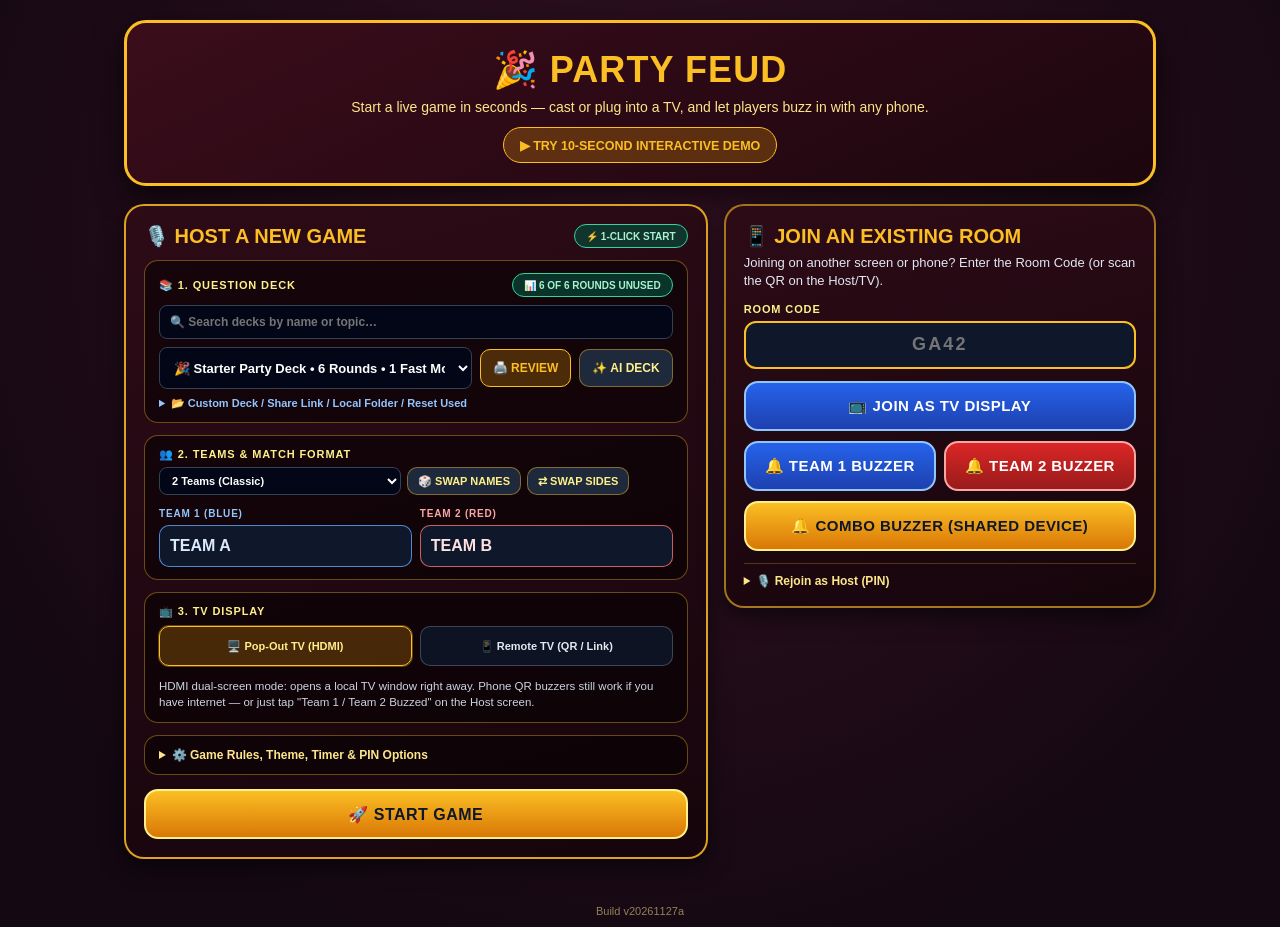
==== index.html @ fb9cff90 "feat(tv): add 16:9 TV Welcome Screen with split team/combo QRs and live status - Add #tvWelcomeWrap " ====
<!DOCTYPE html>
<html lang="en">
<head>
  <meta charset="UTF-8" />
  <meta name="viewport" content="width=device-width, initial-scale=1.0, maximum-scale=5.0, viewport-fit=cover" />
  <meta name="apple-mobile-web-app-capable" content="yes" />
  <meta name="mobile-web-app-capable" content="yes" />
  <meta name="apple-mobile-web-app-status-bar-style" content="black-translucent" />
  <title>Party Feud — Free Online Family Feud Party Game with Phone Buzzers</title>
  <meta name="description" content="Host a live Family Feud-style game show on your TV with phones as QR buzzers. Free, open-source, zero accounts or installs, 300+ built-in rounds, custom JSON decks, and offline HDMI support." />
  <meta name="keywords" content="Family Feud, party game, online buzzer, QR phone buzzers, game show, trivia, multiplayer, classroom review game, FRC rules game, free browser game" />
  <meta name="theme-color" content="#0f172a" />
  <link rel="canonical" href="https://browngenius.github.io/feud/" />

  <!-- Open Graph / Social Link Previews (WhatsApp, iMessage, Discord, Slack, Reddit, Facebook) -->
  <meta property="og:type" content="website" />
  <meta property="og:site_name" content="Party Feud" />
  <meta property="og:url" content="https://browngenius.github.io/feud/" />
  <meta property="og:title" content="Party Feud — Host Your Own Live Game Show" />
  <meta property="og:description" content="Turn your TV, laptop, and phones into a live Family Feud party game show in seconds. No app installs, no accounts, 300+ ready-to-play survey rounds, and QR phone buzzers." />
  <meta property="og:image" content="https://browngenius.github.io/feud/docs/screenshots/social-preview.png" />
  <meta property="og:image:width" content="1280" />
  <meta property="og:image:height" content="640" />
  <meta property="og:image:alt" content="Party Feud 16:9 TV Display Board showing revealed survey answers and scores" />

  <!-- Twitter / X Card -->
  <meta name="twitter:card" content="summary_large_image" />
  <meta name="twitter:title" content="Party Feud — Host Your Own Live Game Show" />
  <meta name="twitter:description" content="Free, zero-login Family Feud game show for your TV with live QR phone buzzers, sound effects, teleprompter, and 300+ built-in rounds." />
  <meta name="twitter:image" content="https://browngenius.github.io/feud/docs/screenshots/social-preview.png" />
  <meta name="twitter:image:alt" content="Party Feud 16:9 TV Display Board showing revealed survey answers and scores" />
  <link rel="manifest" href="./manifest.webmanifest" />
  <link rel="icon" type="image/svg+xml" href="./icons/icon.svg" />
  <link rel="stylesheet" href="./css/styles.css?v=20261127a" />
</head>
<body>

  <!-- TOAST MESSAGE -->
  <div id="toastBanner" class="toast-banner hidden" role="status"></div>

  <!-- NEW GAME / SWITCH DECK MODAL (RE-USES #gameSetupForm WHEN OPENED FROM HOST VIEW) -->
  <div id="newGameModal" class="modal-backdrop hidden" role="dialog" aria-modal="true" onclick="if(event.target===this)closeNewGameModal()">
    <div class="modal-card">
      <div style="display:flex; justify-content:space-between; align-items:center; flex-wrap:wrap; gap:8px;">
        <h3 class="brand-title display-font">🆕 New Game / Switch Deck</h3>
        <button class="top-btn" onclick="closeNewGameModal()">✕ Close</button>
      </div>
      <div id="newGameModalSlot"></div>
    </div>
  </div>

  <!-- END OF MATCH / START NEXT GAME (SAME DECK, WINNER STAYS ON) MODAL -->
  <div id="nextMatchModal" class="modal-backdrop hidden" role="dialog" aria-modal="true">
    <div class="modal-card">
      <div style="display:flex; justify-content:space-between; align-items:center; flex-wrap:wrap; gap:8px;">
        <h3 class="brand-title display-font">🏁 Next Match Setup (Same Deck)</h3>
        <button class="top-btn" onclick="closeNextMatchModal()">✕ Close</button>
      </div>

      <div class="setup-step-box" style="text-align:center;">
        <div id="nextMatchWinnerBanner" class="brand-title display-font" style="font-size:20px;">🏆 Match Complete!</div>
        <div id="nextMatchScoreSub" style="font-size:13px; color:#fde68a;"></div>
        <div style="display:flex; justify-content:center; gap:8px; flex-wrap:wrap; margin-top:4px;">
          <span id="nextMatchRemainingBadge" class="pill-badge awake-ok">📊 Unplayed Rounds Ready</span>
        </div>
      </div>

      <div id="nextMatchTournamentBox" class="setup-step-box hidden"></div>

      <div id="nextMatchContenderBox" class="setup-step-box">
        <span class="field-label">👑 1. Choose Contender Mode</span>
        <div style="display:grid; grid-template-columns:repeat(auto-fit, minmax(150px, 1fr)); gap:8px;">
          <button id="btnModeWinnerStays" type="button" class="top-btn gold" onclick="setNextMatchContenderMode('winner-stays')">
            👑 1. Winner Stays On
          </button>
          <button id="btnModeRematch" type="button" class="top-btn" onclick="setNextMatchContenderMode('rematch')">
            🔥 2. Rematch (Same Teams)
          </button>
          <button id="btnModeTwoNewTeams" type="button" class="top-btn" onclick="setNextMatchContenderMode('new-teams')">
            👥 3. Two New Teams
          </button>
        </div>
      </div>

      <div class="setup-step-box">
        <div style="display:flex; justify-content:space-between; align-items:center; flex-wrap:wrap; gap:6px;">
          <span class="field-label">👥 2. Next Match Teams</span>
          <button id="btnSuggestChallengerPreset" type="button" class="top-btn" style="min-height:28px; font-size:11px;" onclick="cycleNextMatchChallengerPreset()">🎲 Suggest Challenger Name</button>
        </div>
        <div class="buzzer-split-btns">
          <div>
            <label id="nextMatchT1Label" class="field-label" for="nextMatchTeam1Input" style="font-size:10px;">👑 Defending Champion (Team 1)</label>
            <input id="nextMatchTeam1Input" class="host-team-input" style="margin-top:4px;" type="text" />
          </div>
          <div>
            <label id="nextMatchT2Label" class="field-label" for="nextMatchTeam2Input" style="font-size:10px;">⚔️ New Challenger (Team 2)</label>
            <input id="nextMatchTeam2Input" class="host-team-input" style="margin-top:4px;" type="text" placeholder="Enter Challenger Name" />
          </div>
        </div>
      </div>

      <div style="display:flex; flex-wrap:wrap; gap:10px; justify-content:flex-end; margin-top:4px;">
        <button type="button" class="top-btn" onclick="returnToBoardFromWinnerModal()">👁️ Return to Board (Reveal Answers)</button>
        <button type="button" class="top-btn" onclick="closeNextMatchModal()">Keep Viewing Winner Screen</button>
        <button id="nextMatchStartBtn" type="button" class="action-btn btn-gold display-font" style="width:auto; min-height:46px; font-size:13px;" onclick="confirmStartNextMatch()">
          🚀 Deal Next Unplayed Rounds &amp; Start Match!
        </button>
      </div>
    </div>
  </div>

  <!-- UNIFIED CONNECT TV & BUZZERS MODAL -->
  <div id="qrModal" class="modal-backdrop hidden" role="dialog" aria-modal="true" onclick="if(event.target===this)closeQrModal()">
    <div class="modal-card qr-modal-wide">
      <div style="display:flex; justify-content:space-between; align-items:center; width:100%; gap:8px; flex-wrap:wrap;">
        <h3 class="brand-title display-font">📱 Connect TV &amp; Buzzers — Room <span id="qrRoomCodeText" style="color:#fff;">----</span></h3>
        <div style="display:flex; gap:6px; align-items:center;">
          <button id="qrHideFromTvBtn" type="button" class="top-btn hidden" onclick="selectQrForTv(null)">📺 Hide QR from TV</button>
          <button type="button" class="top-btn" onclick="closeQrModal()">✕ Close</button>
        </div>
      </div>

      <!-- TV Display Strip -->
      <div class="qr-tv-strip">
        <div class="qr-tv-strip-info">
          <div style="display:flex; align-items:center; gap:8px; flex-wrap:wrap;">
            <span class="qr-grid-title display-font" style="font-size:16px;">📺 TV Display</span>
            <span id="qrTvStatusBadge" class="pill-badge">Waiting for TV…</span>
          </div>
          <p style="font-size:12px; color:#cbd5e1; margin:0; line-height:1.4;">
            Plug into a TV via HDMI and pop out a local window, or open the link below on any iPad / smart TV browser.
          </p>
          <div id="qrTvManualBox" class="qr-tv-manual-box">
            <div class="qr-tv-url-row">
              <code id="qrUrl_tv" class="qr-tv-direct-url"></code>
              <button type="button" class="top-btn" style="min-height:32px; padding:4px 10px; font-size:11px; flex-shrink:0;" onclick="copyQrJoinUrl('tv')">📋 Copy Link</button>
            </div>
            <div id="qrTvShortHint" class="qr-tv-short-hint"></div>
          </div>
          <div style="display:flex; gap:8px; flex-wrap:wrap; align-items:center;">
            <button type="button" class="action-btn btn-blue display-font" style="width:auto; min-height:40px; padding:8px 16px; font-size:13px;" onclick="reopenTvWindow()">
              🖥️ Open Local TV Window
            </button>
          </div>
        </div>
        <div id="qrRemoteTvBox" class="qr-tv-strip-qr">
          <img id="qrImg_tv" alt="TV Display QR Code" class="qr-grid-img" style="width:124px; height:124px;" />
          <span class="qr-grid-status">Scan on iPad / Phone</span>
        </div>
      </div>

      <!-- Phone Buzzers Section -->
      <div id="qrBuzzersSection" style="width:100%; display:flex; flex-direction:column; gap:8px;">
        <p style="font-size:12px; color:#fde68a; line-height:1.4; margin:0; text-align:left;">
          🔔 <strong>Phone Buzzers (Optional):</strong> Click either option below to project large QR codes onto the TV screen (auto-hides once players connect).
        </p>
        <div class="qr-grid-2">
          <button id="qrCard_individual" type="button" class="qr-grid-card qr-grid-card-dual" onclick="selectQrForTv('individual')">
            <span class="qr-grid-title display-font">🔔 Individual Buzzers (2 Phones)</span>
            <div class="qr-dual-pair">
              <div class="qr-dual-half">
                <span id="qrLabel_buzzer1" class="qr-dual-label t1">Team 1</span>
                <img id="qrImg_buzzer1" alt="Team 1 Buzzer QR Code" class="qr-grid-img qr-grid-img-sm" />
                <div id="qrConnected_buzzer1" class="qr-connected-panel qr-connected-sm hidden" aria-live="polite">
                  <span class="qr-connected-icon">✅</span>
                  <span class="qr-connected-text display-font">Connected!</span>
                </div>
              </div>
              <div class="qr-dual-half">
                <span id="qrLabel_buzzer2" class="qr-dual-label t2">Team 2</span>
                <img id="qrImg_buzzer2" alt="Team 2 Buzzer QR Code" class="qr-grid-img qr-grid-img-sm" />
                <div id="qrConnected_buzzer2" class="qr-connected-panel qr-connected-sm hidden" aria-live="polite">
                  <span class="qr-connected-icon">✅</span>
                  <span class="qr-connected-text display-font">Connected!</span>
                </div>
              </div>
            </div>
            <span id="qrManualHint_individual" class="qr-manual-hint"></span>
            <span id="qrBadge_individual" class="qr-grid-status">Click to show both on TV</span>
          </button>
          <button id="qrCard_buzzer_combo" type="button" class="qr-grid-card" onclick="selectQrForTv('buzzer_combo')">
            <span class="qr-grid-title display-font">🔔 Combo Buzzer (1 Shared Phone)</span>
            <img id="qrImg_buzzer_combo" alt="Combo Buzzer QR Code" class="qr-grid-img" style="width:124px; height:124px;" />
            <div id="qrConnected_buzzer_combo" class="qr-connected-panel hidden" style="width:124px; height:124px;" aria-live="polite">
              <span class="qr-connected-icon">✅</span>
              <span class="qr-connected-text display-font">Connected!</span>
            </div>
            <span id="qrUrl_buzzer_combo" class="qr-grid-url"></span>
            <span id="qrBadge_buzzer_combo" class="qr-grid-status">Click to show on TV</span>
          </button>
        </div>
        <div id="qrTestBuzzBar" class="qr-test-buzz-bar">
          <button type="button" class="top-btn gold" style="min-height:32px; font-size:11px;" onclick="hostSendTestBuzz()">🔔 Ping Connected Buzzers</button>
          <span id="qrTestBuzzStatus" style="font-size:11px; color:#cbd5e1;">Tap to test sound &amp; vibration on phones</span>
        </div>
      </div>

      <div id="qrRelayWarnBanner" class="hidden" style="font-size:12px; color:#fef08a; line-height:1.45; text-align:left; background:rgba(120,53,15,0.65); border:1.5px solid #fbbf24; border-radius:12px; padding:10px 12px; width:100%;">
        <div style="display:flex; align-items:center; justify-content:space-between; gap:8px; flex-wrap:wrap;">
          <span>⚠️ <strong>Cloud relay unreachable from this network</strong> (likely blocked by a work/lab firewall). Phones on cellular/5G won't see this room until relay access succeeds or phones join the same Wi-Fi/hotspot.</span>
          <button type="button" class="top-btn gold" style="min-height:32px; font-size:11px; flex-shrink:0;" onclick="retryHostRelayConnection()">🔄 Retry Relay</button>
        </div>
      </div>

      <div id="qrFileModeHint" class="hidden" style="font-size:12px; color:#fde68a; line-height:1.45; text-align:left; background:rgba(15,23,42,0.7); border:1px solid rgba(251,191,36,0.3); border-radius:12px; padding:10px 12px; width:100%;">
        ⚠️ Phone QR buzzers require HTTP/HTTPS and an internet connection. When playing offline (or via <code>file://</code>), use <strong>🖥️ Open Local TV Window</strong> for HDMI dual-screen play, have players buzz in verbally/on the table, and tap <strong>🔔 Team 1 / Team 2 Buzzed</strong> on the Host screen!
      </div>

      <div id="qrLanHostWrap" class="hidden" style="width:100%; display:flex; flex-direction:column; gap:6px; margin-top:4px;">
        <div style="display:flex; gap:6px; align-items:center;">
          <input id="qrLanHostInput" class="lobby-input" type="text" placeholder="LAN IP (e.g. 192.168.1.50)" style="flex:1; min-width:0; padding:6px 10px; font-size:12px;" onkeydown="if(event.key==='Enter')applyQrLanHost()" />
          <button type="button" class="top-btn gold" onclick="applyQrLanHost()">Apply IP</button>
        </div>
        <div id="qrLanHostHint" style="font-size:11px; color:#fde68a; line-height:1.3;"></div>
      </div>
    </div>
  </div>

  <!-- HOST CONTEXTUAL OVERRIDE POPOVER -->
  <div id="hostContextPopover" class="modal-backdrop hidden" role="dialog" aria-modal="true" onclick="if(event.target===this)closeHostPopover()">
    <div class="modal-card host-popover-card">
      <div style="display:flex; justify-content:space-between; align-items:center; gap:8px;">
        <h3 id="hostPopoverTitle" class="brand-title display-font">⚙️ Edit</h3>
        <button type="button" class="top-btn" onclick="closeHostPopover()">✕</button>
      </div>
      <div id="hostPopoverBody" class="host-popover-body"></div>
    </div>
  </div>

  <!-- EDIT ROUND / ENTER SURVEY VOTES MODAL -->
  <div id="editRoundModal" class="modal-backdrop hidden" role="dialog" aria-modal="true">
    <div class="modal-card">
      <div style="display:flex; justify-content:space-between; align-items:center; flex-wrap:wrap; gap:8px;">
        <h3 class="brand-title display-font">✏️ Edit Round / Survey Votes</h3>
        <button class="top-btn" onclick="closeEditRoundModal()">✕ Close</button>
      </div>
      <p style="font-size:12px; color:#fde68a; line-height:1.4;">
        Enter your custom survey answers and point totals here. Edits are automatically saved in your browser and synced to the TV screen in real time!
      </p>

      <div style="display:flex; flex-wrap:wrap; gap:8px;">
        <button class="top-btn gold" onclick="closeEditRoundModal(); openNewGameModal('host');">📚 Switch / Load Deck</button>
        <button class="top-btn" onclick="resetCurrentRoundToDefault()">↺ Restore Default for This Round</button>
      </div>

      <div class="field-row">
        <label class="field-label" for="editPromptInput">Question Prompt</label>
        <input id="editPromptInput" class="fm-txt" style="font-size:14px; text-transform:none;" type="text" />
      </div>

      <div class="field-row">
        <label class="field-label" for="editMultSelect">Point Multiplier</label>
        <select id="editMultSelect" class="fm-txt" style="font-size:14px;">
          <option value="1">1x Single Points</option>
          <option value="2">2x Double Points</option>
          <option value="3">3x Triple Points</option>
        </select>
      </div>

      <div class="field-label">Top Survey Answers &amp; Base Points (Up to 8 — leave extra rows blank)</div>
      <div id="editAnswersInputs" style="display:flex; flex-direction:column; gap:8px;"></div>

      <div style="display:flex; gap:10px; justify-content:flex-end; margin-top:6px;">
        <button class="top-btn" onclick="closeEditRoundModal()">Cancel</button>
        <button class="action-btn btn-gold display-font" style="width:auto; min-height:42px;" onclick="saveEditedRound()">
          💾 Save &amp; Sync to TV
        </button>
      </div>
    </div>
  </div>

  <!-- AI CUSTOM DECK BUILDER & SHAREABLE LINK MODAL (#3) -->
  <div id="aiDeckBuilderModal" class="modal-backdrop hidden" role="dialog" aria-modal="true" onclick="if(event.target===this)closeAiDeckBuilderModal()">
    <div class="modal-card" style="max-width:680px;">
      <div style="display:flex; justify-content:space-between; align-items:center; flex-wrap:wrap; gap:8px;">
        <h3 class="brand-title display-font">✨ AI Custom Deck Builder</h3>
        <button type="button" class="top-btn" onclick="closeAiDeckBuilderModal()">✕ Close</button>
      </div>
      <p style="font-size:12px; color:#fde68a; line-height:1.45;">
        Enter any topic, copy the ready-to-use AI prompt (works in Gemini, ChatGPT, or Claude), paste the JSON below, and launch or share your custom deck via URL!
      </p>

      <div class="setup-step-box">
        <span class="field-label">1. Describe Your Custom Deck</span>
        <div class="buzzer-split-btns">
          <div>
            <label class="field-label" for="aiBuilderTopicInput" style="font-size:10px;">Topic / Event Theme</label>
            <input id="aiBuilderTopicInput" class="fm-txt" style="width:100%; margin-top:4px; font-size:13px; text-transform:none;" type="text" placeholder="e.g., 90s Movies, AP Biology, Sarah's Bridal Shower" />
          </div>
          <div>
            <label class="field-label" for="aiBuilderRoundsSelect" style="font-size:10px;">Number of Rounds</label>
            <select id="aiBuilderRoundsSelect" class="fm-txt" style="width:100%; margin-top:4px; font-size:12px; text-transform:none;">
              <option value="8">8 Rounds (2 Games)</option>
              <option value="12" selected>12 Rounds (3 Games)</option>
              <option value="16">16 Rounds (4 Games)</option>
              <option value="20">20 Rounds (5 Games)</option>
            </select>
          </div>
        </div>
        <div class="buzzer-split-btns">
          <div>
            <label class="field-label" for="aiBuilderStyleSelect" style="font-size:10px;">Audience Style</label>
            <select id="aiBuilderStyleSelect" class="fm-txt" style="width:100%; margin-top:4px; font-size:12px; text-transform:none;">
              <option value="Family-Friendly" selected>👨‍👩‍👧‍👦 Family-Friendly (All Ages)</option>
              <option value="Party / Funny">🎉 Adults / Party Night</option>
              <option value="Classroom / Trivia">🏫 Classroom / Educational Review</option>
            </select>
          </div>
          <div style="display:flex; align-items:flex-end;">
            <label style="display:flex; align-items:center; gap:8px; font-size:12px; font-weight:800; color:#fef08a; cursor:pointer; padding-bottom:6px;">
              <input id="aiBuilderIncludeFmCheck" type="checkbox" checked style="width:17px; height:17px; accent-color:#fbbf24;" />
              Include Fast Money (5 Bonus Questions)
            </label>
          </div>
        </div>
        <div style="display:flex; gap:8px; flex-wrap:wrap;">
          <button type="button" class="action-btn btn-gold display-font" style="width:auto; min-height:40px; padding:8px 16px; font-size:12.5px;" onclick="copyAiDeckPrompt()">
            📋 Copy AI Prompt
          </button>
        </div>
      </div>

      <div class="setup-step-box">
        <label class="field-label" for="aiBuilderJsonInput">2. Paste Generated Deck JSON</label>
        <textarea id="aiBuilderJsonInput" class="ai-builder-textarea" placeholder='Paste JSON here: { "deckName": "...", "rounds": [ ... ] }' oninput="validateAiBuilderJson()"></textarea>
        <div id="aiBuilderValidationStatus" class="ai-builder-status">Paste generated JSON above to validate rounds, answers, and points.</div>
      </div>

      <div style="display:flex; flex-wrap:wrap; gap:8px; justify-content:flex-end;">
        <button type="button" class="top-btn" onclick="copyShareableDeckLink()">🔗 Copy Share Link (#deckData)</button>
        <button type="button" class="top-btn" onclick="downloadAiBuilderDeckJson()">💾 Download .json</button>
        <button type="button" class="top-btn gold" onclick="reviewAiBuilderDeck()">🖨️ Load &amp; Review</button>
        <button type="button" class="action-btn btn-gold display-font" style="width:auto; min-height:42px; padding:8px 18px; font-size:13px;" onclick="applyAiBuilderDeck()">
          🚀 Load &amp; Play Deck
        </button>
      </div>
    </div>
  </div>

  <!-- TOURNAMENT BRACKET MODAL (#8) -->
  <div id="tournamentBracketModal" class="modal-backdrop hidden" role="dialog" aria-modal="true" onclick="if(event.target===this)closeTournamentModal()">
    <div class="modal-card" style="max-width:660px;">
      <div style="display:flex; justify-content:space-between; align-items:center; flex-wrap:wrap; gap:8px;">
        <h3 class="brand-title display-font">🏆 Tournament Bracket</h3>
        <button type="button" class="top-btn" onclick="closeTournamentModal()">✕ Close</button>
      </div>
      <div id="tournamentBracketBody" style="width:100%;"></div>
    </div>
  </div>

  <!-- TOP NAVIGATION & STATUS BAR -->
  <header class="top-bar">
    <div class="brand-cluster">
      <span id="topBrandIcon" style="font-size:26px;" role="img" aria-label="Party Icon">🎉</span>
      <div>
        <div id="topBrandTitle" class="brand-title display-font">Party Feud</div>
        <div id="roleSubtitle" class="brand-sub">Live Party Multiplayer</div>
      </div>
    </div>

    <div class="status-cluster">
      <span id="roomCodeBadge" class="pill-badge room-live hidden">Room: ----</span>
      <span id="wakeLockBadge" class="pill-badge awake-warn hidden" onclick="requestWakeLock()" title="Tap to keep screen awake">
        ☀️ Screen Awake
      </span>
      <button id="btnMute" class="top-btn" onclick="toggleMute()">🔊 Sound</button>
      <button id="btnFullscreen" class="top-btn gold hidden" onclick="toggleFullScreen()">⛶ TV Fullscreen</button>
      <button id="btnLeaveRoom" class="top-btn hidden" onclick="leaveToLobby()">Lobby</button>
    </div>
  </header>

  <!-- =====================================================================
       VIEW 1: MULTIPLAYER LOBBY (1-CLICK GAME START + UNIFIED JOIN PANEL)
       ===================================================================== -->
  <main id="lobbyView" class="lobby-wrap">
    <section class="hero-banner">
      <h1 id="lobbyHeroTitle" class="hero-title display-font">🎉 Party Feud</h1>
      <p class="hero-desc">
        Start a live game in seconds — cast or plug into a TV, and let players buzz in with any phone.
      </p>
      <div class="demo-cta-row">
        <button id="btnTryInstantDemo" type="button" class="top-btn gold demo-cta-btn" onclick="startInstantDemoMode()">▶ Try 10-Second Interactive Demo</button>
      </div>
    </section>

    <div class="lobby-grid-2">
      <!-- LEFT PRIMARY CARD: HOST A NEW GAME (INLINE 1-CLICK SETUP) -->
      <article id="lobbyHostCard" class="role-card lobby-host-card">
        <div style="display:flex; justify-content:space-between; align-items:center; flex-wrap:wrap; gap:6px;">
          <h2>🎙️ Host a New Game</h2>
          <span class="pill-badge awake-ok" style="min-height:24px; font-size:10px;">⚡ 1-Click Start</span>
        </div>

        <div id="lobbySetupSlot">
          <div id="gameSetupForm" style="display:flex; flex-direction:column; gap:12px;">
            <!-- 1. Question Deck -->
            <div class="setup-step-box">
              <div style="display:flex; justify-content:space-between; align-items:center; flex-wrap:wrap; gap:6px;">
                <span class="field-label">📚 1. Question Deck</span>
                <span id="setupDeckUsageBadge" class="pill-badge awake-ok" style="min-height:24px; font-size:10px;">📊 All Rounds Unused</span>
              </div>
              <div class="deck-filter-bar">
                <input id="deckSearchInput" type="search" class="fm-txt deck-search-input" placeholder="🔍 Search decks by name or topic…" oninput="onDeckFilterInput(this.value)" />
              </div>
              <div style="display:flex; flex-wrap:wrap; gap:8px; align-items:center; min-width:0;">
                <select id="deckManagerSelect" class="fm-txt" style="flex:1 1 180px; min-width:0; max-width:100%; font-size:13px; text-transform:none;" onchange="onSelectCatalogDeck(this.value)"></select>
                <a href="./review.html?from=setup" target="_blank" rel="opener" class="top-btn gold review-deck-link" style="text-decoration:none; display:inline-flex; align-items:center;">🖨️ Review</a>
                <button type="button" class="top-btn" onclick="openAiDeckBuilderModal()" title="Create a custom deck with AI or share a deck link">✨ AI Deck</button>
              </div>
              <details id="setupDeckToolsDetails" class="setup-deck-tools">
                <summary>📂 Custom Deck / Share Link / Local Folder / Reset Used</summary>
                <div style="display:flex; flex-direction:column; gap:8px; margin-top:8px;">
                  <div style="display:flex; flex-wrap:wrap; gap:6px; align-items:center;">
                    <button id="btnScanDecksFolder" type="button" class="top-btn" style="min-height:32px; font-size:11px;" onclick="scanLocalDecksFolder()" title="Scan your local decks/ folder to discover .json decks offline">📂 Scan Folder</button>
                    <button id="btnRescanDecksFolder" type="button" class="top-btn hidden" style="min-height:32px; font-size:11px;" onclick="rescanSavedDecksFolder()" title="Re-read decks from your previously linked local folder">🔄 Re-scan</button>
                    <button id="btnLoadCustomDeckFile" type="button" class="top-btn" style="min-height:32px; font-size:11px;" onclick="openCustomDeckFilePicker()" title="Load one or more custom .json deck files">📄 Load Deck File</button>
                    <button type="button" class="top-btn" style="min-height:32px; font-size:11px;" onclick="copyActiveDeckShareLink()" title="Copy a direct #deckData shareable link for the current deck">🔗 Share Deck Link</button>
                    <button type="button" class="top-btn" style="min-height:32px; font-size:11px;" onclick="resetCurrentDeckHistory()" title="Mark all rounds in this deck as unplayed">↺ Reset Used</button>
                    <input id="localDecksFolderInput" type="file" webkitdirectory multiple accept=".json" class="hidden" onchange="onLocalDecksFolderInputChange(event)" />
                    <input id="customDeckFileInput" type="file" multiple accept=".json" class="hidden" onchange="onCustomDeckFileInputChange(event)" />
                  </div>
                  <div id="localDecksFolderStatus" style="font-size:11px; color:#cbd5e1; line-height:1.35;"></div>
                </div>
              </details>
            </div>

            <!-- 2. Team Names & Format -->
            <div class="setup-step-box">
              <div style="display:flex; justify-content:space-between; align-items:center; flex-wrap:wrap; gap:6px;">
                <span class="field-label">👥 2. Teams &amp; Match Format</span>
                <div style="display:flex; gap:6px; align-items:center; flex-wrap:wrap;">
                  <select id="setupMatchFormatSelect" class="fm-txt" style="width:auto; min-height:28px; padding:3px 8px; font-size:11px; text-transform:none;" onchange="onSetupMatchFormatChange(this.value)">
                    <option value="2" selected>2 Teams (Classic)</option>
                    <option value="3">🏆 3-Team Mini Bracket</option>
                    <option value="4">🏆 4-Team Tournament</option>
                  </select>
                  <button type="button" class="top-btn" style="min-height:28px; padding:4px 10px; font-size:11px;" onclick="cycleSetupTeamPresets()">🎲 Swap Names</button>
                  <button type="button" id="btnSwapSetupTeamSides" class="top-btn" style="min-height:28px; padding:4px 10px; font-size:11px;" onclick="swapSetupTeamSides()" title="Swap Team 1 (Left/Blue) and Team 2 (Right/Red)">⇄ Swap Sides</button>
                </div>
              </div>
              <div class="buzzer-split-btns">
                <div>
                  <label class="field-label" for="setupTeam1Input" style="font-size:10px; color:#93c5fd;">Team 1 (Blue)</label>
                  <input id="setupTeam1Input" class="host-team-input team-1-input" style="margin-top:4px;" type="text" placeholder="Team 1" value="Team Alpha" />
                </div>
                <div>
                  <label class="field-label" for="setupTeam2Input" style="font-size:10px; color:#fca5a5;">Team 2 (Red)</label>
                  <input id="setupTeam2Input" class="host-team-input team-2-input" style="margin-top:4px;" type="text" placeholder="Team 2" value="Team Omega" />
                </div>
              </div>
              <div id="setupTournamentTeamsWrap" class="buzzer-split-btns hidden" style="margin-top:4px;">
                <div>
                  <label class="field-label" for="setupTeam3Input" style="font-size:10px; color:#fde047;">Team 3 (Tournament)</label>
                  <input id="setupTeam3Input" class="host-team-input" style="margin-top:4px;" type="text" placeholder="Team 3" value="Team Gamma" />
                </div>
                <div id="setupTeam4Wrap">
                  <label class="field-label" for="setupTeam4Input" style="font-size:10px; color:#86efac;">Team 4 (Tournament)</label>
                  <input id="setupTeam4Input" class="host-team-input" style="margin-top:4px;" type="text" placeholder="Team 4" value="Team Nova" />
                </div>
              </div>
            </div>

            <!-- 3. TV Display Mode -->
            <div class="setup-step-box">
              <span class="field-label">📺 3. TV Display</span>
              <div id="tvModeChoiceGroup" class="tv-mode-group" role="radiogroup" aria-label="TV Display Mode">
                <button type="button" class="tv-mode-btn" data-tv-mode="local" onclick="selectTvSetupMode('local')">🖥️ Pop-Out TV (HDMI)</button>
                <button type="button" id="tvModeBtnQr" class="tv-mode-btn" data-tv-mode="qr" onclick="selectTvSetupMode('qr')">📱 Remote TV (QR / Link)</button>
              </div>
              <div id="tvModeSetupHint" style="font-size:11.5px; color:#cbd5e1; line-height:1.4; margin-top:4px;"></div>
            </div>

            <!-- Collapsible Game Rules, Theme, Timer & PIN -->
            <details class="setup-step-box">
              <summary style="cursor:pointer; font-size:12px; font-weight:800; color:#fde68a;">⚙️ Game Rules, Theme, Timer &amp; PIN Options</summary>
              <div style="display:flex; flex-direction:column; gap:12px; margin-top:10px;">
                <div>
                  <label class="field-label" for="setupBoardThemeSelect" style="font-size:10px;">🎨 Visual Board Theme</label>
                  <select id="setupBoardThemeSelect" class="fm-txt" style="width:100%; margin-top:4px; font-size:12px; text-transform:none;" onchange="onBoardThemeChange(this.value)">
                    <optgroup label="🎭 Classic &amp; Party Vibes">
                      <option value="classic" selected>🎭 Classic Blue &amp; Gold</option>
                      <option value="classroom">🏫 Classroom Clean</option>
                      <option value="frc">🤖 Cyber Neon (FRC)</option>
                      <option value="midnight">🥂 Black Tie &amp; Champagne (NYE / Formal)</option>
                      <option value="sunset">🌅 Retro Sunset (80s / Summer)</option>
                    </optgroup>
                    <optgroup label="🌍 Seasons &amp; Celebrations">
                      <option value="holiday">🎄 Evergreen &amp; Crimson (Christmas / Winter)</option>
                      <option value="winter">❄️ Winter Frost (Snow / Hanukkah)</option>
                      <option value="harvest">🍂 Autumn Harvest (Thanksgiving / Fall)</option>
                      <option value="spooky">🎃 Midnight &amp; Pumpkin (Halloween)</option>
                      <option value="patriotic">🎆 Red, White &amp; Royal (July 4th / USA)</option>
                      <option value="marigold">🪔 Saffron &amp; Royal Plum (Diwali / Bollywood)</option>
                      <option value="crimson-gold">🧧 Imperial Red &amp; Gold (Lunar New Year)</option>
                      <option value="emerald">🍀 Emerald &amp; Gold (St. Patrick's / Spring)</option>
                      <option value="rose">🌹 Velvet Rose (Valentine's / Bridal)</option>
                    </optgroup>
                  </select>
                </div>
                <div class="buzzer-split-btns">
                  <div>
                    <label class="field-label" for="setupRoundsPerMatchSelect" style="font-size:10px;">Rounds Per Game</label>
                    <select id="setupRoundsPerMatchSelect" class="fm-txt" style="width:100%; margin-top:4px; font-size:12px; text-transform:none;" onchange="syncTournamentFormatAvailability()">
                      <option value="3">3 Rounds (1x, 2x, 3x)</option>
                      <option value="4" selected>4 Rounds (Standard: 1x, 1x, 2x, 3x)</option>
                      <option value="5">5 Rounds (1x, 1x, 2x, 2x, 3x)</option>
                      <option value="6">6 Rounds (1x, 1x, 2x, 2x, 3x, 3x)</option>
                      <option value="0">All Rounds in Deck</option>
                    </select>
                  </div>
                  <div>
                    <label class="field-label" for="setupRoundOrderSelect" style="font-size:10px;">Unplayed Round Selection</label>
                    <select id="setupRoundOrderSelect" class="fm-txt" style="width:100%; margin-top:4px; font-size:12px; text-transform:none;">
                      <option value="sequential" selected>📋 In Order by Level (Keep 1x → 2x → 3x, No Repeats)</option>
                      <option value="shuffle-by-level">🎲 Randomize by Level (Keep 1x → 2x → 3x, No Repeats)</option>
                      <option value="shuffle">🔀 Random Shuffle (Any Level, Unplayed)</option>
                    </select>
                  </div>
                </div>
                <label id="setupFastMoneyLabel" style="display:flex; align-items:center; gap:8px; font-size:13px; font-weight:800; color:#fef08a; cursor:pointer;">
                  <input id="setupEnableFastMoneyCheckbox" type="checkbox" style="width:18px; height:18px; accent-color:#fbbf24;" />
                  <span>⚡ Include "Fast Money" Bonus Round in this game <span id="setupFastMoneyHint" style="font-size:11px; color:#94a3b8; font-weight:700;"></span></span>
                </label>
                <div class="buzzer-split-btns">
                  <div>
                    <label class="field-label" for="setupTurnTimerSelect">⏱️ Player Answer Timer</label>
                    <select id="setupTurnTimerSelect" class="fm-txt" style="width:100%; margin-top:4px; font-size:13px;">
                      <option value="5">5 Seconds (Fast Pace)</option>
                      <option value="7">7 Seconds (TV Standard)</option>
                      <option value="10" selected>10 Seconds (Party Standard)</option>
                      <option value="15">15 Seconds (Relaxed)</option>
                    </select>
                  </div>
                  <div id="setupPinBox">
                    <label class="field-label" for="setupHostPinInput">🔒 4-Digit Host PIN</label>
                    <input id="setupHostPinInput" class="fm-txt" style="width:100%; margin-top:4px; font-size:16px; text-align:center; letter-spacing:0.15em;" type="tel" maxlength="4" placeholder="1234" value="1234" />
                  </div>
                </div>
              </div>
            </details>

            <!-- Primary CTA -->
            <div style="display:flex; flex-wrap:wrap; gap:10px; justify-content:flex-end; margin-top:2px;">
              <button id="newGameModalCancelBtn" type="button" class="top-btn hidden" onclick="closeNewGameModal()">Cancel</button>
              <button type="button" class="action-btn btn-gold display-font" style="flex:1; min-height:50px; font-size:16px;" onclick="confirmStartNewGame('host')">
                🚀 Start Game
              </button>
            </div>
          </div>
        </div>
      </article>

      <!-- RIGHT SECONDARY CARD: JOIN AN EXISTING ROOM -->
      <article id="lobbyJoinCard" class="role-card lobby-join-card">
        <div>
          <h2>📱 Join an Existing Room</h2>
          <p style="margin-top:6px;">
            Joining on another screen or phone? Enter the Room Code (or scan the QR on the Host/TV).
          </p>
        </div>

        <div class="field-row">
          <label class="field-label" for="joinRoomCodeInput">Room Code</label>
          <input id="joinRoomCodeInput" class="lobby-input" type="text" maxlength="4" placeholder="GA42" />
        </div>

        <div class="field-row">
          <button class="action-btn btn-blue display-font" onclick="joinTvDisplay()">
            📺 Join as TV Display
          </button>
          <div class="buzzer-split-btns" style="margin-top:4px;">
            <button id="btnJoinBuzzer1" class="action-btn btn-blue display-font" onclick="joinTeamBuzzer(1)">🔔 Team 1 Buzzer</button>
            <button id="btnJoinBuzzer2" class="action-btn btn-red display-font" onclick="joinTeamBuzzer(2)">🔔 Team 2 Buzzer</button>
          </div>
          <button id="btnJoinBuzzerCombo" class="action-btn btn-gold display-font" style="margin-top:4px;" onclick="joinComboBuzzer()">🔔 Combo Buzzer (Shared Phone)</button>
        </div>

        <details class="lobby-rejoin-details" style="border-top:1px solid rgba(251,191,36,0.25); padding-top:10px;">
          <summary style="cursor:pointer; font-size:12px; font-weight:700; color:#fde68a;">🎙️ Rejoin as Host (PIN)</summary>
          <div class="field-row" style="margin-top:10px;">
            <input id="hostJoinPin" class="lobby-input" type="tel" maxlength="4" placeholder="4-Digit PIN" />
            <button class="action-btn btn-slate" onclick="joinHostRoom()">Unlock Host Mode</button>
          </div>
        </details>
      </article>
    </div>
  </main>

  <!-- =====================================================================
       VIEW 2: TV DISPLAY BOARD (CAST TO LIVING ROOM TV)
       ===================================================================== -->
  <div id="tvViewRootAnchor" class="hidden" aria-hidden="true"></div>
  <section id="tvView" class="stage-wrap hidden">
    <!-- BIG RED X OVERLAY (SCOPED TO TV SCREEN & EMBEDDED HOST TV MONITOR) -->
    <div id="strikeOverlay" class="strike-overlay hidden" aria-hidden="true"></div>

    <!-- COMPACT FLOATING TV CORNER CONTROLS (REPLACES FULL TOP BAR ON CAST TV) -->
    <div class="tv-floating-controls">
      <button id="tvAudioUnlockBadge" type="button" class="top-btn gold hidden" onclick="Feud.unlockAudio && Feud.unlockAudio()" title="Click anywhere on TV to enable sound effects">🔊 Click TV to Enable Audio</button>
      <button id="tvMuteBtn" type="button" class="top-btn" onclick="toggleMute()" title="Mute / Unmute Sound">🔊</button>
      <button type="button" class="top-btn gold" onclick="toggleFullScreen()" title="Toggle TV Fullscreen">⛶ Fullscreen</button>
    </div>

    <!-- TOP SCOREBOARD & CENTRAL TIMER HUD -->
    <div class="tv-top-hud">
      <!-- Left: Team 1 Score Pod -->
      <div id="tvTeam1Card" class="marquee-panel team-display-card tv-team-pod">
        <div class="tv-team-meta">
          <span id="tvTeam1ControlBadge" class="control-badge hidden">🎯 Playing Board</span>
          <div id="tvTeam1Name" class="team-display-name display-font">Team A</div>
        </div>
        <div id="tvTeam1Score" class="team-display-score display-font">0</div>
      </div>

      <!-- Center: Round Pot + Giant Shot-Clock Timer + Strikes -->
      <div class="tv-center-hud">
        <div class="tv-center-hud-main">
          <div class="pot-box">
            <div id="tvPotValue" class="pot-value display-font">0</div>
            <div id="tvMultBadge" class="mult-pill">Round 1 (1X)</div>
          </div>

          <div id="tvTurnTimerBadge" class="turn-timer-pill tv-hero-timer display-font">
            <span class="tv-timer-label">TIMER</span>
            <span id="tvTurnTimerValue" class="tv-timer-digits">10s</span>
          </div>
        </div>

        <div class="tv-center-hud-meta">
          <span class="pill-badge tv-category-pill" id="tvThemeBadge">Live Party Poll</span>
        </div>
      </div>

      <!-- Right: Team 2 Score Pod -->
      <div id="tvTeam2Card" class="marquee-panel team-display-card tv-team-pod tv-team-pod-right">
        <div id="tvTeam2Score" class="team-display-score display-font">0</div>
        <div class="tv-team-meta">
          <span id="tvTeam2ControlBadge" class="control-badge hidden">🎯 Playing Board</span>
          <div id="tvTeam2Name" class="team-display-name display-font">Team B</div>
        </div>
      </div>
    </div>

    <!-- TV WELCOME / GRAB YOUR PHONES SPLASH (AUTO-SHOWN BEFORE ROUND 1) -->
    <div id="tvWelcomeWrap" class="marquee-panel tv-welcome-wrap hidden">
      <div class="tv-welcome-header">
        <div class="tv-welcome-brand">
          <span id="tvWelcomeIcon" class="tv-welcome-icon">🎉</span>
          <h2 id="tvWelcomeTitle" class="hero-title display-font tv-welcome-title">PARTY FEUD</h2>
          <div class="tv-welcome-room-pill">
            ROOM: <strong id="tvWelcomeRoomCode" class="display-font">----</strong>
          </div>
          <span id="tvWelcomeDeckMeta" class="tv-welcome-deck-meta">Starter Party Deck • 6 Rounds (1x / 2x / 3x)</span>
        </div>
        <div class="tv-welcome-flow-summary">
          Face-Off → Play or Pass → 3 Strikes Steal → Fast Money
        </div>
      </div>

      <div id="tvWelcomeGrid" class="tv-welcome-split-grid">
        <!-- Left Half: Team A -->
        <div class="tv-welcome-team-col t1">
          <div id="tvWelcomeT1Name" class="tv-welcome-team t1 display-font">TEAM A</div>
          <div id="tvWelcomeQrCaptionT1" class="tv-welcome-qr-caption">📱 Scan for Mobile Buzzer</div>
          <div id="tvWelcomeQrImgWrapT1" class="tv-welcome-qr-img-wrap">
            <img id="tvWelcomeQrImgT1" src="" alt="Team 1 Buzzer QR" width="220" height="220" />
          </div>
          <div id="tvWelcomeQrConnectedT1" class="tv-welcome-connected-box hidden">
            <span>✅</span>
            <span class="display-font">Ready!</span>
          </div>
          <span id="tvWelcomePillT1" class="tv-welcome-status-pill is-waiting">⏳ Team A Waiting…</span>
        </div>

        <!-- Center Column: VS + Shared Combo QR -->
        <div class="tv-welcome-center-col">
          <div class="tv-welcome-vs-badge display-font">VS</div>
          <div id="tvWelcomeComboBox" class="tv-welcome-combo-card">
            <div class="tv-welcome-combo-title">⚡ 1-Phone Combo Buzzer</div>
            <div id="tvWelcomeQrImgWrapCombo" class="tv-welcome-qr-img-wrap combo-size">
              <img id="tvWelcomeQrImgCombo" src="" alt="Combo Buzzer QR" width="160" height="160" />
            </div>
            <div id="tvWelcomeQrConnectedCombo" class="tv-welcome-connected-box combo-size hidden">
              <span>✅</span>
              <span class="display-font">Combo Active</span>
            </div>
            <div id="tvWelcomeQrLockedCombo" class="tv-welcome-locked-box hidden">
              <span>🔒 Individual Mode</span>
            </div>
          </div>
        </div>

        <!-- Right Half: Team B -->
        <div class="tv-welcome-team-col t2">
          <div id="tvWelcomeT2Name" class="tv-welcome-team t2 display-font">TEAM B</div>
          <div id="tvWelcomeQrCaptionT2" class="tv-welcome-qr-caption">📱 Scan for Mobile Buzzer</div>
          <div id="tvWelcomeQrImgWrapT2" class="tv-welcome-qr-img-wrap">
            <img id="tvWelcomeQrImgT2" src="" alt="Team 2 Buzzer QR" width="220" height="220" />
          </div>
          <div id="tvWelcomeQrConnectedT2" class="tv-welcome-connected-box hidden">
            <span>✅</span>
            <span class="display-font">Ready!</span>
          </div>
          <span id="tvWelcomePillT2" class="tv-welcome-status-pill is-waiting">⏳ Team B Waiting…</span>
        </div>
      </div>

      <div class="tv-welcome-wait-msg">
        Scan your team's QR (or the center 1-Phone Combo QR) • Waiting for Host to start Round 1…
      </div>
    </div>

    <!-- MAIN ROUND BOARD ON TV (FULL WIDTH AT BOTTOM) -->
    <div id="tvMainBoardWrap" class="tv-board-fullwrap">
      <div class="marquee-panel tv-center-board">
        <div class="bulb-strip" aria-hidden="true">
          <span class="bulb-dot"></span><span class="bulb-dot"></span><span class="bulb-dot"></span>
          <span class="bulb-dot"></span><span class="bulb-dot"></span><span class="bulb-dot"></span>
          <span class="bulb-dot"></span><span class="bulb-dot"></span><span class="bulb-dot"></span>
          <span class="bulb-dot"></span><span class="bulb-dot"></span><span class="bulb-dot"></span>
          <span class="bulb-dot"></span><span class="bulb-dot"></span><span class="bulb-dot"></span>
          <span class="bulb-dot"></span><span class="bulb-dot"></span><span class="bulb-dot"></span>
        </div>

        <div id="tvPromptBanner" class="prompt-banner">
          <h2 id="tvPromptText" class="prompt-question">Loading prompt...</h2>
        </div>

        <div id="tvAnswerGrid" class="answers-columns"></div>

        <div id="tvBuzzerBanner" class="buzzer-banner-tv display-font">
          🔔 Podium Buzzers Ready!
        </div>

        <div class="bulb-strip" aria-hidden="true">
          <span class="bulb-dot"></span><span class="bulb-dot"></span><span class="bulb-dot"></span>
          <span class="bulb-dot"></span><span class="bulb-dot"></span><span class="bulb-dot"></span>
          <span class="bulb-dot"></span><span class="bulb-dot"></span><span class="bulb-dot"></span>
          <span class="bulb-dot"></span><span class="bulb-dot"></span><span class="bulb-dot"></span>
          <span class="bulb-dot"></span><span class="bulb-dot"></span><span class="bulb-dot"></span>
          <span class="bulb-dot"></span><span class="bulb-dot"></span><span class="bulb-dot"></span>
        </div>
      </div>
    </div>

    <!-- FAST MONEY DISPLAY ON TV -->
    <div id="tvFastMoneyWrap" class="marquee-panel hidden">
      <div style="display:flex; justify-content:space-between; align-items:center; flex-wrap:wrap; gap:12px; flex:0 0 auto;">
        <div>
          <span class="pill-badge room-live">Bonus Round</span>
          <h2 class="hero-title display-font" style="font-size:28px; text-align:left;">⚡ Fast Money</h2>
        </div>
        <div class="pot-box" style="min-width:140px;">
          <div class="pot-label">Clock</div>
          <div id="tvFmClock" class="pot-value display-font">20</div>
        </div>
        <div class="pot-box" style="min-width:160px;">
          <div class="pot-label">Total (Goal 200)</div>
          <div id="tvFmTotal" class="pot-value display-font">0</div>
          <div id="tvFmNeedPill" style="font-size:11px; font-weight:800; color:#fde68a; margin-top:2px;">Need 200 to win</div>
        </div>
      </div>
      <div id="tvFmRows"></div>
    </div>

    <!-- MATCH WINNER CELEBRATION SCREEN ON TV -->
    <div id="tvWinnerWrap" class="marquee-panel winner-stage-card hidden">
      <div class="winner-trophy">🏆</div>
      <span class="pill-badge room-live">Match Complete</span>
      <h2 id="tvWinnerTitle" class="hero-title display-font" style="font-size:clamp(28px, 5vw, 48px);">Team Wins!</h2>
      <p id="tvWinnerSubtitle" style="font-size:16px; color:#fde68a; font-weight:800;"></p>
      <div class="winner-score-grid">
        <div class="marquee-panel" style="padding:14px;">
          <div id="tvWinT1Name" class="team-display-name display-font" style="font-size:20px;">Team 1</div>
          <div id="tvWinT1Score" class="display-font" style="font-size:44px; color:#fff; margin-top:6px;">0</div>
        </div>
        <div class="marquee-panel" style="padding:14px;">
          <div id="tvWinT2Name" class="team-display-name display-font" style="font-size:20px;">Team 2</div>
          <div id="tvWinT2Score" class="display-font" style="font-size:44px; color:#fff; margin-top:6px;">0</div>
        </div>
      </div>
      <div id="tvWinnerBracketStrip" class="tv-winner-bracket-strip hidden"></div>
    </div>

    <!-- LIVE QR JOIN OVERLAY ON TV (CONTROLLED BY HOST) -->
    <div id="tvQrOverlay" class="tv-qr-overlay hidden" role="dialog" aria-modal="false">
      <div class="marquee-panel tv-qr-card">
        <div id="tvQrRoleLabel" class="tv-qr-role-label display-font">📺 TV DISPLAY</div>
        <div id="tvQrSingleWrap" class="tv-qr-single-wrap">
          <div class="tv-qr-code-wrap">
            <img id="tvQrCodeImg" src="" alt="Scan to join room" width="260" height="260" />
          </div>
          <div id="tvQrUrlText" class="tv-qr-url"></div>
        </div>
        <div id="tvQrDualWrap" class="tv-qr-dual-wrap hidden">
          <div id="tvQrSideT1" class="tv-qr-dual-side t1">
            <div id="tvQrT1Label" class="tv-qr-dual-title display-font">🔔 TEAM 1</div>
            <div id="tvQrCodeWrapT1" class="tv-qr-code-wrap">
              <img id="tvQrCodeImgT1" src="" alt="Team 1 Buzzer QR" width="220" height="220" />
            </div>
            <div id="tvQrConnectedT1" class="tv-qr-connected-panel hidden" aria-live="polite">
              <span class="tv-qr-connected-icon">✅</span>
              <span class="tv-qr-connected-text display-font">Connected!</span>
            </div>
          </div>
          <div id="tvQrSideT2" class="tv-qr-dual-side t2">
            <div id="tvQrT2Label" class="tv-qr-dual-title display-font">🔔 TEAM 2</div>
            <div id="tvQrCodeWrapT2" class="tv-qr-code-wrap">
              <img id="tvQrCodeImgT2" src="" alt="Team 2 Buzzer QR" width="220" height="220" />
            </div>
            <div id="tvQrConnectedT2" class="tv-qr-connected-panel hidden" aria-live="polite">
              <span class="tv-qr-connected-icon">✅</span>
              <span class="tv-qr-connected-text display-font">Connected!</span>
            </div>
          </div>
        </div>
        <div class="tv-qr-room-pill">
          <span id="tvQrShortUrlWrap" class="hidden"><strong id="tvQrShortUrl" class="display-font"></strong> &nbsp;•&nbsp; </span>ROOM: <strong id="tvQrRoomCode" class="display-font">----</strong>
        </div>
      </div>
    </div>
  </section>

  <!-- =====================================================================
       VIEW 3: HOST REMOTE CONTROL MODE (SEES ALL ANSWERS + CONTROLS TV)
       ===================================================================== -->
  <section id="hostView" class="stage-wrap hidden" data-mobile-tab="board">
    <div id="hostDemoBanner" class="marquee-panel host-demo-banner hidden">
      <div style="font-size:12.5px; font-weight:800; color:#fef08a;">
        🎬 <strong>Interactive Demo Mode</strong> — Click answers on the left or simulate buzzes to preview the live TV board!
      </div>
      <div class="host-demo-banner-actions">
        <button type="button" class="top-btn" style="min-height:30px; font-size:11px;" onclick="demoSimulateBuzz(1)">🔔 Simulate Team 1 Buzz</button>
        <button type="button" class="top-btn" style="min-height:30px; font-size:11px;" onclick="demoSimulateBuzz(2)">🔔 Simulate Team 2 Buzz</button>
        <button type="button" class="top-btn" style="min-height:30px; font-size:11px;" onclick="Feud.playIntroJingle && Feud.playIntroJingle()">🎵 Intro</button>
        <button type="button" class="top-btn gold" style="min-height:30px; font-size:11px;" onclick="exitDemoToSetup()">🚀 Start Real Game</button>
      </div>
    </div>
    <!-- 1. SLIM HEADER + GUIDED CONTROLS & TELEPROMPTER SCRIPT -->
    <div id="hostFlowCoachCard" class="marquee-panel flow-coach-card">
      <div class="flow-coach-top">
        <div class="host-header-left">
          <button type="button" id="hostCompactRoundLabel" class="top-btn host-round-pill-btn" onclick="openHostPopover('round')" title="Tap to switch or swap round (while question is hidden)">Round 1 (1x)</button>
          <div class="flow-stepper host-clickable-stepper" id="hostFlowStepper" onclick="openHostPopover('phase')" title="Tap to override phase, active team, or strikes"></div>
          <button type="button" id="hostTournamentPill" class="top-btn gold hidden" onclick="openTournamentModal()" title="View live tournament bracket">🏆 Bracket</button>
          <button type="button" id="hostBuzzerStatusPill" class="top-btn host-devices-btn" onclick="openQrModal()" title="Connect TV display or phone buzzers">📺 TV: 0/1 • 📱 Buzzers: 0/2</button>
        </div>
        <div class="host-quick-timer-group">
          <button type="button" id="hostTurnTimerPill" class="turn-timer-pill display-font host-timer-pill-btn" onclick="openHostPopover('timer')" title="Tap to change timer duration or reset">
            ⏱️ <span id="hostTurnTimerDisplay">10s</span>
          </button>
          <button id="hostBtnTurnTimerToggle" class="top-btn host-quick-pause-btn hidden" onclick="hostToggleTurnTimer()" title="Pause or resume active timer (T)">
            ⏸️ Pause
          </button>
          <button type="button" id="hostScriptToggleBtn" class="top-btn host-script-toggle-btn" onclick="toggleHostScript()" title="Show or hide the SAY/DO teleprompter script">
            🎙️ Hide Script
          </button>
          <button type="button" id="hostUndoBtn" class="top-btn" onclick="hostUndo()" disabled title="Undo last host action">↩️ Undo</button>
          <button type="button" id="hostShortcutsBtn" class="top-btn" onclick="openHostPopover('shortcuts')" title="Keyboard Shortcuts (?)">❓</button>
          <details id="hostMoreMenu" class="host-more-menu">
            <summary class="top-btn host-more-summary" title="Menu & Extra Controls">⋯</summary>
            <div class="host-more-dropdown">
              <button type="button" id="hostTabMain" class="top-btn gold hidden" onclick="hostSwitchStage('main'); closeHostMoreMenu()">🎯 Main Board</button>
              <button type="button" id="hostTabFm" class="top-btn" onclick="hostSwitchStage('fast'); closeHostMoreMenu()">⚡ Fast Money</button>
              <button type="button" id="hostBtnToggleWelcome" class="top-btn" onclick="hostToggleTvWelcome(); closeHostMoreMenu()" title="Show or hide the TV Welcome Screen">👋 Welcome Screen</button>
              <button type="button" class="top-btn gold" onclick="reopenTvWindow(); closeHostMoreMenu()" title="Open or focus the separate TV Display window">📺 Pop Out TV</button>
              <button type="button" class="top-btn gold" onclick="hostRandomizeCurrentRound(); closeHostMoreMenu()" title="Pick a random unplayed question of the same multiplier level (1x / 2x / 3x) from the deck">🎲 Randomize Round</button>
              <button type="button" class="top-btn" onclick="hostResetRound(); closeHostMoreMenu()">↺ Reset Round</button>
              <button type="button" class="top-btn" onclick="openEditRoundModal(); closeHostMoreMenu()">✏️ Edit Round</button>
              <button type="button" class="top-btn" onclick="openNewGameModal('host'); closeHostMoreMenu()">🆕 New Game / Switch Deck</button>
              <button type="button" class="top-btn" onclick="cycleBoardTheme(); closeHostMoreMenu()" title="Cycle Classic / Holiday / FRC / Classroom board theme">🎨 Switch Theme</button>
              <button type="button" class="top-btn" onclick="Feud.playIntroJingle && Feud.playIntroJingle(); closeHostMoreMenu()" title="Play upbeat game show intro stinger">🎵 Intro Jingle</button>
              <button type="button" id="hostTabWinner" class="top-btn gold" onclick="openNextMatchModal(); closeHostMoreMenu()">🏁 End Match</button>
              <button id="hostMenuMuteBtn" type="button" class="top-btn host-more-mobile-only" onclick="toggleMute(); closeHostMoreMenu()">🔊 Sound</button>
              <button type="button" class="top-btn host-more-mobile-only" onclick="leaveToLobby(); closeHostMoreMenu()">🏠 Lobby</button>
            </div>
          </details>
        </div>
      </div>
      <div class="flow-coach-body">
        <div class="flow-coach-info">
          <div id="hostFlowHeadline" class="flow-coach-headline display-font">Step 1: Face-Off Ready</div>
          <div id="hostScriptCollapseWrap" class="host-script-collapse-wrap">
            <div id="hostFlowScriptBox" class="host-script-box"></div>
            <div id="hostFlowSubtext" class="flow-coach-sub">Reveal the question to start the Face-Off!</div>
          </div>
        </div>
      </div>
      <!-- Mode-specific action buttons right inside the Host Script / instructions card -->
      <div id="hostFaceOffDecisionBar" class="faceoff-decision-bar hidden"></div>
    </div>

    <!-- 3. TWO-COLUMN HOST WORKSPACE: ANSWERS ON LEFT + LIVE EMBEDDED TV ON RIGHT -->
    <div class="host-workspace-grid">
      <!-- LEFT COLUMN: MOST-USED CONTROLS & CLICKABLE ANSWER BOARD -->
      <div class="host-primary-col">
        <div id="hostMainControls" class="marquee-panel host-main-card">
          <!-- Slim Interactive Team Score Strip (Tap a team to edit name, score, or active team) -->
          <div id="hostScoreStrip" class="host-score-strip">
            <button type="button" id="hostStripTeam1" class="host-strip-team team-1" onclick="openHostPopover('team1')" title="Tap to edit Team 1 name, score, or make active">
              <span id="hostStripT1Name" class="host-strip-name">Team 1</span>
              <span id="hostStripT1Score" class="host-strip-score display-font">0</span>
            </button>
            <div class="host-strip-pot" onclick="openHostPopover('phase')" title="Tap to override phase or strikes">
              <span class="host-strip-pot-label">POT</span>
              <span id="hostStripPotVal" class="host-strip-pot-val display-font">0</span>
            </div>
            <button type="button" id="hostStripTeam2" class="host-strip-team team-2" onclick="openHostPopover('team2')" title="Tap to edit Team 2 name, score, or make active">
              <span id="hostStripT2Name" class="host-strip-name">Team 2</span>
              <span id="hostStripT2Score" class="host-strip-score display-font">0</span>
            </button>
          </div>

          <!-- Phase-aware Wrong / X Button at the top of the board -->
          <div id="hostAnswersWrongBar" class="host-answers-wrong-bar hidden"></div>

          <!-- Question Prompt (tappable to swap round while hidden on TV) -->
          <div id="hostQuestionBox" class="host-question-box" onclick="if(this.classList.contains('is-swappable'))openHostPopover('round')">
            <p id="hostPromptText" class="host-prompt-text"></p>
            <div id="hostQuestionSwapHint" class="host-question-swap-hint hidden">📋 Tap question to swap round from deck</div>
          </div>

          <!-- Clickable Survey Answers (1–8) -->
          <div id="hostAnswersList"></div>
        </div>

        <!-- HOST FAST MONEY CONTROLS (REPLACES MAIN BOARD WHEN IN FAST MONEY) -->
        <div id="hostFmControls" class="marquee-panel hidden">
          <div style="display:flex; flex-wrap:wrap; justify-content:space-between; align-items:center; gap:10px; margin-bottom:14px;">
            <div>
              <h2 class="brand-title display-font">⚡ Fast Money Host Panel</h2>
              <p class="brand-sub">Combined Total: <strong id="hostFmTotal" style="color:#fff;">0</strong> / 200 <span id="hostFmNeedBadge" style="color:#fde68a; font-weight:700; margin-left:6px;">(Need 200 more)</span></p>
            </div>
            <div style="display:flex; flex-wrap:wrap; gap:6px; align-items:center;">
              <span id="hostFmClock" class="display-font" style="font-size:32px; color:var(--gold); margin-right:6px;">20s</span>
              <button class="top-btn" onclick="hostSetFmClock(20)">20s</button>
              <button class="top-btn" onclick="hostSetFmClock(25)">25s</button>
              <button id="hostBtnFmTimer" class="top-btn gold" onclick="hostToggleFmClock()">Start</button>
              <button class="top-btn" style="background:#991b1b;" onclick="hostFmDuplicateBuzz()">Dup ❌</button>
              <button class="top-btn" onclick="hostToggleFmHideP1()">🙈 Hide/Show P1</button>
              <button class="top-btn" onclick="hostResetFm()">Reset</button>
            </div>
          </div>
          <div id="hostFmScriptBox" class="host-script-box" style="margin-bottom:14px;"></div>
          <div id="hostFmRows"></div>
        </div>
      </div>

      <!-- RIGHT COLUMN: LIVE EMBEDDED TV VIEW -->
      <div class="host-tv-col">
        <!-- LIVE EMBEDDED TV MONITOR -->
        <div class="marquee-panel host-tv-monitor-card">
          <div id="hostTvMonitorDock" class="host-tv-monitor-dock"></div>
        </div>
      </div>
    </div>
  </section>

  <!-- =====================================================================
       VIEW 4: GIANT TEAM BUZZER MODE (PHONES 3 & 4)
       ===================================================================== -->
  <section id="buzzerView" class="combo-buzzer-stage hidden">
    <div class="marquee-panel combo-middle-panel">
      <div class="combo-middle-controls">
        <span id="buzzerConnStatusPill" class="pill-badge awake-ok" style="font-size:10px;">🟢 Connected</span>
        <span id="buzzerTimerPill" class="turn-timer-pill display-font hidden" style="font-size:12px; padding:2px 9px;">⏱️ 10s</span>
        <button type="button" class="top-btn" style="min-height:28px; padding:3px 9px; font-size:11px;" onclick="sendBuzzerTestPing()" title="Send a test ping to Host">🔔 Test</button>
        <button type="button" class="top-btn" style="min-height:28px; padding:3px 9px; font-size:11px;" onclick="toggleFullScreen()" title="Fullscreen">⛶</button>
        <button
          id="buzzerExitHoldBtn"
          type="button"
          class="buzzer-exit-hold-btn"
          style="min-height:28px; padding:3px 10px; font-size:11px; width:auto;"
          onpointerdown="buzzerExitHoldStart(event, 'buzzerExitHoldBtn')"
          onpointerup="buzzerExitHoldCancel('buzzerExitHoldBtn')"
          onpointerleave="buzzerExitHoldCancel('buzzerExitHoldBtn')"
          onpointercancel="buzzerExitHoldCancel('buzzerExitHoldBtn')"
          oncontextmenu="return false;"
        >🔒 Hold 3s to Exit</button>
      </div>
      <div class="combo-middle-upright">
        <div id="buzzerStatusBanner" class="combo-status-banner display-font">🔔 BUZZERS READY!</div>
        <div class="combo-scores-row">
          <span><strong id="buzzFootT1Name">Team 1</strong>: <strong id="buzzFootT1Score" class="display-font" style="color:var(--gold);">0</strong></span>
          <span><strong id="buzzFootT2Name">Team 2</strong>: <strong id="buzzFootT2Score" class="display-font" style="color:var(--gold);">0</strong></span>
        </div>
      </div>
    </div>

    <button id="giantBuzzerBtn" class="giant-buzzer-btn team-1-theme combo-buzzer-btn" onpointerdown="pressTeamBuzzer(event)" onkeydown="if(event.key===' '||event.key==='Enter')pressTeamBuzzer(event)">
      <span id="giantBuzzIcon" class="giant-buzz-icon">🔔</span>
      <span id="giantBuzzText" class="giant-buzz-title display-font">TEAM 1</span>
      <span id="giantBuzzSub" class="giant-buzz-sub">Tap to buzz in!</span>
    </button>
  </section>

  <!-- =====================================================================
       VIEW 5: COMBO 1v1 TEAM BUZZER MODE (SHARED PHONE / IPAD)
       ===================================================================== -->
  <section id="comboBuzzerView" class="combo-buzzer-stage hidden">
    <!-- Top 1/3: Team 1 (rotated 180 deg for face-to-face podium play) -->
    <button id="comboBtnTeam1" class="giant-buzzer-btn team-1-theme combo-buzzer-btn combo-buzzer-top" onpointerdown="pressComboBuzzer(1, event)" onkeydown="if(event.key===' '||event.key==='Enter')pressComboBuzzer(1, event)">
      <span id="comboIconT1" class="giant-buzz-icon">🔔</span>
      <span id="comboTitleT1" class="giant-buzz-title display-font">TEAM 1</span>
      <span id="comboSubT1" class="giant-buzz-sub">Tap to buzz in!</span>
    </button>

    <!-- Middle Status Bar (mirrored top/bottom so both players read right-side up) -->
    <div class="marquee-panel combo-middle-panel">
      <!-- Top player (Team 1) upright view (rotated 180 deg) -->
      <div class="combo-middle-mirrored">
        <div id="comboStatusBannerTop" class="combo-status-banner display-font">🔔 BUZZERS READY!</div>
        <div class="combo-scores-row">
          <span><strong id="comboFootT1NameTop">Team 1</strong>: <strong id="comboFootT1ScoreTop" class="display-font" style="color:var(--gold);">0</strong></span>
          <span><strong id="comboFootT2NameTop">Team 2</strong>: <strong id="comboFootT2ScoreTop" class="display-font" style="color:var(--gold);">0</strong></span>
        </div>
      </div>

      <!-- Shared center controls -->
      <div class="combo-middle-controls">
        <span id="comboConnStatusPill" class="pill-badge awake-ok" style="font-size:12px;" title="Connected">🟢</span>
        <span id="comboTimerPill" class="turn-timer-pill display-font hidden" style="font-size:12px; padding:2px 9px;">⏱️ 10s</span>
        <button type="button" class="top-btn" style="min-height:28px; padding:3px 9px; font-size:11px;" onclick="sendBuzzerTestPing()" title="Send a test ping to Host">🔔 Test</button>
        <button type="button" class="top-btn" style="min-height:28px; padding:3px 9px; font-size:12px;" onclick="toggleFullScreen()" title="Fullscreen">⛶</button>
        <button
          id="comboExitHoldBtn"
          type="button"
          class="buzzer-exit-hold-btn"
          style="min-height:28px; padding:3px 10px; font-size:12px; width:auto;"
          title="Hold 3s to Exit"
          onpointerdown="buzzerExitHoldStart(event, 'comboExitHoldBtn')"
          onpointerup="buzzerExitHoldCancel('comboExitHoldBtn')"
          onpointerleave="buzzerExitHoldCancel('comboExitHoldBtn')"
          onpointercancel="buzzerExitHoldCancel('comboExitHoldBtn')"
          oncontextmenu="return false;"
        >🔒</button>
      </div>

      <!-- Bottom player (Team 2) upright view -->
      <div class="combo-middle-upright">
        <div id="comboStatusBanner" class="combo-status-banner display-font">🔔 BUZZERS READY!</div>
        <div class="combo-scores-row">
          <span><strong id="comboFootT1Name">Team 1</strong>: <strong id="comboFootT1Score" class="display-font" style="color:var(--gold);">0</strong></span>
          <span><strong id="comboFootT2Name">Team 2</strong>: <strong id="comboFootT2Score" class="display-font" style="color:var(--gold);">0</strong></span>
        </div>
      </div>
    </div>

    <!-- Bottom 1/3: Team 2 (upright) -->
    <button id="comboBtnTeam2" class="giant-buzzer-btn team-2-theme combo-buzzer-btn" onpointerdown="pressComboBuzzer(2, event)" onkeydown="if(event.key===' '||event.key==='Enter')pressComboBuzzer(2, event)">
      <span id="comboIconT2" class="giant-buzz-icon">🔔</span>
      <span id="comboTitleT2" class="giant-buzz-title display-font">TEAM 2</span>
      <span id="comboSubT2" class="giant-buzz-sub">Tap to buzz in!</span>
    </button>
  </section>

  <footer id="appBuildBadge" class="app-build-badge">Build v20261127a</footer>

  <!-- Classic script tags work both on GitHub Pages (https://) and locally via file:// -->
  <script src="https://unpkg.com/mqtt/dist/mqtt.min.js" async></script>
  <script src="./js/audio.js?v=20261127a"></script>
  <script src="./js/state.js?v=20261127a"></script>
  <script src="./js/formats.js?v=20261127a"></script>
  <script src="./js/decks.js?v=20261127a"></script>
  <script src="./js/sync.js?v=20261127a"></script>
  <script src="./js/views.js?v=20261127a"></script>
  <script src="./js/ai-builder.js?v=20261127a"></script>
  <script src="./js/app.js?v=20261127a"></script>
</body>
</html>
---- css/styles.css ----
/* =====================================================================
   1. ZERO-DEPENDENCY RESET & SYSTEM DESIGN TOKENS
   ===================================================================== */
*, *::before, *::after {
  box-sizing: border-box;
  margin: 0;
  padding: 0;
}

:root {
  --bg-dark: #140812;
  --bg-radial: #331122;
  --panel-bg: #260a14;
  --gold: #fbbf24;
  --gold-deep: #b45309;
  --gold-pale: #fef08a;
  --blue-tile-top: #2563eb;
  --blue-tile-bot: #172554;
  --blue-border: #93c5fd;
  --red-strike: #dc2626;
  --green-win: #059669;
  --slate-dark: #0f172a;
  --text-white: #ffffff;
}

html, body {
  width: 100%;
  min-height: 100vh;
  background-color: var(--bg-dark);
  background-image: radial-gradient(circle at 50% 25%, var(--bg-radial) 0%, var(--bg-dark) 80%);
  color: var(--text-white);
  font-family: -apple-system, BlinkMacSystemFont, "Segoe UI", Roboto, Helvetica, Arial, sans-serif;
  -webkit-tap-highlight-color: transparent;
  overflow-x: hidden;
}

.display-font {
  font-family: "Arial Black", "Impact", -apple-system, BlinkMacSystemFont, "Segoe UI", sans-serif;
  letter-spacing: 0.03em;
}

button, select, input, textarea {
  font-family: inherit;
  touch-action: manipulation;
}

button {
  cursor: pointer;
  border: none;
  transition: transform 0.1s ease, filter 0.15s ease;
}

button:active:not(:disabled) {
  transform: scale(0.97);
}

button:disabled {
  opacity: 0.6;
  cursor: not-allowed;
}

.hidden {
  display: none !important;
}

/* =====================================================================
   2. TOP BAR & STATUS INDICATORS
   ===================================================================== */
.top-bar {
  width: 100%;
  background: rgba(10, 4, 9, 0.94);
  border-bottom: 2px solid rgba(251, 191, 36, 0.45);
  padding: 10px 14px;
  display: flex;
  flex-wrap: wrap;
  align-items: center;
  justify-content: space-between;
  gap: 8px;
  position: sticky;
  top: 0;
  z-index: 50;
}

.brand-cluster {
  display: flex;
  align-items: center;
  gap: 10px;
}

.brand-title {
  font-size: clamp(15px, 2.2vw, 21px);
  font-weight: 900;
  color: var(--gold);
  text-transform: uppercase;
  line-height: 1.1;
}

.brand-sub {
  font-size: 11px;
  font-weight: 800;
  color: var(--gold-pale);
  opacity: 0.85;
  text-transform: uppercase;
  letter-spacing: 0.06em;
}

.status-cluster {
  display: flex;
  flex-wrap: wrap;
  align-items: center;
  gap: 6px;
}

.pill-badge {
  min-height: 36px;
  padding: 5px 11px;
  border-radius: 999px;
  font-size: 11px;
  font-weight: 900;
  text-transform: uppercase;
  display: inline-flex;
  align-items: center;
  gap: 5px;
  background: #1e293b;
  border: 1.5px solid rgba(251, 191, 36, 0.4);
  color: var(--gold-pale);
}

.pill-badge.awake-ok {
  border-color: #34d399;
  color: #a7f3d0;
  background: rgba(6, 78, 59, 0.65);
}

.pill-badge.awake-warn {
  border-color: #fbbf24;
  color: #fde68a;
  background: rgba(120, 53, 15, 0.65);
}

.pill-badge.room-live {
  background: var(--gold);
  color: #0f172a;
  border-color: #ffffff;
}

.top-btn {
  min-height: 38px;
  padding: 6px 12px;
  border-radius: 10px;
  background: #1e293b;
  border: 1.5px solid rgba(251, 191, 36, 0.45);
  color: var(--gold-pale);
  font-size: 12px;
  font-weight: 800;
  text-transform: uppercase;
}

.top-btn.gold {
  background: rgba(245, 158, 11, 0.25);
  border-color: var(--gold);
  color: var(--gold);
}

/* =====================================================================
   3. LOBBY / ROLE SELECTION VIEW
   ===================================================================== */
.lobby-wrap {
  max-width: 1060px;
  margin: 0 auto;
  padding: 20px 14px 40px 14px;
  display: flex;
  flex-direction: column;
  gap: 18px;
}

.hero-banner {
  background: linear-gradient(155deg, #3b0d1b 0%, #1c060e 100%);
  border: 3px solid var(--gold);
  border-radius: 22px;
  padding: 20px;
  text-align: center;
  box-shadow: 0 10px 30px rgba(0, 0, 0, 0.65);
}

.hero-title {
  font-size: clamp(22px, 4vw, 36px);
  color: var(--gold);
  text-transform: uppercase;
  margin: 6px 0;
}

.hero-desc {
  font-size: 14px;
  color: #fde68a;
  max-width: 680px;
  margin: 0 auto;
  line-height: 1.45;
}

.role-grid {
  display: grid;
  grid-template-columns: 1fr;
  gap: 14px;
}

@media (min-width: 860px) {
  .role-grid {
    grid-template-columns: repeat(3, 1fr);
  }
}

.role-card {
  background: linear-gradient(165deg, #2d0b17 0%, #16050c 100%);
  border: 2.5px solid rgba(251, 191, 36, 0.6);
  border-radius: 20px;
  padding: 18px;
  display: flex;
  flex-direction: column;
  justify-content: space-between;
  gap: 12px;
  min-width: 0;
  max-width: 100%;
  box-shadow: 0 8px 22px rgba(0, 0, 0, 0.55);
}

.role-card h2 {
  font-size: 20px;
  color: var(--gold);
  text-transform: uppercase;
}

.role-card p {
  font-size: 13px;
  color: #e2e8f0;
  line-height: 1.4;
}

.lobby-grid-2 {
  display: grid;
  grid-template-columns: minmax(0, 1fr);
  gap: 16px;
  align-items: start;
}

.lobby-grid-2 > * {
  min-width: 0;
  max-width: 100%;
}

@media (min-width: 860px) {
  .lobby-grid-2 {
    grid-template-columns: minmax(0, 1.35fr) minmax(0, 1fr);
  }
}

.lobby-host-card {
  justify-content: flex-start;
  border-color: rgba(251, 191, 36, 0.85);
}

.lobby-join-card {
  justify-content: flex-start;
}

.setup-deck-tools summary {
  cursor: pointer;
  font-size: 11px;
  font-weight: 800;
  color: #93c5fd;
  user-select: none;
}

.tv-mode-group {
  display: grid;
  grid-template-columns: repeat(2, minmax(0, 1fr));
  gap: 8px;
}

@media (max-width: 340px) {
  .tv-mode-group {
    grid-template-columns: 1fr;
  }
}

.tv-mode-btn {
  min-height: 40px;
  padding: 6px 8px;
  border-radius: 10px;
  background: rgba(15, 23, 42, 0.85);
  border: 1.5px solid rgba(148, 163, 184, 0.35);
  color: #e2e8f0;
  font-size: 11px;
  font-weight: 800;
  cursor: pointer;
  transition: border-color 0.15s ease, background 0.15s ease, color 0.15s ease;
}

.tv-mode-btn:hover:not(:disabled) {
  border-color: rgba(251, 191, 36, 0.75);
}

.tv-mode-btn.is-selected {
  background: rgba(245, 158, 11, 0.24);
  border-color: var(--gold);
  color: #fef08a;
  box-shadow: 0 0 0 1px rgba(251, 191, 36, 0.35);
}

.tv-mode-btn:disabled {
  opacity: 0.45;
  cursor: not-allowed;
}

.field-row {
  display: flex;
  flex-direction: column;
  gap: 6px;
}

.field-label {
  font-size: 11px;
  font-weight: 900;
  text-transform: uppercase;
  letter-spacing: 0.08em;
  color: var(--gold-pale);
}

.input-pair {
  display: flex;
  gap: 8px;
}

.lobby-input {
  width: 100%;
  min-height: 48px;
  background: #0f172a;
  border: 2px solid var(--gold);
  border-radius: 12px;
  padding: 8px 12px;
  color: #ffffff;
  font-size: 18px;
  font-weight: 900;
  text-transform: uppercase;
  letter-spacing: 0.12em;
  text-align: center;
}

.action-btn {
  width: 100%;
  min-height: 50px;
  border-radius: 14px;
  font-size: 15px;
  font-weight: 900;
  text-transform: uppercase;
  padding: 10px 16px;
}

.btn-gold {
  background: linear-gradient(180deg, #fbbf24 0%, #d97706 100%);
  color: #0f172a;
  border: 2px solid #fef08a;
}

.btn-blue {
  background: linear-gradient(180deg, #2563eb 0%, #1e40af 100%);
  color: #ffffff;
  border: 2px solid #93c5fd;
}

.btn-red {
  background: linear-gradient(180deg, #dc2626 0%, #991b1b 100%);
  color: #ffffff;
  border: 2px solid #fca5a5;
}

.btn-slate {
  background: #1e293b;
  color: var(--gold-pale);
  border: 2px solid rgba(251, 191, 36, 0.5);
}

.buzzer-split-btns {
  display: grid;
  grid-template-columns: minmax(0, 1fr) minmax(0, 1fr);
  gap: 8px;
  min-width: 0;
  max-width: 100%;
}

.buzzer-split-btns > * {
  min-width: 0;
  max-width: 100%;
}

@media (max-width: 460px) {
  .buzzer-split-btns .action-btn {
    font-size: 13px;
    padding: 8px 10px;
  }
}

/* =====================================================================
   4. SHARED STAGE & MARQUEE PANEL STYLES
   ===================================================================== */
.stage-wrap {
  max-width: 1520px;
  margin: 0 auto;
  padding: 12px 14px 32px 14px;
  display: flex;
  flex-direction: column;
  gap: 14px;
}

.marquee-panel {
  background: linear-gradient(155deg, #3b0d1b 0%, #1c060e 100%);
  border: 3.5px solid var(--gold);
  border-radius: 22px;
  box-shadow: 0 8px 28px rgba(0, 0, 0, 0.65), inset 0 0 18px rgba(0, 0, 0, 0.8);
  padding: 16px;
}

.bulb-strip {
  display: flex;
  justify-content: space-between;
  align-items: center;
  padding: 0 4px;
}

.bulb-dot {
  width: 9px;
  height: 9px;
  border-radius: 50%;
  background: #fef08a;
  box-shadow: 0 0 8px #f59e0b;
}

/* =====================================================================
   5. TV DISPLAY MODE (WIDESCREEN 16:9 CAST VIEW & SOLO BOARD)
   ===================================================================== */
.tv-top-strip {
  display: flex;
  flex-wrap: wrap;
  justify-content: space-between;
  align-items: center;
  gap: 12px;
}

.pot-box {
  background: linear-gradient(180deg, #0f172a 0%, #020617 100%);
  border: 3.5px solid var(--gold);
  border-radius: 18px;
  padding: 8px 28px;
  text-align: center;
  box-shadow: 0 0 24px rgba(251, 191, 36, 0.35);
  min-width: 210px;
}

.pot-label {
  font-size: 10px;
  font-weight: 900;
  letter-spacing: 0.18em;
  text-transform: uppercase;
  color: var(--gold);
}

.pot-value {
  font-size: clamp(36px, 5vw, 54px);
  font-weight: 900;
  color: #ffffff;
  line-height: 1.05;
}

.mult-pill {
  display: inline-block;
  background: rgba(251, 191, 36, 0.22);
  border: 1px solid var(--gold);
  color: var(--gold-pale);
  font-size: 11px;
  font-weight: 900;
  padding: 2px 10px;
  border-radius: 999px;
  text-transform: uppercase;
}

.arena-grid {
  display: grid;
  grid-template-columns: 1fr;
  gap: 14px;
  align-items: stretch;
}

@media (min-width: 920px) {
  .arena-grid {
    grid-template-columns: 260px 1fr 260px;
  }
}

@media (min-width: 1280px) {
  .arena-grid {
    grid-template-columns: 300px 1fr 300px;
  }
}

.team-display-card {
  display: flex;
  flex-direction: column;
  justify-content: center;
  align-items: center;
  text-align: center;
  gap: 14px;
}

.team-display-card.winner-glow {
  border-color: #ffffff;
  background: linear-gradient(165deg, #78350f 0%, #451a03 100%);
  box-shadow: 0 0 36px rgba(251, 191, 36, 0.95);
}

.team-display-name {
  font-size: clamp(20px, 2.4vw, 28px);
  font-weight: 900;
  color: var(--gold);
  text-transform: uppercase;
}

.team-display-score {
  width: 100%;
  background: rgba(0, 0, 0, 0.75);
  border: 2.5px solid rgba(251, 191, 36, 0.7);
  border-radius: 18px;
  padding: 18px 10px;
  font-size: clamp(48px, 6vw, 76px);
  font-weight: 900;
  color: #ffffff;
  line-height: 1;
}

.prompt-banner {
  background: linear-gradient(90deg, #090d16 0%, #172554 50%, #090d16 100%);
  border: 2.5px solid var(--gold);
  border-radius: 16px;
  padding: 14px 18px;
  text-align: center;
}

.prompt-question {
  font-size: clamp(18px, 2.4vw, 26px);
  font-weight: 900;
  color: #ffffff;
  line-height: 1.3;
  margin-top: 6px;
}

.answers-columns {
  display: grid;
  grid-template-columns: 1fr;
  gap: 12px;
}

@media (min-width: 640px) {
  .answers-columns {
    grid-template-columns: 1fr 1fr;
    gap: 14px;
  }
}

.answer-col {
  display: flex;
  flex-direction: column;
  gap: 12px;
}

.feud-tile {
  width: 100%;
  min-height: 70px;
  border-radius: 14px;
  display: flex;
  align-items: center;
  overflow: hidden;
  text-align: left;
  position: relative;
}

.feud-tile.interactive-tile {
  cursor: pointer;
}

.feud-tile.interactive-tile:hover {
  filter: brightness(1.12);
}

.feud-tile.just-revealed {
  animation: tileFlipIn 0.35s ease;
}

@keyframes tileFlipIn {
  0% { transform: rotateX(80deg); opacity: 0.35; }
  100% { transform: rotateX(0deg); opacity: 1; }
}

.feud-tile.hidden-state {
  background: linear-gradient(180deg, #2563eb 0%, #1d4ed8 50%, #172554 100%);
  border: 2.5px solid #93c5fd;
  justify-content: center;
}

.tile-num-badge {
  width: 54px;
  height: 44px;
  border-radius: 999px;
  background: radial-gradient(circle, #3b82f6 0%, #1e3a8a 100%);
  border: 2px solid #dbeafe;
  display: flex;
  align-items: center;
  justify-content: center;
  font-size: 26px;
  font-weight: 900;
  color: #ffffff;
}

.feud-tile.revealed-state {
  background: linear-gradient(180deg, #0f172a 0%, #1e293b 100%);
  border: 2.5px solid var(--gold);
  justify-content: space-between;
  padding-left: 14px;
}

.tile-ans-text {
  font-size: clamp(14px, 1.6vw, 19px);
  font-weight: 900;
  text-transform: uppercase;
  color: #ffffff;
  padding-right: 10px;
  line-height: 1.2;
}

.tile-pts-box {
  align-self: stretch;
  min-width: 66px;
  background: linear-gradient(180deg, #f59e0b 0%, #b45309 100%);
  border-left: 2.5px solid #fef08a;
  display: flex;
  align-items: center;
  justify-content: center;
  font-size: 26px;
  font-weight: 900;
  color: #ffffff;
  padding: 0 10px;
}

.feud-tile-empty {
  min-height: 70px;
  border-radius: 14px;
  background: rgba(15, 23, 42, 0.45);
  border: 2px dashed rgba(148, 163, 184, 0.25);
}

.buzzer-banner-tv {
  background: #0f172a;
  border: 2px solid rgba(251, 191, 36, 0.45);
  border-radius: 14px;
  padding: 12px 16px;
  text-align: center;
  font-size: clamp(16px, 2vw, 22px);
  font-weight: 900;
  text-transform: uppercase;
  color: var(--gold-pale);
}

.buzzer-banner-tv.active {
  background: var(--gold);
  color: #0f172a;
  border-color: #ffffff;
}

/* Single-Screen ("Solo") Bottom Toolbar */
.solo-controls-bar {
  display: flex;
  flex-wrap: wrap;
  align-items: center;
  justify-content: space-between;
  gap: 10px;
}

.solo-shortcut-hint {
  font-size: 11px;
  color: #cbd5e1;
  font-weight: 700;
}

/* =====================================================================
   6. HOST REMOTE CONTROL MODE (MOBILE-FIRST ANSWER KEY + CONTROLS)
   ===================================================================== */
.host-grid {
  display: grid;
  grid-template-columns: 1fr;
  gap: 14px;
}

@media (min-width: 900px) {
  .host-grid {
    grid-template-columns: 1.3fr 1fr;
  }
}

.host-answer-btn {
  width: 100%;
  min-height: 60px;
  border-radius: 14px;
  padding: 10px 14px;
  display: flex;
  align-items: center;
  justify-content: space-between;
  gap: 10px;
  text-align: left;
  margin-bottom: 10px;
  border: 2px solid rgba(251, 191, 36, 0.5);
  background: #0f172a;
  color: #ffffff;
}

.host-answer-btn.is-revealed {
  background: linear-gradient(90deg, #065f46 0%, #047857 100%);
  border-color: #6ee7b7;
}

.host-answer-btn:disabled {
  opacity: 0.45;
  cursor: not-allowed;
}

.host-answer-btn.is-revealed:disabled {
  opacity: 0.92;
  cursor: default;
}

.top-btn:disabled,
.action-btn:disabled {
  opacity: 0.42;
  cursor: not-allowed;
}

.host-ans-left {
  display: flex;
  align-items: center;
  gap: 10px;
  font-size: 15px;
  font-weight: 800;
}

.host-rank-circle {
  width: 32px;
  height: 32px;
  border-radius: 50%;
  background: var(--gold);
  color: #0f172a;
  font-weight: 900;
  display: inline-flex;
  align-items: center;
  justify-content: center;
  flex-shrink: 0;
}

.host-pts-pill {
  background: rgba(0, 0, 0, 0.55);
  border: 1.5px solid var(--gold);
  color: var(--gold);
  padding: 4px 10px;
  border-radius: 10px;
  font-size: 16px;
  font-weight: 900;
  flex-shrink: 0;
}

.host-team-box {
  background: rgba(0, 0, 0, 0.55);
  border: 2px solid rgba(251, 191, 36, 0.45);
  border-radius: 14px;
  padding: 12px;
  display: flex;
  flex-direction: column;
  gap: 8px;
}

.host-team-input {
  width: 100%;
  min-width: 0;
  max-width: 100%;
  min-height: 42px;
  background: #0f172a;
  border: 1.5px solid var(--gold);
  border-radius: 10px;
  padding: 6px 10px;
  color: var(--gold);
  font-weight: 900;
  font-size: 16px;
  text-transform: uppercase;
}

.host-team-input.team-1-input {
  border-color: rgba(96, 165, 250, 0.8);
  color: #dbeafe;
}

.host-team-input.team-2-input {
  border-color: rgba(248, 113, 113, 0.8);
  color: #fee2e2;
}

/* =====================================================================
   7. GIANT FULL-SCREEN TEAM BUZZER MODE (PHONES 3 & 4)
   ===================================================================== */
.buzzer-stage {
  min-height: calc(100vh - 64px);
  padding: 16px;
  display: flex;
  flex-direction: column;
  justify-content: space-between;
  gap: 16px;
  max-width: 720px;
  margin: 0 auto;
}

.giant-buzzer-btn {
  flex: 1;
  min-height: 320px;
  width: 100%;
  border-radius: 32px;
  border: 8px solid #ffffff;
  display: flex;
  flex-direction: column;
  align-items: center;
  justify-content: center;
  gap: 12px;
  padding: 24px;
  text-align: center;
  box-shadow: 0 16px 40px rgba(0, 0, 0, 0.75);
}

.giant-buzzer-btn.team-1-theme {
  background: radial-gradient(circle, #3b82f6 0%, #1e3a8a 100%);
}

.giant-buzzer-btn.team-2-theme {
  background: radial-gradient(circle, #ef4444 0%, #991b1b 100%);
}

.giant-buzzer-btn.won-state {
  background: radial-gradient(circle, #10b981 0%, #065f46 100%);
  border-color: #fef08a;
}

.giant-buzzer-btn.locked-out-state {
  background: #1e293b;
  border-color: #475569;
  opacity: 0.65;
  cursor: not-allowed;
}

.giant-buzz-icon {
  font-size: 76px;
  line-height: 1;
}

.giant-buzz-title {
  font-size: clamp(28px, 7vw, 48px);
  font-weight: 900;
  text-transform: uppercase;
  color: #ffffff;
}

.giant-buzz-sub {
  font-size: 16px;
  font-weight: 800;
  color: #fef08a;
  text-transform: uppercase;
}

/* =====================================================================
   8. FAST MONEY, EDIT ROUND MODAL & OVERLAYS
   ===================================================================== */
.fm-row {
  background: rgba(15, 23, 42, 0.85);
  border: 1.5px solid rgba(251, 191, 36, 0.35);
  border-radius: 14px;
  padding: 10px 12px;
  display: grid;
  grid-template-columns: 1fr;
  gap: 8px;
  margin-bottom: 10px;
}

@media (min-width: 820px) {
  .fm-row {
    grid-template-columns: 1.2fr 1fr 1fr;
    align-items: center;
  }
}

.fm-in-pair {
  display: flex;
  gap: 6px;
}

.fm-txt {
  flex: 1;
  min-width: 0;
  max-width: 100%;
  min-height: 42px;
  background: #020617;
  border: 1.5px solid #334155;
  border-radius: 8px;
  padding: 6px 10px;
  color: #ffffff;
  font-weight: 800;
  text-transform: uppercase;
  font-size: 13px;
}

.fm-num {
  width: 68px;
  min-height: 42px;
  background: rgba(251, 191, 36, 0.2);
  border: 1.5px solid var(--gold);
  border-radius: 8px;
  text-align: center;
  color: var(--gold);
  font-size: 18px;
  font-weight: 900;
}

.modal-backdrop {
  position: fixed;
  inset: 0;
  z-index: 900;
  background: rgba(0, 0, 0, 0.82);
  display: flex;
  align-items: center;
  justify-content: center;
  padding: 14px;
  overflow-y: auto;
}

.modal-card {
  width: 100%;
  max-width: 680px;
  max-height: 92vh;
  overflow-y: auto;
  background: linear-gradient(165deg, #2d0b17 0%, #14050b 100%);
  border: 3px solid var(--gold);
  border-radius: 20px;
  padding: 18px;
  box-shadow: 0 18px 50px rgba(0, 0, 0, 0.9);
  display: flex;
  flex-direction: column;
  gap: 12px;
}

.strike-overlay {
  position: absolute;
  inset: 0;
  z-index: 90;
  background: rgba(0, 0, 0, 0.68);
  display: flex;
  align-items: center;
  justify-content: center;
  gap: 18px;
  padding: 16px;
  pointer-events: none;
}

#tvView.embedded-in-host .big-red-x {
  width: 190px;
  height: 190px;
  font-size: 136px;
}

.big-red-x {
  width: clamp(95px, 24vw, 210px);
  height: clamp(95px, 24vw, 210px);
  background: var(--red-strike);
  border: 8px solid #ffffff;
  border-radius: 26px;
  box-shadow: 0 0 45px rgba(220, 38, 38, 0.95);
  display: flex;
  align-items: center;
  justify-content: center;
  font-size: clamp(64px, 16vw, 150px);
  font-weight: 900;
  color: #ffffff;
  line-height: 1;
}

.be-specific-banner {
  padding: clamp(18px, 3.5vw, 34px) clamp(26px, 5vw, 54px);
  background: linear-gradient(155deg, #1e293b 0%, #0f172a 100%);
  border: 6px solid var(--gold);
  border-radius: 24px;
  box-shadow: 0 0 42px rgba(251, 191, 36, 0.85);
  color: #fef08a;
  font-size: clamp(26px, 5.2vw, 58px);
  font-weight: 900;
  letter-spacing: 0.04em;
  text-align: center;
  line-height: 1.15;
}

#tvView.embedded-in-host .be-specific-banner {
  font-size: 48px;
  padding: 24px 44px;
}

.toast-banner {
  position: fixed;
  bottom: 20px;
  left: 50%;
  transform: translateX(-50%);
  z-index: 1000;
  background: #0f172a;
  border: 2px solid var(--gold);
  color: #fef08a;
  padding: 10px 20px;
  border-radius: 999px;
  font-size: 13px;
  font-weight: 800;
  box-shadow: 0 8px 24px rgba(0, 0, 0, 0.85);
  text-align: center;
  max-width: 92vw;
}

/* =====================================================================
   9. TURN SHOT-CLOCK TIMER, QUESTION REVEAL & BOARD CONTROL
   ===================================================================== */
.turn-timer-pill {
  min-height: 40px;
  padding: 6px 14px;
  border-radius: 999px;
  font-size: 14px;
  font-weight: 900;
  text-transform: uppercase;
  display: inline-flex;
  align-items: center;
  gap: 8px;
  background: #0f172a;
  border: 2px solid var(--gold);
  color: var(--gold);
  transition: background 0.15s ease, border-color 0.15s ease;
}

.turn-timer-pill.running {
  background: rgba(6, 95, 70, 0.85);
  border-color: #34d399;
  color: #a7f3d0;
}

.turn-timer-pill.urgent {
  background: rgba(185, 28, 28, 0.9);
  border-color: #fca5a5;
  color: #ffffff;
  animation: pulseUrgent 0.55s infinite alternate;
}

.turn-timer-pill.expired {
  background: #dc2626;
  border-color: #ffffff;
  color: #ffffff;
}

@keyframes pulseUrgent {
  0% { transform: scale(1); }
  100% { transform: scale(1.06); }
}

.prompt-banner.question-hidden {
  background: linear-gradient(90deg, #0f172a 0%, #1e1b4b 50%, #0f172a 100%);
  border-style: dashed;
  border-color: rgba(251, 191, 36, 0.65);
}

.prompt-banner.question-hidden .prompt-question {
  color: #fde68a;
  font-style: italic;
  opacity: 0.92;
}

.team-display-card.playing-glow {
  border-color: #34d399;
  box-shadow: 0 0 28px rgba(16, 185, 129, 0.65);
}

.control-badge {
  font-size: 11px;
  font-weight: 900;
  text-transform: uppercase;
  letter-spacing: 0.08em;
  padding: 4px 12px;
  border-radius: 999px;
  background: rgba(15, 23, 42, 0.85);
  border: 1.5px solid rgba(251, 191, 36, 0.45);
  color: #cbd5e1;
}

.control-badge.active-control {
  background: #059669;
  border-color: #a7f3d0;
  color: #ffffff;
}

.setup-step-box {
  background: rgba(0, 0, 0, 0.48);
  padding: 12px 14px;
  border-radius: 14px;
  border: 1.5px solid rgba(251, 191, 36, 0.38);
  display: flex;
  flex-direction: column;
  gap: 8px;
  min-width: 0;
  max-width: 100%;
}

.buzzer-banner-tv.steal-alert {
  background: linear-gradient(90deg, #991b1b 0%, #dc2626 50%, #991b1b 100%);
  color: #ffffff;
  border-color: #fef08a;
  box-shadow: 0 0 24px rgba(220, 38, 38, 0.85);
}

.fm-chips-wrap {
  display: flex;
  flex-wrap: wrap;
  gap: 5px;
  margin-top: 6px;
}

.fm-chip-btn {
  padding: 4px 8px;
  border-radius: 8px;
  font-size: 11px;
  font-weight: 800;
  background: rgba(30, 41, 59, 0.95);
  border: 1px solid rgba(251, 191, 36, 0.55);
  color: #fef08a;
  line-height: 1.2;
}

.fm-chip-btn:hover {
  background: rgba(245, 158, 11, 0.3);
  border-color: var(--gold);
}

.fm-chip-btn.zero-chip {
  background: rgba(153, 27, 27, 0.65);
  border-color: #fca5a5;
  color: #ffffff;
}

.winner-stage-card {
  text-align: center;
  padding: 36px 20px;
  display: flex;
  flex-direction: column;
  align-items: center;
  gap: 16px;
}

.winner-trophy {
  font-size: clamp(56px, 9vw, 92px);
  line-height: 1;
}

.winner-score-grid {
  display: grid;
  grid-template-columns: 1fr 1fr;
  gap: 16px;
  width: 100%;
  max-width: 680px;
  margin-top: 8px;
}

.qr-card-box {
  background: #ffffff;
  padding: 10px;
  border-radius: 14px;
  display: inline-flex;
  flex-direction: column;
  align-items: center;
  gap: 6px;
  color: #0f172a;
}

/* =====================================================================
   10. ADAPTIVE FULL-VIEWPORT TV DISPLAY (CLASSIC GAME SHOW LAYOUT)
   ===================================================================== */
body.tv-viewport-lock,
body:has(#tvView:not(.hidden):not(.embedded-in-host)) {
  height: 100vh;
  height: 100dvh;
  max-height: 100dvh;
  overflow: hidden;
  display: flex;
  flex-direction: column;
}

body.tv-viewport-lock .top-bar,
body:has(#tvView:not(.hidden):not(.embedded-in-host)) .top-bar {
  display: none !important;
}

.tv-floating-controls {
  position: absolute;
  top: 10px;
  right: 14px;
  z-index: 60;
  display: flex;
  gap: 6px;
  opacity: 0.32;
  transition: opacity 0.2s ease;
}
.tv-floating-controls:hover,
.tv-floating-controls:focus-within {
  opacity: 1;
}
#tvView.embedded-in-host .tv-floating-controls,
:fullscreen .tv-floating-controls,
:-webkit-full-screen .tv-floating-controls,
body.is-fullscreen .tv-floating-controls {
  display: none !important;
}

/* Hide the top navigation buttons completely when in Fullscreen Mode */
:fullscreen .top-bar,
:-webkit-full-screen .top-bar,
body.is-fullscreen .top-bar {
  display: none !important;
}

@media (display-mode: fullscreen) {
  .tv-floating-controls,
  .top-bar {
    display: none !important;
  }
}

#tvView {
  position: relative;
  flex: 1 1 0;
  min-height: 0;
  width: 100%;
  max-width: 100%;
  margin: 0;
  padding: clamp(6px, 1.1vh, 16px) clamp(10px, 1.6vw, 28px);
  gap: clamp(6px, 1.1vh, 14px);
  display: flex;
  flex-direction: column;
  overflow: hidden;
  background: radial-gradient(circle at 50% 18%, #27272a 0%, #18181b 58%, #09090b 100%);
  transition: background 0.35s ease;
}

/* Shift entire TV stage background to match whose turn it is (Team 1 = Blue, Team 2 = Red) */
#tvView.tv-turn-team1 {
  background: radial-gradient(circle at 50% 18%, #1d4ed8 0%, #0f172a 58%, #020617 100%);
}

#tvView.tv-turn-team2 {
  background: radial-gradient(circle at 50% 18%, #b91c1c 0%, #450a0a 58%, #140306 100%);
}

/* Distinctive Team Colors: Team 1 = Blue, Team 2 = Red */
#tvTeam1Card,
.tv-team1-pod {
  background: linear-gradient(165deg, #1e3a8a 0%, #0f172a 100%);
  border-color: #60a5fa;
}

#tvTeam1Card .team-display-name {
  color: #93c5fd;
}

#tvTeam2Card,
.tv-team2-pod {
  background: linear-gradient(165deg, #7f1d1d 0%, #2a0a0f 100%);
  border-color: #f87171;
}

#tvTeam2Card .team-display-name {
  color: #fca5a5;
}

.tv-team-pod {
  transition: opacity 0.25s ease, filter 0.25s ease, box-shadow 0.25s ease, transform 0.25s ease;
}

.tv-team-pod.is-inactive-turn {
  opacity: 0.56;
  filter: saturate(0.7);
}

#tvTeam1Card.playing-glow,
#tvTeam1Card.winner-glow {
  border-color: #93c5fd;
  box-shadow: 0 0 0 3px rgba(147, 197, 253, 0.75), 0 0 38px rgba(59, 130, 246, 0.95);
}

#tvTeam2Card.playing-glow,
#tvTeam2Card.winner-glow {
  border-color: #fca5a5;
  box-shadow: 0 0 0 3px rgba(252, 165, 165, 0.75), 0 0 38px rgba(239, 68, 68, 0.95);
}

#tvView.tv-turn-team1 .buzzer-banner-tv.active {
  border-color: #60a5fa;
  background: linear-gradient(90deg, rgba(30, 58, 138, 0.85), rgba(15, 23, 42, 0.9));
  color: #dbeafe;
}

#tvView.tv-turn-team2 .buzzer-banner-tv.active {
  border-color: #f87171;
  background: linear-gradient(90deg, rgba(127, 29, 29, 0.85), rgba(42, 10, 15, 0.9));
  color: #fee2e2;
}

/* Top Scoreboard & Central Shot-Clock HUD (~1/4 of TV height) */
.tv-top-hud {
  flex: 0 0 auto;
  min-height: clamp(120px, 23vh, 230px);
  display: grid;
  grid-template-columns: 1fr auto 1fr;
  align-items: stretch;
  gap: clamp(10px, 1.5vw, 24px);
}

@media (max-width: 820px) {
  .tv-top-hud {
    grid-template-columns: 1fr 1fr;
  }
  .tv-center-hud {
    grid-column: 1 / -1;
    order: -1;
  }
}

.tv-team-pod {
  flex-direction: row !important;
  justify-content: space-between !important;
  align-items: center !important;
  padding: clamp(6px, 1.1vh, 14px) clamp(12px, 1.6vw, 22px) !important;
  gap: clamp(10px, 1.4vw, 20px) !important;
  border-radius: 18px;
}

.tv-team-meta {
  display: flex;
  flex-direction: column;
  align-items: flex-start;
  justify-content: center;
  gap: 4px;
  min-width: 0;
  flex: 1;
}

.tv-team-pod-right .tv-team-meta {
  align-items: flex-end;
  text-align: right;
}

.tv-team-pod .team-display-name {
  font-size: clamp(20px, min(2.6vw, 4vh), 38px);
  line-height: 1.1;
  word-break: break-word;
  text-align: left;
}

.tv-team-pod-right .team-display-name {
  text-align: right;
}

.tv-team-pod .team-display-score {
  width: auto;
  min-width: clamp(104px, 12vw, 200px);
  padding: clamp(10px, 1.8vh, 22px) clamp(16px, 2.2vw, 30px);
  font-size: clamp(40px, min(6.2vw, 10vh), 96px);
  border-radius: 16px;
  flex-shrink: 0;
}

/* Center HUD: Pot + Giant Central Timer + Round Info */
.tv-center-hud {
  display: flex;
  flex-direction: column;
  align-items: center;
  justify-content: center;
  gap: clamp(6px, 1vh, 12px);
}

.tv-center-hud-main {
  display: flex;
  align-items: stretch;
  justify-content: center;
  gap: clamp(10px, 1.4vw, 20px);
}

#tvView .pot-box {
  padding: clamp(8px, 1.5vh, 18px) clamp(20px, 2.6vw, 40px);
  min-width: clamp(170px, 17vw, 280px);
  border-radius: 18px;
  display: flex;
  flex-direction: column;
  justify-content: center;
  align-items: center;
}

#tvView .pot-value {
  font-size: clamp(36px, min(5.4vw, 8.8vh), 82px);
}

#tvView .mult-pill {
  font-size: clamp(13px, min(1.5vw, 2.2vh), 20px);
  padding: 4px 14px;
  margin-top: 4px;
  border-width: 1.5px;
}

/* Giant Central Shot-Clock Timer in the Middle Top */
.tv-hero-timer {
  min-width: clamp(140px, 14vw, 230px);
  padding: clamp(8px, 1.5vh, 18px) clamp(18px, 2.4vw, 34px);
  border-radius: 18px;
  border-width: 3.5px;
  display: flex;
  flex-direction: column;
  justify-content: center;
  align-items: center;
  gap: 4px;
  box-shadow: 0 0 28px rgba(251, 191, 36, 0.4);
}

.tv-timer-label {
  font-size: clamp(11px, 1.3vh, 14px);
  font-weight: 900;
  letter-spacing: 0.18em;
  color: var(--gold-pale);
  line-height: 1;
}

.tv-timer-digits {
  font-size: clamp(38px, min(5.6vw, 9vh), 86px);
  line-height: 1.02;
  font-weight: 900;
}

.tv-center-hud-meta {
  display: flex;
  flex-wrap: wrap;
  justify-content: center;
  align-items: center;
  gap: 8px;
  width: 100%;
}

.tv-center-hud-meta .pill-badge,
.tv-center-hud-meta .tv-category-pill {
  min-height: 32px;
  padding: clamp(5px, 0.8vh, 10px) clamp(14px, 1.8vw, 24px);
  font-size: clamp(14px, min(1.8vw, 2.5vh), 23px);
  font-weight: 900;
  text-align: center;
}

.tv-strikes-pill {
  border-color: #ef4444;
  color: #fca5a5;
  background: rgba(127, 29, 29, 0.55);
}

/* Full-Width Bottom Question & Answer Board */
#tvMainBoardWrap.tv-board-fullwrap {
  flex: 1 1 0;
  min-height: 0;
  height: 100%;
  width: 100%;
  display: flex;
  flex-direction: column;
}

.tv-center-board {
  flex: 1 1 0;
  display: flex;
  flex-direction: column;
  justify-content: space-between;
  gap: clamp(8px, 1.3vh, 16px);
  min-height: 0;
  height: 100%;
  width: 100%;
  padding: clamp(10px, 1.5vh, 22px) clamp(14px, 2vw, 32px);
  overflow: hidden;
}

#tvView .prompt-banner {
  flex: 0 0 auto;
  padding: clamp(8px, 1.4vh, 20px) clamp(14px, 2vw, 32px);
  border-width: 3px;
}

#tvView .prompt-question {
  font-size: clamp(18px, min(2.6vw, 3.8vh), 40px);
  line-height: 1.22;
  margin-top: clamp(2px, 0.5vh, 6px);
}

#tvAnswerGrid.answers-columns {
  flex: 1 1 0;
  min-height: 0;
  height: 100%;
  display: grid;
  grid-template-columns: 1fr 1fr;
  gap: clamp(8px, 1.4vw, 20px);
  align-items: stretch;
}

#tvAnswerGrid .answer-col {
  display: grid;
  grid-template-rows: repeat(var(--rows-per-col, 4), 1fr);
  gap: clamp(8px, 1.3vh, 16px);
  min-height: 0;
  height: 100%;
}

#tvAnswerGrid .feud-tile,
#tvAnswerGrid .feud-tile-empty {
  min-height: 0;
  height: 100%;
  border-radius: 16px;
}

#tvAnswerGrid .feud-tile.revealed-state {
  padding-left: clamp(14px, 1.8vw, 26px);
  border-width: 3px;
}

#tvAnswerGrid .feud-tile.hidden-state {
  border-width: 3px;
}

#tvAnswerGrid .tile-num-badge {
  width: clamp(46px, min(5.2vw, 7vh), 82px);
  height: clamp(36px, min(4.2vw, 5.8vh), 66px);
  font-size: clamp(20px, min(2.8vw, 4.2vh), 42px);
  border-width: 2.5px;
}

#tvAnswerGrid .tile-ans-text {
  font-size: clamp(15px, min(2.1vw, 3.3vh), 34px);
  line-height: 1.18;
}

#tvAnswerGrid .tile-pts-box {
  min-width: clamp(64px, 6.8vw, 116px);
  font-size: clamp(20px, min(2.9vw, 4.4vh), 46px);
  border-left-width: 3px;
}

#tvView .buzzer-banner-tv {
  flex: 0 0 auto;
  padding: clamp(8px, 1.2vh, 14px) 18px;
  font-size: clamp(16px, min(2.1vw, 2.9vh), 28px);
}

#tvFastMoneyWrap {
  flex: 1 1 0;
  min-height: 0;
  height: 100%;
  display: flex;
  flex-direction: column;
  gap: clamp(8px, 1.3vh, 16px);
  padding: clamp(10px, 1.6vh, 22px);
  overflow: hidden;
}

#tvFmRows {
  flex: 1 1 0;
  min-height: 0;
  height: 100%;
  display: grid;
  grid-template-rows: repeat(5, 1fr);
  gap: clamp(6px, 1.1vh, 14px);
}

.tv-fm-row {
  margin-bottom: 0;
  min-height: 0;
  height: 100%;
  padding: clamp(6px, 1vh, 14px) clamp(10px, 1.5vw, 20px);
  align-items: center;
}

.tv-fm-prompt {
  font-weight: 800;
  color: #fde68a;
  font-size: clamp(13px, min(1.5vw, 2.3vh), 22px);
  line-height: 1.22;
}

.tv-fm-ans-box {
  display: flex;
  justify-content: space-between;
  align-items: center;
  background: #020617;
  padding: clamp(6px, 1.1vh, 14px) clamp(10px, 1.4vw, 18px);
  border-radius: 10px;
  border: 1.5px solid #334155;
  height: 100%;
  min-height: 0;
}

.tv-fm-ans-text {
  font-weight: 900;
  font-size: clamp(13px, min(1.6vw, 2.5vh), 24px);
  text-transform: uppercase;
}

.tv-fm-pts-text {
  color: var(--gold);
  font-weight: 900;
  font-size: clamp(16px, min(2vw, 3vh), 30px);
}

#tvWinnerWrap {
  flex: 1 1 0;
  min-height: 0;
  height: 100%;
  justify-content: center;
  overflow: hidden;
  padding: clamp(14px, 2.5vh, 40px);
}

#tvView .solo-controls-bar {
  flex: 0 0 auto;
  padding: clamp(6px, 0.8vh, 12px) clamp(10px, 1.4vw, 18px);
  gap: 6px;
}

/* =====================================================================
   11. GUIDED HOST GAME FLOW COACH BAR & PHASE STEPPER
   ===================================================================== */
.flow-coach-card {
  background: linear-gradient(135deg, #0f172a 0%, #1e1b4b 55%, #172554 100%);
  border: 3px solid var(--gold);
  display: flex;
  flex-direction: column;
  gap: 8px;
  padding: 10px 14px;
}

.flow-coach-card.steal-phase {
  background: linear-gradient(135deg, #450a0a 0%, #7f1d1d 55%, #991b1b 100%);
  border-color: #fef08a;
  box-shadow: 0 0 28px rgba(220, 38, 38, 0.7);
}

.flow-coach-card.win-phase {
  background: linear-gradient(135deg, #064e3b 0%, #065f46 55%, #047857 100%);
  border-color: #fef08a;
}

.flow-coach-top {
  display: flex;
  flex-wrap: wrap;
  justify-content: space-between;
  align-items: center;
  gap: 8px;
}

.flow-stepper {
  display: flex;
  flex-wrap: wrap;
  gap: 6px;
  align-items: center;
}

.flow-step-pill {
  padding: 4px 10px;
  border-radius: 999px;
  font-size: 11px;
  font-weight: 900;
  text-transform: uppercase;
  letter-spacing: 0.05em;
  background: rgba(15, 23, 42, 0.75);
  border: 1.5px solid rgba(148, 163, 184, 0.35);
  color: #94a3b8;
}

.flow-step-pill.active {
  background: var(--gold);
  border-color: #ffffff;
  color: #0f172a;
}

.flow-step-pill.done {
  background: rgba(16, 185, 129, 0.25);
  border-color: #34d399;
  color: #a7f3d0;
}

.flow-coach-body {
  display: flex;
  flex-wrap: wrap;
  justify-content: space-between;
  align-items: center;
  gap: 12px;
}

.flow-coach-info {
  flex: 1 1 280px;
  display: flex;
  flex-direction: column;
  gap: 4px;
}

.flow-coach-headline {
  font-size: clamp(16px, 2.2vw, 22px);
  font-weight: 900;
  color: #ffffff;
  text-transform: uppercase;
  line-height: 1.2;
}

.flow-coach-sub {
  font-size: 13px;
  font-weight: 700;
  color: #fde68a;
  line-height: 1.35;
}

.flow-coach-actions {
  display: flex;
  flex-wrap: wrap;
  gap: 8px;
  align-items: center;
}

.flow-coach-actions .action-btn {
  width: auto;
  min-height: 44px;
  padding: 8px 16px;
  font-size: 13px;
}





/* =====================================================================
   12. AUTHENTIC-RULES AUDIT: BOARD CONTROL, STEAL, REVEALS & BUZZER LOCK
   ===================================================================== */

/* Active board control = glowing GOLD scoreboard panel (overrides older green glow) */
.team-display-card.playing-glow {
  border-color: #fde047;
  box-shadow: 0 0 0 3px rgba(253, 224, 71, 0.55), 0 0 34px rgba(251, 191, 36, 0.85);
}

.control-badge.active-control {
  background: linear-gradient(180deg, #fbbf24 0%, #d97706 100%);
  border-color: #fef08a;
  color: #0f172a;
}

/* Stealing team during "Chance to Steal" */
.team-display-card.steal-glow {
  border-color: #fca5a5;
  background: linear-gradient(165deg, #7f1d1d 0%, #450a0a 100%);
  animation: stealPulse 0.8s ease-in-out infinite alternate;
}

.team-display-card.steal-glow .control-badge.active-control {
  background: #dc2626;
  border-color: #fef08a;
  color: #ffffff;
}

@keyframes stealPulse {
  0% { box-shadow: 0 0 14px rgba(220, 38, 38, 0.55); }
  100% { box-shadow: 0 0 40px rgba(250, 204, 21, 0.95); }
}

/* Host: pre-highlighted Award Pot button for the stealing team */
.action-btn.steal-award-highlight {
  background: linear-gradient(180deg, #ef4444 0%, #991b1b 100%);
  color: #ffffff;
  border-color: #fef08a;
  animation: stealPulse 0.8s ease-in-out infinite alternate;
}

/* Host: unrevealed tiles after the pot is awarded (0-point "missed answer" reveals) */
.host-answer-btn.is-missed-reveal {
  border-style: dashed;
  background: rgba(15, 23, 42, 0.75);
  opacity: 0.92;
}

.host-answer-btn.is-missed-reveal .host-pts-pill {
  color: #cbd5e1;
  border-color: #64748b;
  font-size: 12px;
}

/* Buzzer phones: hide the mode-switcher nav to prevent accidental exits mid-round */
body.buzzer-nav-locked .top-bar .status-cluster > *:not(#roomCodeBadge):not(#wakeLockBadge) {
  display: none !important;
}

.buzzer-exit-hold-btn {
  display: none;
  position: relative;
  overflow: hidden;
  width: 100%;
  min-height: 44px;
  border-radius: 12px;
  border: 1.5px dashed rgba(148, 163, 184, 0.55);
  background: rgba(15, 23, 42, 0.8);
  color: #94a3b8;
  font-size: 12px;
  font-weight: 800;
  text-transform: uppercase;
  letter-spacing: 0.06em;
  user-select: none;
  -webkit-user-select: none;
  -webkit-touch-callout: none;
  touch-action: none;
  --hold-pct: 0%;
  background: linear-gradient(
    90deg,
    rgba(220, 38, 38, 0.55) var(--hold-pct),
    rgba(15, 23, 42, 0.8) var(--hold-pct)
  );
}

.buzzer-exit-hold-btn.holding {
  color: #ffffff;
  border-color: #fca5a5;
}

body.buzzer-nav-locked .buzzer-exit-hold-btn {
  display: block;
}

/* Inline Face-Off & Play/Pass Decision Bar directly above the Host Answer List */
.host-answers-wrong-bar {
  margin-top: 0;
  display: flex;
  flex-wrap: wrap;
  gap: 8px;
}

.host-answers-wrong-bar .action-btn {
  flex: 2 1 200px;
  min-height: 44px;
  font-size: 14px;
}

.host-answers-wrong-bar .host-specific-btn {
  flex: 1 1 150px;
}

.faceoff-decision-bar {
  display: flex;
  flex-direction: column;
  gap: 8px;
  margin-top: 10px;
  margin-bottom: 0;
  padding: 10px 12px;
  border-radius: 12px;
  background: rgba(15, 23, 42, 0.78);
  border: 1.5px solid rgba(251, 191, 36, 0.45);
}

.faceoff-decision-bar.pass-play-highlight {
  background: linear-gradient(135deg, rgba(120, 53, 15, 0.85), rgba(30, 41, 59, 0.92));
  border: 2.5px solid #fbbf24;
  box-shadow: 0 0 22px rgba(251, 191, 36, 0.4);
}

.faceoff-decision-bar.steal-highlight {
  background: linear-gradient(135deg, rgba(127, 29, 29, 0.85), rgba(30, 41, 59, 0.92));
  border: 2.5px solid #f87171;
  box-shadow: 0 0 22px rgba(239, 68, 68, 0.4);
}

.fodb-header {
  display: flex;
  justify-content: space-between;
  align-items: center;
  flex-wrap: wrap;
  gap: 8px;
}

.fodb-title {
  font-size: 13px;
  color: #fef08a;
  letter-spacing: 0.04em;
}

.fodb-winner-switch {
  display: flex;
  align-items: center;
  gap: 6px;
  flex-wrap: wrap;
}

.fodb-actions {
  display: flex;
  flex-wrap: wrap;
  gap: 8px;
}

.fodb-subnote {
  display: flex;
  align-items: center;
  justify-content: space-between;
  flex-wrap: wrap;
  gap: 8px;
  padding-top: 6px;
  border-top: 1px dashed rgba(251, 191, 36, 0.35);
  font-size: 12px;
  color: #cbd5e1;
}

/* Host Guided Teleprompter Script Box (🎙️ SAY + 👉 DO) */
.host-script-box {
  display: flex;
  flex-direction: column;
  gap: 6px;
  margin: 6px 0 8px;
  padding: 10px 12px;
  border-radius: 10px;
  background: rgba(2, 6, 23, 0.65);
  border: 1px solid rgba(251, 191, 36, 0.35);
}

.script-row {
  display: flex;
  align-items: flex-start;
  gap: 8px;
  line-height: 1.4;
}

.script-badge {
  flex: 0 0 auto;
  display: inline-flex;
  align-items: center;
  justify-content: center;
  min-width: 64px;
  padding: 2px 8px;
  border-radius: 6px;
  font-size: 11px;
  font-weight: 900;
  letter-spacing: 0.05em;
  text-transform: uppercase;
}

.say-badge {
  background: linear-gradient(135deg, #f59e0b, #d97706);
  color: #0f172a;
}

.do-badge {
  background: rgba(59, 130, 246, 0.28);
  border: 1px solid rgba(96, 165, 250, 0.65);
  color: #bfdbfe;
}

.script-text {
  font-size: 13px;
}

.say-text {
  color: #fef08a;
  font-weight: 700;
  font-style: italic;
}

.do-text {
  color: #e2e8f0;
  font-weight: 600;
}

/* =====================================================================
   13. STREAMLINED HOST CONSOLE + LIVE EMBEDDED 16:9 TV MONITOR
   ===================================================================== */
.host-top-nav {
  display: flex;
  flex-wrap: wrap;
  gap: 8px;
  align-items: center;
  justify-content: space-between;
  padding: 8px 12px;
  position: relative;
  z-index: 30;
}

.host-more-menu {
  position: relative;
}

.host-more-summary {
  list-style: none;
  cursor: pointer;
}

.host-more-summary::-webkit-details-marker {
  display: none;
}

.host-more-dropdown {
  position: absolute;
  right: 0;
  top: calc(100% + 6px);
  min-width: 220px;
  padding: 8px;
  border-radius: 12px;
  background: #0f172a;
  border: 2px solid var(--gold);
  box-shadow: 0 12px 30px rgba(0, 0, 0, 0.75);
  display: flex;
  flex-direction: column;
  gap: 6px;
  z-index: 70;
}

.host-more-dropdown .top-btn {
  width: 100%;
  justify-content: flex-start;
  text-align: left;
}

.host-more-popout,
.host-more-mobile-only {
  display: none;
}

.host-mobile-tabs {
  display: none;
  gap: 4px;
}

.host-mobile-tab {
  min-height: 34px;
  padding: 4px 10px;
  font-size: 13px;
}

.host-script-collapse-wrap {
  display: flex;
  flex-direction: column;
  gap: 4px;
  margin-top: 4px;
}

.host-round-nav {
  display: flex;
  flex-wrap: wrap;
  gap: 6px;
  align-items: center;
  flex: 1 1 280px;
}

.host-round-select {
  flex: 1;
  min-width: 180px;
  min-height: 38px;
  font-size: 13px;
  letter-spacing: normal;
  text-align: left;
}

.host-stage-nav {
  display: flex;
  flex-wrap: wrap;
  gap: 6px;
  align-items: center;
}

.host-workspace-grid {
  display: grid;
  grid-template-columns: 1fr;
  gap: 14px;
  align-items: start;
}

@media (min-width: 960px) {
  .host-workspace-grid {
    grid-template-columns: 1.25fr 1fr;
  }
}

.host-primary-col,
.host-tv-col {
  display: flex;
  flex-direction: column;
  gap: 12px;
  min-width: 0;
}

.host-main-card {
  display: flex;
  flex-direction: column;
  gap: 12px;
}

/* Top Quick-Action Bar: Show Q + Timer + Wrong Answer (X) in one row */
.host-quick-bar {
  display: flex;
  flex-wrap: wrap;
  gap: 8px;
  align-items: center;
  padding: 10px;
  border-radius: 14px;
  background: rgba(2, 6, 23, 0.65);
  border: 2px solid rgba(251, 191, 36, 0.45);
}

.host-quick-reveal-btn {
  flex: 1 1 210px;
  min-height: 46px;
  font-size: 13px;
  padding: 8px 12px;
}

.host-quick-timer-group {
  display: flex;
  align-items: center;
  gap: 6px;
  flex-wrap: wrap;
}

.host-quick-timer-group .turn-timer-pill {
  font-size: 16px;
  min-height: 36px;
  padding: 4px 12px;
}

.host-quick-btn {
  width: auto;
  min-height: 38px;
  padding: 6px 12px;
  font-size: 13px;
}

.host-quick-pause-btn,
.host-script-toggle-btn {
  min-height: 36px;
  padding: 5px 10px;
  font-size: 12px;
}

.host-quick-strike-btn {
  width: auto;
  flex: 0 0 auto;
  min-height: 46px;
  padding: 8px 16px;
  font-size: 14px;
}

.host-question-box {
  background: rgba(15, 23, 42, 0.65);
  border: 1.5px solid rgba(251, 191, 36, 0.35);
  border-radius: 12px;
  padding: 10px 12px;
}

.host-question-meta {
  display: flex;
  justify-content: space-between;
  align-items: center;
  flex-wrap: wrap;
  gap: 8px;
  margin-bottom: 6px;
}

.host-prompt-text {
  font-size: 16px;
  font-weight: 800;
  color: #fef08a;
  line-height: 1.35;
  margin: 0;
}

.host-board-footer {
  display: flex;
  flex-wrap: wrap;
  gap: 8px;
  padding-top: 4px;
}

/* Live Embedded 16:9 TV Screen Monitor in Host Mode */
.host-tv-monitor-card {
  display: flex;
  flex-direction: column;
  gap: 8px;
  padding: 12px;
}

.host-tv-monitor-header {
  display: flex;
  justify-content: space-between;
  align-items: center;
  flex-wrap: wrap;
  gap: 8px;
}

.host-tv-monitor-dock {
  position: relative;
  width: 100%;
  aspect-ratio: 16 / 9;
  border-radius: 14px;
  overflow: hidden;
  background: radial-gradient(circle at 50% 18%, #27272a 0%, #09090b 100%);
  border: 2.5px solid var(--gold);
  box-shadow: inset 0 0 24px rgba(0, 0, 0, 0.85), 0 8px 24px rgba(0, 0, 0, 0.65);
}

#tvView.embedded-in-host {
  position: absolute !important;
  top: 0 !important;
  left: 0 !important;
  width: 1280px !important;
  height: 720px !important;
  max-width: none !important;
  max-height: none !important;
  margin: 0 !important;
  padding: 14px 22px !important;
  gap: 12px !important;
  transform-origin: top left !important;
  transform: scale(var(--tv-scale, 0.42)) !important;
  pointer-events: none !important;
  user-select: none !important;
}

/* Fixed 720p virtual canvas proportions inside the embedded TV monitor */
#tvView.embedded-in-host .tv-top-hud {
  grid-template-columns: 1fr auto 1fr !important;
  gap: 16px !important;
  min-height: 168px !important;
}

#tvView.embedded-in-host .tv-center-hud {
  grid-column: auto !important;
  order: 0 !important;
}

#tvView.embedded-in-host .tv-team-pod .team-display-name {
  font-size: 28px !important;
}

#tvView.embedded-in-host .tv-team-pod .team-display-score {
  font-size: 68px !important;
  min-width: 140px !important;
  padding: 12px 22px !important;
}

#tvView.embedded-in-host .pot-value {
  font-size: 58px !important;
}

#tvView.embedded-in-host .mult-pill {
  font-size: 16px !important;
  padding: 3px 12px !important;
}

#tvView.embedded-in-host .tv-category-pill {
  font-size: 18px !important;
  padding: 5px 16px !important;
}

#tvView.embedded-in-host .tv-timer-digits {
  font-size: 62px !important;
}

#tvView.embedded-in-host .prompt-question {
  font-size: 28px !important;
}

#tvView.embedded-in-host #tvAnswerGrid .tile-num-badge {
  width: 58px !important;
  height: 46px !important;
  font-size: 28px !important;
}

#tvView.embedded-in-host #tvAnswerGrid .tile-ans-text {
  font-size: 23px !important;
}

#tvView.embedded-in-host #tvAnswerGrid .tile-pts-box {
  min-width: 86px !important;
  font-size: 32px !important;
}

#tvView.embedded-in-host .buzzer-banner-tv {
  font-size: 20px !important;
  padding: 8px 16px !important;
}

/* Compact Team Scores & Collapsible Manual Overrides */
.host-scores-card {
  padding: 12px;
}

.host-scores-grid {
  display: grid;
  grid-template-columns: 1fr 1fr;
  gap: 10px;
}

@media (max-width: 560px) {
  .host-scores-grid {
    grid-template-columns: 1fr;
  }
}

.host-overrides-drawer {
  padding: 10px 14px;
}

.host-overrides-summary {
  cursor: pointer;
  font-size: 13px;
  font-weight: 900;
  text-transform: uppercase;
  letter-spacing: 0.06em;
  color: #fde68a;
  list-style: none;
  display: flex;
  align-items: center;
  justify-content: space-between;
}

.host-overrides-summary::-webkit-details-marker {
  display: none;
}

.host-overrides-summary::after {
  content: "▼ Show";
  font-size: 11px;
  color: #94a3b8;
}

.host-overrides-drawer[open] .host-overrides-summary::after {
  content: "▲ Hide";
}

.host-overrides-body {
  display: flex;
  flex-direction: column;
  gap: 12px;
  margin-top: 12px;
  padding-top: 10px;
  border-top: 1px dashed rgba(251, 191, 36, 0.35);
}

.host-override-group {
  display: flex;
  flex-direction: column;
  gap: 6px;
}

.deck-picker-pill {
  cursor: pointer;
  gap: 6px;
  border-color: rgba(251, 191, 36, 0.5);
  transition: border-color 0.15s ease, background 0.15s ease;
}

.deck-picker-pill:hover {
  border-color: var(--gold);
  background: rgba(251, 191, 36, 0.16);
}

.deck-pill-select {
  background: transparent;
  border: none;
  color: #fde68a;
  font-family: inherit;
  font-size: inherit;
  font-weight: 800;
  cursor: pointer;
  outline: none;
  max-width: 240px;
}

/* Compact answer board spacing on both desktop & mobile */
.host-main-card {
  display: flex;
  flex-direction: column;
  gap: 8px;
  padding: 10px 12px;
}

#hostAnswersList,
.host-answer-col {
  display: flex;
  flex-direction: column;
  gap: 6px;
}

.host-answer-btn {
  min-height: 44px;
  padding: 6px 10px;
  margin-bottom: 0;
}

/* Desktop / laptop (>= 960px): scale Host Mode to fit the window with no page scrolling */
@media (min-width: 960px) {
  body:has(#hostView:not(.hidden)) .top-bar {
    padding: 5px 14px;
    flex-wrap: nowrap;
  }

  body:has(#hostView:not(.hidden)) #roleSubtitle {
    display: none;
  }

  #hostView {
    height: auto;
    overflow: visible;
    padding: 6px 14px 14px;
    gap: 6px;
  }

  #hostView > .flow-coach-card {
    flex: 0 0 auto;
    padding: 6px 10px;
    gap: 4px;
  }

  #hostView .flow-coach-top {
    flex-wrap: nowrap;
    gap: 6px;
  }

  #hostView .flow-step-pill:not(.active) {
    display: none;
  }

  #hostView .flow-coach-headline {
    font-size: 15px;
    line-height: 1.15;
  }

  #hostView .faceoff-decision-bar {
    margin-top: 2px;
    gap: 4px;
  }

  #hostView .faceoff-decision-bar .top-btn,
  #hostView .faceoff-decision-bar .action-btn {
    min-height: 32px;
    padding: 4px 10px;
    font-size: 12px;
  }

  #hostView .host-score-strip {
    margin-bottom: 4px;
    gap: 6px;
  }

  #hostView .host-strip-team {
    padding: 4px 10px;
  }

  #hostView .host-strip-score {
    font-size: 16px;
  }

  #hostView .host-answers-wrong-bar .action-btn {
    min-height: 36px;
    padding: 5px 10px;
    font-size: 13px;
  }

  #hostView .host-question-box {
    flex: 0 0 auto;
    padding: 5px 10px;
  }

  #hostView .host-prompt-text {
    font-size: 14px;
    line-height: 1.25;
  }

  #hostView .host-workspace-grid {
    flex: 0 0 auto;
    min-height: 0;
    grid-template-columns: 1.1fr 1fr;
    align-items: start;
  }

  #hostView .host-primary-col,
  #hostView .host-tv-col {
    height: auto;
    min-height: 0;
    gap: 8px;
  }

  #hostView .host-main-card {
    flex: 0 0 auto;
    min-height: 0;
    overflow: visible;
  }

  #hostView .host-question-box {
    flex: 0 0 auto;
    padding: 8px 10px;
  }

  #hostView #hostAnswersList {
    flex: 0 0 auto;
    min-height: 0;
    display: grid;
    grid-template-columns: repeat(2, minmax(0, 1fr));
    gap: 6px;
    overflow: visible;
  }

  #hostView .host-answer-col {
    display: flex;
    flex-direction: column;
    gap: 6px;
    min-height: 0;
  }

  #hostView .host-answer-btn {
    flex: 0 0 auto;
    min-height: 44px;
    height: auto;
    padding: 6px 10px;
    margin-bottom: 0;
  }

  #hostView .host-ans-left {
    font-size: 14px;
    gap: 8px;
    white-space: normal;
    line-height: 1.2;
    text-align: left;
  }

  #hostView .host-rank-circle {
    width: 26px;
    height: 26px;
    font-size: 13px;
    flex-shrink: 0;
  }

  #hostView .host-answers-wrong-bar {
    flex: 0 0 auto;
    margin-top: 2px;
  }

  #hostView #hostFmControls {
    flex: 1 1 0;
    min-height: 0;
    overflow-y: auto;
  }

  #hostView .host-tv-monitor-card {
    flex: 0 0 auto;
    display: flex;
    flex-direction: column;
    overflow: visible;
  }

  #hostView .host-tv-monitor-dock {
    flex: 0 0 auto;
    width: 100%;
    aspect-ratio: 16 / 9;
    min-height: 220px;
    margin: 0;
  }
}

@media (min-width: 960px) and (max-height: 480px) {
  #hostView .host-workspace-grid {
    grid-template-columns: 1fr;
  }

  #hostView .host-tv-monitor-dock {
    max-width: 760px;
    margin: 0 auto;
  }
}

@media (max-width: 959px) {
  .host-tv-monitor-card {
    margin-top: 2px;
  }
}

@media (max-width: 640px) {
  body:has(#hostView:not(.hidden)) .top-bar {
    padding: 4px 10px;
    flex-wrap: nowrap;
    gap: 6px;
  }

  body:has(#hostView:not(.hidden)) #topBrandIcon {
    font-size: 18px !important;
  }

  body:has(#hostView:not(.hidden)) #topBrandTitle {
    font-size: 13px;
  }

  body:has(#hostView:not(.hidden)) #roleSubtitle,
  body:has(#hostView:not(.hidden)) #wakeLockBadge,
  body:has(#hostView:not(.hidden)) #btnMute,
  body:has(#hostView:not(.hidden)) #btnFullscreen,
  body:has(#hostView:not(.hidden)) #btnLeaveRoom {
    display: none !important;
  }

  body:has(#hostView:not(.hidden)) #roomCodeBadge {
    min-height: 24px;
    padding: 2px 8px;
    font-size: 10px;
  }

  #hostView {
    padding: 6px 8px 14px;
    gap: 6px;
  }

  .host-top-nav {
    padding: 5px 8px;
    gap: 6px;
    flex-wrap: nowrap;
  }

  .host-mobile-tabs {
    display: none !important;
  }

  .host-round-nav {
    flex: 1 1 auto;
    min-width: 0;
    flex-wrap: nowrap;
    gap: 4px;
  }

  .host-round-nav .top-btn {
    padding: 4px 8px;
    min-height: 32px;
    font-size: 12px;
  }

  .host-round-select {
    min-width: 0;
    width: 100%;
    min-height: 32px;
    padding: 4px 6px;
    font-size: 12px;
  }

  .host-desktop-stage-btn,
  .host-popout-btn {
    display: none;
  }

  .host-more-popout,
  .host-more-mobile-only {
    display: flex;
  }

  .host-stage-nav {
    flex: 0 0 auto;
    width: auto;
    gap: 4px;
  }

  .host-more-summary {
    min-height: 32px;
    padding: 4px 10px;
  }

  .flow-coach-card {
    padding: 6px 8px;
    gap: 5px;
    border-width: 2px;
    border-radius: 14px;
  }

  .flow-coach-top {
    flex-wrap: wrap;
    justify-content: space-between;
    align-items: center;
    gap: 6px;
  }

  .host-header-left {
    flex: 1 1 100%;
    flex-wrap: wrap;
    gap: 5px;
  }

  .host-round-pill-btn,
  .host-devices-btn {
    white-space: nowrap;
    padding: 3px 8px;
    min-height: 28px;
    font-size: 10.5px;
  }

  .flow-stepper {
    flex: 0 1 auto;
    min-width: 0;
    flex-wrap: nowrap;
  }

  .flow-step-pill.active {
    padding: 3px 7px;
    font-size: 10px;
    white-space: nowrap;
  }

  .flow-step-pill:not(.active) {
    display: none;
  }

  .host-quick-timer-group {
    flex: 1 1 100%;
    width: 100%;
    justify-content: space-between;
    flex-wrap: wrap;
    gap: 4px;
  }

  .host-quick-timer-group .turn-timer-pill {
    min-height: 28px;
    padding: 2px 7px;
    font-size: 12px;
    white-space: nowrap;
  }

  .host-quick-pause-btn,
  .host-script-toggle-btn {
    min-height: 28px;
    padding: 2px 7px;
    font-size: 11px;
    white-space: nowrap;
  }

  #hostShortcutsBtn {
    display: none;
  }

  .flow-coach-headline {
    font-size: 13px;
  }

  .faceoff-decision-bar {
    margin-top: 4px;
    padding: 6px 8px;
    gap: 5px;
  }

  .faceoff-decision-bar .action-btn {
    min-height: 36px !important;
    font-size: 12px !important;
    padding: 5px 8px !important;
  }

  .host-main-card {
    padding: 8px;
    gap: 6px;
    border-width: 2px;
    border-radius: 14px;
  }

  .host-answers-wrong-bar {
    gap: 6px;
  }

  .host-answers-wrong-bar .action-btn {
    min-height: 38px;
    font-size: 12px;
    padding: 5px 8px;
  }

  .host-question-box {
    padding: 6px 8px;
  }

  .host-question-meta {
    margin-bottom: 3px;
  }

  .host-prompt-text {
    font-size: 13px;
    line-height: 1.25;
  }

  #hostAnswersList {
    display: grid;
    grid-template-columns: repeat(2, minmax(0, 1fr));
    gap: 5px;
  }

  @media (max-width: 440px) {
    #hostAnswersList {
      grid-template-columns: 1fr;
    }
  }

  .host-answer-col {
    gap: 5px;
  }

  .host-answer-btn {
    height: auto;
    min-height: 40px;
    padding: 6px 7px;
    border-radius: 10px;
    gap: 5px;
    align-items: center;
  }

  .host-ans-left {
    font-size: 12px;
    gap: 5px;
    min-width: 0;
    white-space: normal;
    line-height: 1.2;
    text-align: left;
  }

  .host-rank-circle {
    width: 20px;
    height: 20px;
    font-size: 11px;
    flex-shrink: 0;
  }

  .host-pts-pill {
    font-size: 11px;
    padding: 2px 6px;
    flex-shrink: 0;
  }
}

.deck-pill-select option {
  background: #0f172a;
  color: #f8fafc;
}

body:has(#lobbyView:not(.hidden)) .top-bar {
  display: none;
}

/* =====================================================================
   STREAMLINED HOST HEADER, SCORE STRIP & CONTEXTUAL POPOVER
   ===================================================================== */
.host-header-left {
  display: flex;
  align-items: center;
  gap: 6px;
  flex-wrap: wrap;
  min-width: 0;
  flex: 1 1 auto;
}

.host-round-pill-btn {
  font-size: 11px;
  min-height: 30px;
  padding: 4px 10px;
  border-color: rgba(251, 191, 36, 0.55);
  color: var(--gold);
  background: rgba(15, 23, 42, 0.9);
}

.host-clickable-stepper {
  cursor: pointer;
}

.host-timer-pill-btn {
  cursor: pointer;
  border: 1.5px solid rgba(251, 191, 36, 0.45);
}

.host-score-strip {
  display: grid;
  grid-template-columns: 1fr auto 1fr;
  gap: 8px;
  align-items: stretch;
  margin-bottom: 8px;
}

.host-strip-team {
  display: flex;
  align-items: center;
  justify-content: space-between;
  gap: 8px;
  padding: 7px 11px;
  border-radius: 12px;
  border: 1.5px solid rgba(255, 255, 255, 0.16);
  background: rgba(15, 23, 42, 0.78);
  color: #fff;
  cursor: pointer;
  min-width: 0;
  transition: border-color 0.15s ease, box-shadow 0.15s ease, transform 0.1s ease;
}

.host-strip-team.team-1 {
  border-color: rgba(59, 130, 246, 0.55);
}

.host-strip-team.team-2 {
  border-color: rgba(239, 68, 68, 0.55);
}

.host-devices-btn {
  min-height: 28px;
  padding: 4px 10px;
  font-size: 11px;
  border-color: rgba(251, 191, 36, 0.65);
  background: rgba(245, 158, 11, 0.16);
  color: #fde68a;
}

.host-devices-btn.is-ready {
  border-color: rgba(52, 211, 153, 0.8);
  background: rgba(6, 78, 59, 0.55);
  color: #6ee7b7;
}

.host-devices-btn.is-partial {
  border-color: rgba(96, 165, 250, 0.8);
  background: rgba(30, 58, 138, 0.5);
  color: #dbeafe;
}

.host-strip-team.is-active {
  border-color: var(--gold);
  box-shadow: 0 0 0 1px rgba(251, 191, 36, 0.45), 0 4px 12px rgba(251, 191, 36, 0.18);
  background: rgba(30, 41, 59, 0.95);
}

.host-strip-name {
  font-size: 12px;
  font-weight: 800;
  white-space: nowrap;
  overflow: hidden;
  text-overflow: ellipsis;
  text-align: left;
}

.host-strip-score {
  font-size: 18px;
  color: var(--gold);
  flex-shrink: 0;
}

.host-strip-pot {
  display: flex;
  flex-direction: column;
  align-items: center;
  justify-content: center;
  padding: 4px 12px;
  border-radius: 12px;
  background: rgba(120, 53, 15, 0.35);
  border: 1.5px solid rgba(251, 191, 36, 0.45);
  cursor: pointer;
}

.host-strip-pot-label {
  font-size: 9px;
  font-weight: 900;
  letter-spacing: 0.08em;
  color: #fde68a;
}

.host-strip-pot-val {
  font-size: 16px;
  color: #fff;
  line-height: 1.05;
}

.host-popover-card {
  max-width: 460px;
}

.host-popover-body {
  display: flex;
  flex-direction: column;
  gap: 12px;
}

.host-popover-section {
  display: flex;
  flex-direction: column;
  gap: 6px;
  background: rgba(15, 23, 42, 0.65);
  border: 1px solid rgba(251, 191, 36, 0.25);
  border-radius: 12px;
  padding: 10px 12px;
}

.host-tv-monitor-dock .tv-team-pod,
.host-tv-monitor-dock #tvQuestionOverlay,
.host-tv-monitor-dock #tvStrikesPill {
  cursor: pointer;
}

.host-tv-monitor-dock .tv-team-pod:hover,
.host-tv-monitor-dock #tvQuestionOverlay:hover,
.host-tv-monitor-dock #tvStrikesPill:hover {
  outline: 2px solid rgba(251, 191, 36, 0.75);
  outline-offset: 2px;
}

.host-question-box.is-swappable {
  cursor: pointer;
  border: 1.5px dashed rgba(251, 191, 36, 0.65);
  transition: border-color 0.15s ease, background 0.15s ease;
}

.host-question-box.is-swappable:hover {
  border-color: var(--gold);
  background: rgba(251, 191, 36, 0.08);
}

.host-question-swap-hint {
  margin-top: 4px;
  font-size: 11px;
  font-weight: 800;
  color: #fde68a;
  letter-spacing: 0.02em;
}

.round-tree-wrap {
  display: flex;
  flex-direction: column;
  gap: 6px;
  max-height: 48vh;
  overflow-y: auto;
}

.round-tree-group {
  background: rgba(2, 6, 23, 0.55);
  border: 1px solid rgba(251, 191, 36, 0.3);
  border-radius: 10px;
  padding: 6px 8px;
}

.round-tree-summary {
  display: flex;
  justify-content: space-between;
  align-items: center;
  cursor: pointer;
  font-size: 12px;
  font-weight: 800;
  color: var(--gold);
  padding: 2px 4px;
}

.round-tree-count {
  font-size: 11px;
  color: #cbd5e1;
  font-weight: 700;
}

.round-tree-list {
  display: flex;
  flex-direction: column;
  gap: 5px;
  margin-top: 8px;
  padding-left: 6px;
  border-left: 2px solid rgba(251, 191, 36, 0.28);
}

.round-tree-item {
  display: flex;
  justify-content: space-between;
  align-items: flex-start;
  gap: 8px;
  width: 100%;
  text-align: left;
  padding: 7px 9px;
  border-radius: 8px;
  border: 1px solid rgba(148, 163, 184, 0.25);
  background: rgba(15, 23, 42, 0.85);
  color: #f8fafc;
  font-size: 12px;
  line-height: 1.3;
  cursor: pointer;
}

.round-tree-item:hover {
  border-color: var(--gold);
  background: rgba(30, 41, 59, 0.95);
}

.round-tree-item.is-used {
  opacity: 0.65;
}

.round-tree-item.is-current {
  border-color: var(--gold);
  background: rgba(120, 53, 15, 0.35);
}

.round-tree-q {
  flex: 1 1 auto;
}

.round-tree-badge {
  flex-shrink: 0;
  font-size: 10px;
  font-weight: 800;
  padding: 2px 6px;
  border-radius: 999px;
  background: rgba(34, 197, 94, 0.2);
  color: #86efac;
}

.round-tree-item.is-used .round-tree-badge {
  background: rgba(239, 68, 68, 0.2);
  color: #fca5a5;
}

.round-tree-item.is-current .round-tree-badge {
  background: rgba(251, 191, 36, 0.25);
  color: var(--gold);
}

/* =====================================================================
   COMBO 1v1 SHARED TEAM BUZZER VIEW
   ===================================================================== */
body:has(#comboBuzzerView:not(.hidden)),
body:has(#buzzerView:not(.hidden)) {
  position: fixed;
  inset: 0;
  width: 100%;
  height: 100%;
  min-height: 0;
  overflow: hidden;
}

body:has(#comboBuzzerView:not(.hidden)) .top-bar,
body:has(#buzzerView:not(.hidden)) .top-bar {
  display: none;
}

.combo-buzzer-stage {
  position: fixed;
  inset: 0;
  width: 100%;
  height: 100%;
  max-width: none;
  margin: 0;
  padding: max(clamp(6px, 1.2dvh, 14px), env(safe-area-inset-top))
    max(clamp(6px, 1.2dvh, 14px), env(safe-area-inset-right))
    max(clamp(6px, 1.2dvh, 14px), env(safe-area-inset-bottom))
    max(clamp(6px, 1.2dvh, 14px), env(safe-area-inset-left));
  display: flex;
  flex-direction: column;
  gap: clamp(6px, 1.2dvh, 12px);
  overflow: hidden;
  box-sizing: border-box;
}

.combo-buzzer-btn {
  flex: 1 1 0;
  width: 100%;
  max-width: 100%;
  min-width: 0;
  min-height: 0;
  padding: clamp(6px, 1.5dvh, 18px);
  gap: clamp(2px, 0.8dvh, 10px);
  border-width: clamp(4px, 0.8dvh, 8px);
  border-radius: clamp(18px, 3dvh, 32px);
  overflow: hidden;
  box-sizing: border-box;
}

.combo-buzzer-btn .giant-buzz-icon {
  font-size: clamp(44px, min(13dvh, 22vw), 150px);
  line-height: 1;
  flex-shrink: 0;
}

.combo-buzzer-btn .giant-buzz-title {
  font-size: clamp(24px, min(7.5dvh, 10vw), 96px);
  line-height: 1.05;
  max-width: 100%;
  overflow-wrap: break-word;
}

.combo-buzzer-btn .giant-buzz-sub {
  font-size: clamp(13px, min(3.2dvh, 4.4vw), 38px);
  line-height: 1.15;
  max-width: 100%;
}

#comboBuzzerView .combo-buzzer-btn {
  padding: clamp(4px, 1dvh, 14px) clamp(8px, 2.5vw, 18px);
  gap: clamp(2px, 0.5dvh, 8px);
}

#comboBuzzerView .combo-buzzer-btn .giant-buzz-icon {
  font-size: clamp(28px, min(7.5dvh, 15vw), 88px);
}

#comboBuzzerView .combo-buzzer-btn .giant-buzz-title {
  font-size: clamp(18px, min(4.6dvh, 7.8vw), 56px);
  line-height: 1.05;
}

#comboBuzzerView .combo-buzzer-btn .giant-buzz-sub {
  font-size: clamp(12px, min(2.4dvh, 4.2vw), 26px);
  line-height: 1.15;
}

.combo-buzzer-top {
  transform: rotate(180deg);
}

.combo-middle-panel {
  flex: 0 0 auto;
  width: 100%;
  min-width: 0;
  box-sizing: border-box;
  padding: clamp(4px, 1dvh, 8px) clamp(8px, 2vw, 12px);
  display: flex;
  flex-direction: column;
  gap: clamp(2px, 0.6dvh, 6px);
}

.combo-middle-mirrored {
  transform: rotate(180deg);
  display: flex;
  flex-direction: column;
  gap: 2px;
  padding-top: 3px;
  border-top: 1px solid rgba(251, 191, 36, 0.2);
}

.combo-middle-upright {
  display: flex;
  flex-direction: column;
  gap: 2px;
  padding-top: 3px;
  border-top: 1px solid rgba(251, 191, 36, 0.2);
}

.combo-middle-controls {
  display: flex;
  flex-wrap: wrap;
  justify-content: center;
  align-items: center;
  gap: 10px;
  min-width: 0;
}

.combo-middle-controls .pill-badge {
  font-size: clamp(12px, 2dvh, 24px) !important;
  padding: clamp(4px, 0.6dvh, 10px) clamp(10px, 1.4vw, 20px) !important;
}

.combo-middle-controls .turn-timer-pill {
  font-size: clamp(14px, 2.4dvh, 28px) !important;
  padding: clamp(4px, 0.6dvh, 10px) clamp(12px, 1.6vw, 24px) !important;
}

.combo-middle-controls .buzzer-exit-hold-btn {
  font-size: clamp(12px, 2dvh, 24px) !important;
  padding: clamp(5px, 0.7dvh, 12px) clamp(14px, 1.8vw, 28px) !important;
  min-height: clamp(32px, 4dvh, 52px) !important;
}

.combo-scores-row {
  display: flex;
  flex-wrap: wrap;
  justify-content: space-around;
  gap: 4px 12px;
  min-width: 0;
  font-size: clamp(14px, 2.5dvh, 30px);
  color: #e2e8f0;
}

.combo-status-banner {
  font-size: clamp(15px, 2.8dvh, 34px);
  color: var(--gold);
  text-align: center;
  overflow-wrap: anywhere;
}

.giant-buzz-icon.is-big-timer {
  font-family: "Oswald", "Anton", Impact, sans-serif;
  font-size: clamp(48px, min(14dvh, 24vw), 180px);
  font-weight: 900;
  line-height: 1;
  color: var(--gold);
  text-shadow: 0 3px 12px rgba(0, 0, 0, 0.55);
}

#comboBuzzerView .combo-buzzer-btn .giant-buzz-icon.is-big-timer {
  font-size: clamp(32px, min(8.5dvh, 17vw), 104px);
}

.giant-buzz-icon.is-big-timer.is-urgent {
  color: #fecaca;
}

/* =====================================================================
   TV LIVE QR JOIN OVERLAY
   ===================================================================== */
.tv-qr-overlay {
  position: absolute;
  inset: 0;
  z-index: 45;
  display: flex;
  align-items: center;
  justify-content: center;
  padding: 24px;
  background: rgba(5, 2, 10, 0.86);
  backdrop-filter: blur(6px);
}

.tv-qr-card {
  display: flex;
  flex-direction: column;
  align-items: center;
  gap: 14px;
  padding: 24px 32px;
  max-width: 720px;
  width: 100%;
  text-align: center;
  border: 3px solid var(--gold);
  box-shadow: 0 24px 60px rgba(0, 0, 0, 0.85);
}

.tv-qr-card:has(#tvQrDualWrap:not(.hidden)) {
  max-width: 1120px;
}

.tv-qr-single-wrap {
  display: flex;
  flex-direction: column;
  align-items: center;
  gap: 10px;
}

.tv-qr-dual-wrap {
  display: flex;
  justify-content: space-between;
  gap: clamp(80px, 14vw, 240px);
  width: 100%;
  align-items: center;
}

.tv-qr-dual-side {
  flex: 1 1 0;
  max-width: 340px;
  display: flex;
  flex-direction: column;
  align-items: center;
  gap: 10px;
  padding: 16px;
  border-radius: 16px;
  background: rgba(15, 23, 42, 0.6);
  border: 2px solid rgba(251, 191, 36, 0.3);
}

.tv-qr-dual-side.t1 {
  border-color: rgba(59, 130, 246, 0.75);
}

.tv-qr-dual-side.t2 {
  border-color: rgba(239, 68, 68, 0.75);
}

.tv-qr-dual-side.is-connected {
  border-color: #34d399;
  background: rgba(6, 78, 59, 0.45);
}

.tv-qr-dual-title {
  font-size: 20px;
  color: #ffffff;
}

.tv-qr-role-label {
  font-size: 26px;
  color: var(--gold);
  letter-spacing: 0.04em;
}

.tv-qr-code-wrap {
  background: #ffffff;
  padding: 14px;
  border-radius: 18px;
  display: inline-flex;
  align-items: center;
  justify-content: center;
}

.tv-qr-connected-panel {
  width: 248px;
  height: 248px;
  border-radius: 18px;
  background: linear-gradient(155deg, rgba(6, 95, 70, 0.92) 0%, rgba(4, 120, 87, 0.85) 100%);
  border: 3px solid #6ee7b7;
  box-shadow: 0 0 24px rgba(52, 211, 153, 0.4);
  display: flex;
  flex-direction: column;
  align-items: center;
  justify-content: center;
  gap: 10px;
  padding: 16px;
  box-sizing: border-box;
}

.tv-qr-connected-icon {
  font-size: 64px;
  line-height: 1;
}

.tv-qr-connected-text {
  font-size: 28px;
  color: #d1fae5;
  text-transform: uppercase;
  letter-spacing: 0.04em;
}

.tv-qr-room-pill {
  font-size: 21px;
  font-weight: 800;
  color: #fde68a;
  background: rgba(15, 23, 42, 0.9);
  border: 1.5px solid rgba(251, 191, 36, 0.55);
  border-radius: 999px;
  padding: 8px 20px;
}

.tv-qr-url {
  font-size: 20px;
  font-weight: 800;
  color: #fef08a;
  background: rgba(15, 23, 42, 0.9);
  border: 1.5px solid rgba(251, 191, 36, 0.45);
  border-radius: 12px;
  padding: 8px 16px;
  word-break: break-all;
  max-width: 100%;
  line-height: 1.35;
}

/* 4-QR Grid Modal on Host */
.qr-modal-wide {
  max-width: 780px;
  width: 96vw;
  text-align: center;
  align-items: center;
}

.qr-tv-strip {
  width: 100%;
  display: flex;
  flex-wrap: wrap;
  justify-content: space-between;
  align-items: center;
  gap: 12px;
  padding: 12px 14px;
  border-radius: 14px;
  background: rgba(15, 23, 42, 0.86);
  border: 2px solid rgba(96, 165, 250, 0.45);
  text-align: left;
}

.qr-tv-strip-info {
  flex: 1 1 280px;
  display: flex;
  flex-direction: column;
  gap: 8px;
  min-width: 0;
}

.qr-tv-manual-box {
  display: flex;
  flex-direction: column;
  gap: 6px;
  padding: 8px 10px;
  border-radius: 10px;
  background: rgba(2, 6, 23, 0.72);
  border: 1px solid rgba(96, 165, 250, 0.35);
  min-width: 0;
}

.qr-tv-url-row {
  display: flex;
  align-items: center;
  gap: 8px;
  flex-wrap: wrap;
  min-width: 0;
}

.qr-tv-direct-url {
  flex: 1;
  min-width: 0;
  font-size: 13.5px;
  font-weight: 800;
  color: #fef08a;
  word-break: break-all;
  user-select: all;
  line-height: 1.35;
}

.qr-tv-short-hint {
  font-size: 13px;
  color: #cbd5e1;
  line-height: 1.35;
}

.qr-tv-short-hint strong {
  color: #93c5fd;
}

.qr-tv-strip-qr {
  display: flex;
  flex-direction: column;
  align-items: center;
  gap: 4px;
  max-width: 150px;
  text-align: center;
}

.qr-grid-2 {
  display: grid;
  grid-template-columns: minmax(0, 1.25fr) minmax(0, 1fr);
  gap: 12px;
  width: 100%;
  min-width: 0;
}

@media (max-width: 640px) {
  .qr-grid-2 {
    grid-template-columns: minmax(0, 1fr);
  }
}

.qr-grid-3 {
  display: grid;
  grid-template-columns: 1fr 1.35fr 1fr;
  gap: 12px;
  width: 100%;
}

@media (max-width: 720px) {
  .qr-grid-3 {
    grid-template-columns: 1fr;
  }
}

.qr-dual-pair {
  display: grid;
  grid-template-columns: repeat(2, minmax(0, 1fr));
  gap: 10px;
  width: 100%;
  min-width: 0;
}

.qr-dual-half {
  display: flex;
  flex-direction: column;
  align-items: center;
  gap: 4px;
  min-width: 0;
}

.qr-dual-label {
  font-size: 11px;
  font-weight: 800;
}

.qr-dual-label.t1 {
  color: #93c5fd;
}

.qr-dual-label.t2 {
  color: #fca5a5;
}

.qr-grid-img-sm {
  width: 100%;
  max-width: 112px;
  height: auto;
  aspect-ratio: 1 / 1;
  box-sizing: border-box;
}

.qr-grid-card {
  display: flex;
  flex-direction: column;
  align-items: center;
  gap: 6px;
  padding: 10px;
  border-radius: 14px;
  background: rgba(15, 23, 42, 0.86);
  border: 2px solid rgba(251, 191, 36, 0.35);
  color: #ffffff;
  text-align: center;
  transition: border-color 0.15s ease, transform 0.12s ease, box-shadow 0.15s ease;
}

.qr-grid-card:hover:not(:disabled) {
  border-color: var(--gold);
  transform: translateY(-1px);
}

.qr-grid-card.is-active-on-tv {
  border-color: #34d399;
  background: rgba(6, 78, 59, 0.45);
  box-shadow: 0 0 18px rgba(52, 211, 153, 0.35);
}

.qr-grid-card:disabled {
  opacity: 0.48;
  cursor: not-allowed;
}

.qr-grid-card.is-greyed-out {
  opacity: 0.4;
  filter: grayscale(1);
  border-color: rgba(148, 163, 184, 0.3);
  background: rgba(15, 23, 42, 0.65);
}

.qr-grid-card.is-greyed-out .qr-grid-img {
  opacity: 0.55;
  filter: blur(1.5px);
}

.qr-grid-card.is-complete {
  border-color: rgba(52, 211, 153, 0.75);
  background: rgba(6, 78, 59, 0.32);
  opacity: 0.92;
}

.qr-connected-panel {
  display: flex;
  flex-direction: column;
  align-items: center;
  justify-content: center;
  gap: 4px;
  border-radius: 10px;
  background: linear-gradient(155deg, rgba(6, 95, 70, 0.92) 0%, rgba(4, 120, 87, 0.85) 100%);
  border: 2px solid #34d399;
  color: #ecfdf5;
  box-shadow: 0 0 14px rgba(52, 211, 153, 0.35);
  padding: 8px;
  box-sizing: border-box;
}

.qr-connected-panel.qr-connected-sm {
  width: 100%;
  max-width: 116px;
  aspect-ratio: 1 / 1;
}

.qr-connected-icon {
  font-size: 28px;
  line-height: 1;
}

.qr-connected-text {
  font-size: 12px;
  color: #a7f3d0;
  text-transform: uppercase;
  letter-spacing: 0.04em;
}

.qr-grid-title {
  font-size: 14px;
  color: var(--gold);
}

.qr-grid-img {
  width: 140px;
  height: 140px;
  background: #ffffff;
  padding: 6px;
  border-radius: 10px;
  display: block;
  object-fit: contain;
}

.qr-grid-img.qr-grid-img-sm {
  width: 100%;
  max-width: 116px;
  height: auto;
  aspect-ratio: 1 / 1;
  box-sizing: border-box;
}

.qr-grid-url {
  font-size: 12.5px;
  font-weight: 800;
  color: #fef08a;
  background: rgba(2, 6, 23, 0.72);
  border: 1px solid rgba(251, 191, 36, 0.28);
  border-radius: 8px;
  padding: 5px 8px;
  width: 100%;
  word-break: break-all;
  line-height: 1.3;
  user-select: all;
}

.qr-manual-hint {
  font-size: 12px;
  font-weight: 700;
  color: #cbd5e1;
  background: rgba(2, 6, 23, 0.65);
  border-radius: 8px;
  padding: 5px 8px;
  width: 100%;
  line-height: 1.3;
}

.qr-manual-hint strong {
  color: #93c5fd;
}

.qr-grid-status {
  font-size: 11px;
  font-weight: 800;
  color: #93c5fd;
}

.qr-grid-card.is-active-on-tv .qr-grid-status {
  color: #6ee7b7;
}

.app-build-badge {
  text-align: center;
  font-size: 11px;
  color: rgba(253, 230, 138, 0.55);
  padding: 6px 12px 10px;
}

body.tv-viewport-lock .app-build-badge,
body:has(#tvView:not(.hidden):not(.embedded-in-host)) .app-build-badge,
body.buzzer-nav-locked .app-build-badge,
body:has(#buzzerView:not(.hidden)) .app-build-badge,
body:has(#comboBuzzerView:not(.hidden)) .app-build-badge {
  display: none !important;
}

/* =====================================================================
   VISUAL BOARD THEMES (#9: CLASSIC / HOLIDAY / FRC NEON / CLASSROOM CLEAN)
   ===================================================================== */
body[data-theme="holiday"] {
  --bg-dark: #062114;
  --bg-radial: #7f1d1d;
  --panel-bg: #142b1d;
  --gold: #fcd34d;
  --gold-deep: #b91c1c;
  --gold-pale: #fef08a;
  --blue-tile-top: #15803d;
  --blue-tile-bot: #064e3b;
  --blue-border: #86efac;
  --slate-dark: #062114;
}

body[data-theme="holiday"] .marquee-panel,
body[data-theme="holiday"] .role-card {
  background: linear-gradient(155deg, #5c1118 0%, #0a2e1c 100%);
}

body[data-theme="holiday"] .feud-tile.hidden-state {
  background: linear-gradient(180deg, #16a34a 0%, #15803d 50%, #064e3b 100%);
  border-color: #86efac;
}

body[data-theme="holiday"] .tile-num-badge {
  background: radial-gradient(circle, #dc2626 0%, #7f1d1d 100%);
  border-color: #fde047;
}

body[data-theme="frc"] {
  --bg-dark: #030712;
  --bg-radial: #1e1b4b;
  --panel-bg: #0b1120;
  --gold: #38bdf8;
  --gold-deep: #0284c7;
  --gold-pale: #bae6fd;
  --blue-tile-top: #0284c7;
  --blue-tile-bot: #082f49;
  --blue-border: #67e8f9;
  --slate-dark: #020617;
}

body[data-theme="frc"] .marquee-panel,
body[data-theme="frc"] .role-card {
  background: linear-gradient(155deg, #0f172a 0%, #090d1f 100%);
}

body[data-theme="frc"] .feud-tile.hidden-state {
  background: linear-gradient(180deg, #0ea5e9 0%, #0369a1 50%, #082f49 100%);
  border-color: #67e8f9;
}

body[data-theme="frc"] .tile-num-badge {
  background: radial-gradient(circle, #22d3ee 0%, #0c4a6e 100%);
  border-color: #a5f3fc;
}

body[data-theme="frc"] .tile-pts-box {
  background: linear-gradient(180deg, #0284c7 0%, #0369a1 100%);
  border-left-color: #bae6fd;
}

body[data-theme="classroom"] {
  --bg-dark: #0f172a;
  --bg-radial: #1e3a5f;
  --panel-bg: #172554;
  --gold: #38bdf8;
  --gold-deep: #1d4ed8;
  --gold-pale: #e0f2fe;
  --blue-tile-top: #2563eb;
  --blue-tile-bot: #1e3a8a;
  --blue-border: #93c5fd;
  --slate-dark: #0f172a;
}

body[data-theme="classroom"] .marquee-panel,
body[data-theme="classroom"] .role-card {
  background: linear-gradient(155deg, #1e293b 0%, #0f172a 100%);
}

body[data-theme="classroom"] .tile-pts-box {
  background: linear-gradient(180deg, #0284c7 0%, #1d4ed8 100%);
  border-left-color: #bae6fd;
}

body[data-theme="midnight"] {
  --bg-dark: #09090b;
  --bg-radial: #27272a;
  --panel-bg: #18181b;
  --gold: #facc15;
  --gold-deep: #ca8a04;
  --gold-pale: #fef9c3;
  --blue-tile-top: #3f3f46;
  --blue-tile-bot: #18181b;
  --blue-border: #fde047;
  --slate-dark: #09090b;
}

body[data-theme="midnight"] .marquee-panel,
body[data-theme="midnight"] .role-card {
  background: linear-gradient(155deg, #27272a 0%, #09090b 100%);
}

body[data-theme="midnight"] .feud-tile.hidden-state {
  background: linear-gradient(180deg, #3f3f46 0%, #27272a 50%, #18181b 100%);
  border-color: #fde047;
}

body[data-theme="midnight"] .tile-num-badge {
  background: radial-gradient(circle, #eab308 0%, #854d0e 100%);
  border-color: #fef08a;
}

body[data-theme="sunset"] {
  --bg-dark: #1e0a3c;
  --bg-radial: #7c2d12;
  --panel-bg: #2e1065;
  --gold: #fbbf24;
  --gold-deep: #db2777;
  --gold-pale: #fde68a;
  --blue-tile-top: #db2777;
  --blue-tile-bot: #701a75;
  --blue-border: #f9a8d4;
  --slate-dark: #17072b;
}

body[data-theme="sunset"] .marquee-panel,
body[data-theme="sunset"] .role-card {
  background: linear-gradient(155deg, #4c1d95 0%, #3b0764 55%, #7c2d12 100%);
}

body[data-theme="sunset"] .feud-tile.hidden-state {
  background: linear-gradient(180deg, #ec4899 0%, #be185d 50%, #701a75 100%);
  border-color: #fbcfe8;
}

body[data-theme="sunset"] .tile-num-badge {
  background: radial-gradient(circle, #f97316 0%, #9a3412 100%);
  border-color: #fde68a;
}

body[data-theme="harvest"] {
  --bg-dark: #1c0f06;
  --bg-radial: #7c2d12;
  --panel-bg: #2a160a;
  --gold: #f59e0b;
  --gold-deep: #b45309;
  --gold-pale: #fef3c7;
  --blue-tile-top: #c2410c;
  --blue-tile-bot: #7c2d12;
  --blue-border: #fdba74;
  --slate-dark: #1c0f06;
}

body[data-theme="harvest"] .marquee-panel,
body[data-theme="harvest"] .role-card {
  background: linear-gradient(155deg, #451a03 0%, #271105 100%);
}

body[data-theme="harvest"] .feud-tile.hidden-state {
  background: linear-gradient(180deg, #d97706 0%, #b45309 50%, #78350f 100%);
  border-color: #fed7aa;
}

body[data-theme="harvest"] .tile-num-badge {
  background: radial-gradient(circle, #dc2626 0%, #7f1d1d 100%);
  border-color: #fde68a;
}

body[data-theme="winter"] {
  --bg-dark: #061826;
  --bg-radial: #0c4a6e;
  --panel-bg: #0b253a;
  --gold: #7dd3fc;
  --gold-deep: #0284c7;
  --gold-pale: #e0f2fe;
  --blue-tile-top: #0284c7;
  --blue-tile-bot: #075985;
  --blue-border: #bae6fd;
  --slate-dark: #061826;
}

body[data-theme="winter"] .marquee-panel,
body[data-theme="winter"] .role-card {
  background: linear-gradient(155deg, #0c4a6e 0%, #082f49 100%);
}

body[data-theme="winter"] .feud-tile.hidden-state {
  background: linear-gradient(180deg, #0ea5e9 0%, #0284c7 50%, #075985 100%);
  border-color: #e0f2fe;
}

body[data-theme="winter"] .tile-num-badge {
  background: radial-gradient(circle, #38bdf8 0%, #0369a1 100%);
  border-color: #f0f9ff;
}

body[data-theme="spooky"] {
  --bg-dark: #11071f;
  --bg-radial: #4c1d95;
  --panel-bg: #1e0b36;
  --gold: #fb923c;
  --gold-deep: #ea580c;
  --gold-pale: #ffedd5;
  --blue-tile-top: #7e22ce;
  --blue-tile-bot: #4c1d95;
  --blue-border: #fdba74;
  --slate-dark: #11071f;
}

body[data-theme="spooky"] .marquee-panel,
body[data-theme="spooky"] .role-card {
  background: linear-gradient(155deg, #3b0764 0%, #17062b 100%);
}

body[data-theme="spooky"] .feud-tile.hidden-state {
  background: linear-gradient(180deg, #ea580c 0%, #c2410c 50%, #7c2d12 100%);
  border-color: #fed7aa;
}

body[data-theme="spooky"] .tile-num-badge {
  background: radial-gradient(circle, #9333ea 0%, #4c1d95 100%);
  border-color: #fdba74;
}

body[data-theme="patriotic"] {
  --bg-dark: #071330;
  --bg-radial: #7f1d1d;
  --panel-bg: #0f204a;
  --gold: #f8fafc;
  --gold-deep: #b91c1c;
  --gold-pale: #e2e8f0;
  --blue-tile-top: #1d4ed8;
  --blue-tile-bot: #1e3a8a;
  --blue-border: #fca5a5;
  --slate-dark: #071330;
}

body[data-theme="patriotic"] .marquee-panel,
body[data-theme="patriotic"] .role-card {
  background: linear-gradient(155deg, #1e3a8a 0%, #0f172a 60%, #7f1d1d 100%);
}

body[data-theme="patriotic"] .feud-tile.hidden-state {
  background: linear-gradient(180deg, #2563eb 0%, #1d4ed8 50%, #1e3a8a 100%);
  border-color: #f8fafc;
}

body[data-theme="patriotic"] .tile-num-badge {
  background: radial-gradient(circle, #dc2626 0%, #991b1b 100%);
  border-color: #f8fafc;
}

body[data-theme="marigold"] {
  --bg-dark: #250821;
  --bg-radial: #831843;
  --panel-bg: #3b0d35;
  --gold: #fbbf24;
  --gold-deep: #d97706;
  --gold-pale: #fef08a;
  --blue-tile-top: #d97706;
  --blue-tile-bot: #92400e;
  --blue-border: #fde047;
  --slate-dark: #250821;
}

body[data-theme="marigold"] .marquee-panel,
body[data-theme="marigold"] .role-card {
  background: linear-gradient(155deg, #500724 0%, #3b0764 100%);
}

body[data-theme="marigold"] .feud-tile.hidden-state {
  background: linear-gradient(180deg, #f59e0b 0%, #d97706 50%, #92400e 100%);
  border-color: #fef08a;
}

body[data-theme="marigold"] .tile-num-badge {
  background: radial-gradient(circle, #db2777 0%, #831843 100%);
  border-color: #fde047;
}

body[data-theme="crimson-gold"] {
  --bg-dark: #260508;
  --bg-radial: #991b1b;
  --panel-bg: #3d090f;
  --gold: #fde047;
  --gold-deep: #ca8a04;
  --gold-pale: #fef9c3;
  --blue-tile-top: #b91c1c;
  --blue-tile-bot: #7f1d1d;
  --blue-border: #fde047;
  --slate-dark: #260508;
}

body[data-theme="crimson-gold"] .marquee-panel,
body[data-theme="crimson-gold"] .role-card {
  background: linear-gradient(155deg, #7f1d1d 0%, #450a0a 100%);
}

body[data-theme="crimson-gold"] .feud-tile.hidden-state {
  background: linear-gradient(180deg, #dc2626 0%, #b91c1c 50%, #7f1d1d 100%);
  border-color: #fde047;
}

body[data-theme="crimson-gold"] .tile-num-badge {
  background: radial-gradient(circle, #eab308 0%, #854d0e 100%);
  border-color: #fef9c3;
}

body[data-theme="emerald"] {
  --bg-dark: #031c10;
  --bg-radial: #065f46;
  --panel-bg: #052e1b;
  --gold: #fde047;
  --gold-deep: #ca8a04;
  --gold-pale: #fef9c3;
  --blue-tile-top: #059669;
  --blue-tile-bot: #064e3b;
  --blue-border: #6ee7b7;
  --slate-dark: #031c10;
}

body[data-theme="emerald"] .marquee-panel,
body[data-theme="emerald"] .role-card {
  background: linear-gradient(155deg, #065f46 0%, #022c22 100%);
}

body[data-theme="emerald"] .feud-tile.hidden-state {
  background: linear-gradient(180deg, #10b981 0%, #059669 50%, #064e3b 100%);
  border-color: #a7f3d0;
}

body[data-theme="emerald"] .tile-num-badge {
  background: radial-gradient(circle, #eab308 0%, #854d0e 100%);
  border-color: #fef9c3;
}

body[data-theme="rose"] {
  --bg-dark: #250816;
  --bg-radial: #831843;
  --panel-bg: #3b0d24;
  --gold: #fbcfe8;
  --gold-deep: #be185d;
  --gold-pale: #fdf2f8;
  --blue-tile-top: #be185d;
  --blue-tile-bot: #831843;
  --blue-border: #f9a8d4;
  --slate-dark: #250816;
}

body[data-theme="rose"] .marquee-panel,
body[data-theme="rose"] .role-card {
  background: linear-gradient(155deg, #500724 0%, #2d0718 100%);
}

body[data-theme="rose"] .feud-tile.hidden-state {
  background: linear-gradient(180deg, #e11d48 0%, #be185d 50%, #881337 100%);
  border-color: #fbcfe8;
}

body[data-theme="rose"] .tile-num-badge {
  background: radial-gradient(circle, #f43f5e 0%, #9f1239 100%);
  border-color: #fce7f3;
}

/* =====================================================================
   INSTANT DEMO, DECK TAG FILTERING, AI BUILDER, BUZZ TEST & TOURNAMENT
   ===================================================================== */
.demo-cta-row {
  display: flex;
  justify-content: center;
  margin-top: 10px;
}

.demo-cta-btn {
  min-height: 36px;
  padding: 7px 16px;
  font-size: 12.5px;
  font-weight: 900;
  border-radius: 999px;
}

.host-demo-banner {
  padding: 10px 14px;
  border-radius: 16px;
  border-width: 2.5px;
  display: flex;
  flex-wrap: wrap;
  align-items: center;
  justify-content: space-between;
  gap: 8px;
  margin-bottom: 8px;
  background: linear-gradient(90deg, rgba(30, 58, 138, 0.9), rgba(88, 28, 135, 0.85));
}

.host-demo-banner-actions {
  display: flex;
  flex-wrap: wrap;
  gap: 6px;
  align-items: center;
}

.deck-filter-bar {
  display: flex;
  flex-direction: column;
  gap: 6px;
}

.deck-search-input {
  width: 100%;
  font-size: 12px;
  text-transform: none;
  padding: 6px 10px;
  min-height: 34px;
}

.deck-tag-pills {
  display: flex;
  flex-wrap: wrap;
  gap: 5px;
}

.deck-tag-pill {
  background: rgba(15, 23, 42, 0.72);
  color: #cbd5e1;
  border: 1.5px solid rgba(148, 163, 184, 0.35);
  border-radius: 999px;
  padding: 3px 9px;
  font-size: 10.5px;
  font-weight: 800;
  min-height: 25px;
}

.deck-tag-pill.active {
  background: rgba(251, 191, 36, 0.2);
  color: #fef08a;
  border-color: var(--gold);
}

.qr-test-buzz-bar {
  width: 100%;
  display: flex;
  flex-wrap: wrap;
  align-items: center;
  justify-content: space-between;
  gap: 8px;
  padding: 8px 12px;
  border-radius: 12px;
  background: rgba(15, 23, 42, 0.72);
  border: 1px solid rgba(251, 191, 36, 0.3);
}

@keyframes testPingFlash {
  0% { filter: brightness(1); transform: scale(1); }
  25% { filter: brightness(1.45); transform: scale(1.03); box-shadow: 0 0 32px rgba(251, 191, 36, 0.9); }
  50% { filter: brightness(1); transform: scale(1); }
  75% { filter: brightness(1.45); transform: scale(1.03); box-shadow: 0 0 32px rgba(251, 191, 36, 0.9); }
  100% { filter: brightness(1); transform: scale(1); }
}

.test-ping-flash {
  animation: testPingFlash 0.65s ease;
}

@keyframes buzzWinFlash {
  0% { filter: brightness(1.6); transform: scale(1.03); box-shadow: 0 0 38px rgba(34, 197, 94, 0.95); }
  100% { filter: brightness(1); transform: scale(1); }
}

@keyframes buzzLoseFlash {
  0%, 100% { transform: translateX(0); }
  25% { transform: translateX(-6px); filter: brightness(0.75); }
  75% { transform: translateX(6px); filter: brightness(0.75); }
}

@keyframes buzzerArmedPulse {
  0%, 100% {
    box-shadow: 0 0 0 3px rgba(251, 191, 36, 0.75), 0 0 24px rgba(251, 191, 36, 0.45);
    border-color: #fde047;
  }
  50% {
    box-shadow: 0 0 0 7px rgba(251, 191, 36, 0.25), 0 0 38px rgba(251, 191, 36, 0.8);
    border-color: #ffffff;
  }
}

.giant-buzzer-btn.is-armed {
  animation: buzzerArmedPulse 1.35s ease-in-out infinite;
}

.giant-buzzer-btn.buzz-win-flash {
  animation: buzzWinFlash 0.75s ease-out;
}

.giant-buzzer-btn.buzz-lose-flash {
  animation: buzzLoseFlash 0.4s ease-out;
}

/* =====================================================================
   TV WELCOME / GRAB YOUR PHONES SPLASH SCREEN (SPLIT 3-COLUMN)
   ===================================================================== */
.tv-welcome-wrap {
  width: 100%;
  flex: 1 1 auto;
  display: flex;
  flex-direction: column;
  justify-content: space-between;
  gap: 10px;
  padding: 12px 18px;
}

.tv-welcome-header {
  display: flex;
  flex-direction: column;
  align-items: center;
  text-align: center;
  gap: 3px;
  padding-bottom: 8px;
  border-bottom: 1px solid rgba(255, 255, 255, 0.14);
}

.tv-welcome-brand {
  display: flex;
  align-items: center;
  justify-content: center;
  flex-wrap: wrap;
  gap: 10px;
}

.tv-welcome-icon {
  font-size: clamp(22px, 2.6vw, 30px);
  line-height: 1;
}

.tv-welcome-title {
  font-size: clamp(20px, 2.6vw, 28px);
  text-align: center;
  margin: 0;
}

.tv-welcome-deck-meta {
  font-size: 12.5px;
  color: #e2e8f0;
  font-weight: 700;
}

.tv-welcome-flow-summary {
  font-size: 12px;
  color: #fde68a;
  font-weight: 700;
}

.tv-welcome-room-pill {
  padding: 3px 12px;
  border-radius: 999px;
  background: rgba(2, 6, 23, 0.8);
  border: 2px solid rgba(251, 191, 36, 0.6);
  color: #fde68a;
  font-size: 12px;
  font-weight: 800;
  letter-spacing: 0.06em;
}

.tv-welcome-room-pill strong {
  color: #ffffff;
  font-size: 14px;
  margin-left: 4px;
}

.tv-welcome-split-grid {
  display: grid;
  grid-template-columns: 4.5fr 3fr 4.5fr;
  gap: 12px;
  align-items: stretch;
  flex: 1 1 auto;
}

.tv-welcome-team-col {
  background: rgba(2, 6, 23, 0.52);
  border-radius: 18px;
  padding: 14px 16px;
  display: flex;
  flex-direction: column;
  justify-content: space-between;
  align-items: center;
  text-align: center;
  gap: 10px;
}

.tv-welcome-team-col.t1 {
  border: 2px solid rgba(96, 165, 250, 0.72);
  background: rgba(30, 58, 138, 0.28);
}

.tv-welcome-team-col.t2 {
  border: 2px solid rgba(248, 113, 113, 0.72);
  background: rgba(127, 29, 29, 0.28);
}

.tv-welcome-team {
  width: 100%;
  padding: 8px 12px;
  border-radius: 12px;
  font-size: clamp(16px, 2.2vw, 24px);
  color: #ffffff;
  overflow: hidden;
  text-overflow: ellipsis;
  white-space: nowrap;
}

.tv-welcome-team.t1 {
  background: rgba(37, 99, 235, 0.3);
  border: 1.5px solid rgba(96, 165, 250, 0.65);
}

.tv-welcome-team.t2 {
  background: rgba(220, 38, 38, 0.3);
  border: 1.5px solid rgba(248, 113, 113, 0.65);
}

.tv-welcome-center-col {
  background: rgba(15, 23, 42, 0.62);
  border: 2px solid rgba(148, 163, 184, 0.45);
  border-radius: 18px;
  padding: 14px 12px;
  display: flex;
  flex-direction: column;
  align-items: center;
  justify-content: space-between;
  gap: 10px;
  text-align: center;
}

.tv-welcome-vs-badge {
  width: 44px;
  height: 44px;
  border-radius: 999px;
  background: rgba(2, 6, 23, 0.9);
  border: 2px solid rgba(148, 163, 184, 0.65);
  color: #f8fafc;
  display: flex;
  align-items: center;
  justify-content: center;
  font-size: 15px;
  box-shadow: 0 4px 14px rgba(0, 0, 0, 0.35);
}

.tv-welcome-combo-card {
  width: 100%;
  flex: 1 1 auto;
  display: flex;
  flex-direction: column;
  align-items: center;
  justify-content: center;
  gap: 8px;
}

.tv-welcome-combo-title {
  font-size: 11px;
  font-weight: 900;
  color: #e2e8f0;
  text-transform: uppercase;
  letter-spacing: 0.05em;
}

.tv-welcome-qr-caption {
  font-size: 12px;
  font-weight: 800;
  color: #fde68a;
  letter-spacing: 0.03em;
}

.tv-welcome-qr-img-wrap {
  background: #ffffff;
  padding: 8px;
  border-radius: 14px;
  display: inline-flex;
  align-items: center;
  justify-content: center;
  width: clamp(148px, 19vw, 236px);
  height: clamp(148px, 19vw, 236px);
}

.tv-welcome-qr-img-wrap.combo-size {
  padding: 7px;
  border-radius: 12px;
  width: clamp(112px, 14vw, 170px);
  height: clamp(112px, 14vw, 170px);
}

.tv-welcome-qr-img-wrap img {
  display: block;
  width: 100%;
  height: 100%;
  object-fit: contain;
}

.tv-welcome-connected-box {
  width: clamp(148px, 19vw, 236px);
  height: clamp(148px, 19vw, 236px);
  border-radius: 14px;
  background: rgba(6, 95, 70, 0.48);
  border: 2px solid #34d399;
  color: #a7f3d0;
  display: flex;
  flex-direction: column;
  align-items: center;
  justify-content: center;
  gap: 6px;
  font-size: 18px;
  padding: 10px;
}

.tv-welcome-connected-box.combo-size {
  width: clamp(112px, 14vw, 170px);
  height: clamp(112px, 14vw, 170px);
  font-size: 13px;
  padding: 8px;
}

.tv-welcome-locked-box {
  width: clamp(112px, 14vw, 170px);
  height: clamp(112px, 14vw, 170px);
  padding: 10px 8px;
  border-radius: 12px;
  background: rgba(30, 41, 59, 0.78);
  border: 1.5px solid rgba(148, 163, 184, 0.45);
  color: #cbd5e1;
  font-size: 12px;
  font-weight: 700;
  display: flex;
  align-items: center;
  justify-content: center;
}

.tv-welcome-status-pill {
  font-size: 12px;
  font-weight: 800;
  padding: 4px 12px;
  border-radius: 999px;
}

.tv-welcome-status-pill.is-waiting {
  background: rgba(245, 158, 11, 0.16);
  border: 1.5px solid rgba(251, 191, 36, 0.45);
  color: #fde68a;
}

.tv-welcome-status-pill.is-connected {
  background: rgba(16, 185, 129, 0.22);
  border: 1.5px solid rgba(52, 211, 153, 0.65);
  color: #a7f3d0;
}

.tv-welcome-wait-msg {
  text-align: center;
  font-size: 12px;
  font-weight: 700;
  color: #cbd5e1;
}

.ai-builder-textarea {
  width: 100%;
  min-height: 150px;
  border-radius: 12px;
  border: 1.5px solid rgba(251, 191, 36, 0.4);
  background: rgba(2, 6, 23, 0.88);
  color: #f8fafc;
  padding: 10px 12px;
  font-family: ui-monospace, SFMono-Regular, Menlo, Monaco, Consolas, monospace;
  font-size: 12px;
  line-height: 1.45;
  resize: vertical;
}

.ai-builder-status {
  font-size: 12px;
  font-weight: 700;
  padding: 7px 10px;
  border-radius: 10px;
  background: rgba(15, 23, 42, 0.7);
  border: 1px solid rgba(148, 163, 184, 0.3);
  color: #cbd5e1;
}

.ai-builder-status.ok {
  border-color: #22c55e;
  color: #86efac;
  background: rgba(6, 78, 59, 0.4);
}

.ai-builder-status.err {
  border-color: #ef4444;
  color: #fca5a5;
  background: rgba(127, 29, 29, 0.45);
}

.tournament-bracket-grid {
  display: grid;
  grid-template-columns: repeat(auto-fit, minmax(195px, 1fr));
  gap: 10px;
  width: 100%;
}

.bracket-match-card {
  background: rgba(15, 23, 42, 0.8);
  border: 2px solid rgba(148, 163, 184, 0.35);
  border-radius: 14px;
  padding: 10px 12px;
  display: flex;
  flex-direction: column;
  gap: 6px;
}

.bracket-match-card.active {
  border-color: var(--gold);
  box-shadow: 0 0 18px rgba(251, 191, 36, 0.25);
}

.bracket-match-title {
  font-size: 10.5px;
  font-weight: 900;
  text-transform: uppercase;
  letter-spacing: 0.08em;
  color: var(--gold-pale);
  display: flex;
  justify-content: space-between;
  align-items: center;
}

.bracket-team-row {
  display: flex;
  justify-content: space-between;
  align-items: center;
  padding: 5px 8px;
  border-radius: 8px;
  background: rgba(30, 41, 59, 0.65);
  font-size: 12.5px;
  font-weight: 700;
  color: #e2e8f0;
}

.bracket-team-row.winner {
  background: rgba(6, 95, 70, 0.55);
  border: 1px solid #34d399;
  color: #ffffff;
}

.tv-winner-bracket-strip {
  width: 100%;
  max-width: 780px;
  margin-top: 12px;
}
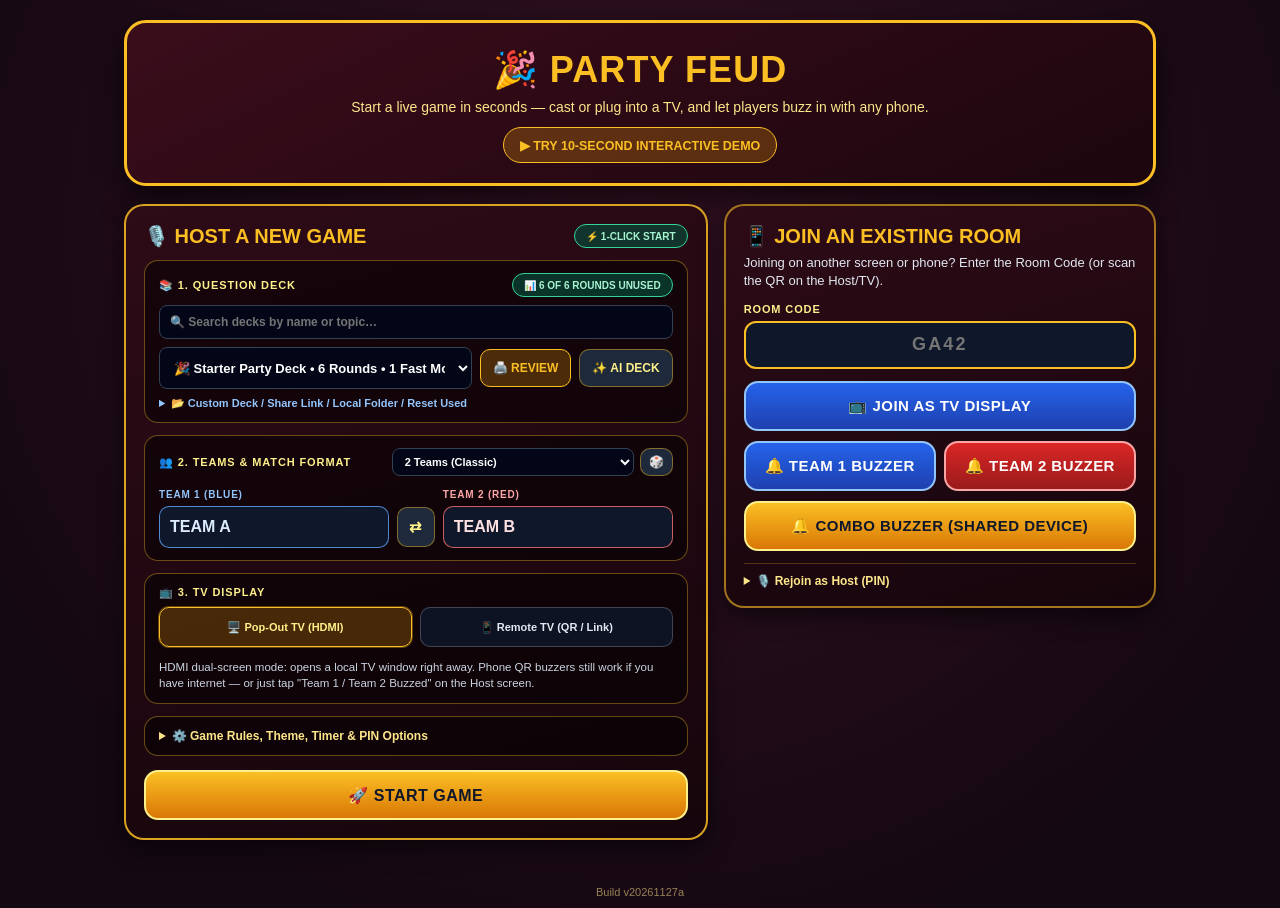
==== commit ace06ece: "feat(ux): polish Lobby team swap layout, hide buzzers in TV setup modal, and sharpen Turn 2 cues - M" ====
--- a/index.html
+++ b/index.html
@@ -434,15 +434,15 @@
                     <option value="3">🏆 3-Team Mini Bracket</option>
                     <option value="4">🏆 4-Team Tournament</option>
                   </select>
-                  <button type="button" class="top-btn" style="min-height:28px; padding:4px 10px; font-size:11px;" onclick="cycleSetupTeamPresets()">🎲 Swap Names</button>
-                  <button type="button" id="btnSwapSetupTeamSides" class="top-btn" style="min-height:28px; padding:4px 10px; font-size:11px;" onclick="swapSetupTeamSides()" title="Swap Team 1 (Left/Blue) and Team 2 (Right/Red)">⇄ Swap Sides</button>
+                  <button type="button" class="top-btn" style="min-height:28px; padding:4px 8px; font-size:12px;" onclick="cycleSetupTeamPresets()" title="Cycle Team Name Presets">🎲</button>
                 </div>
               </div>
-              <div class="buzzer-split-btns">
+              <div class="setup-teams-pair">
                 <div>
                   <label class="field-label" for="setupTeam1Input" style="font-size:10px; color:#93c5fd;">Team 1 (Blue)</label>
                   <input id="setupTeam1Input" class="host-team-input team-1-input" style="margin-top:4px;" type="text" placeholder="Team 1" value="Team Alpha" />
                 </div>
+                <button type="button" id="btnSwapSetupTeamSides" class="top-btn setup-swap-sides-btn" onclick="swapSetupTeamSides()" title="Swap Team 1 ↔ Team 2 sides">⇄</button>
                 <div>
                   <label class="field-label" for="setupTeam2Input" style="font-size:10px; color:#fca5a5;">Team 2 (Red)</label>
                   <input id="setupTeam2Input" class="host-team-input team-2-input" style="margin-top:4px;" type="text" placeholder="Team 2" value="Team Omega" />
@@ -607,7 +607,10 @@
       <div id="tvTeam1Card" class="marquee-panel team-display-card tv-team-pod">
         <div class="tv-team-meta">
           <span id="tvTeam1ControlBadge" class="control-badge hidden">🎯 Playing Board</span>
-          <div id="tvTeam1Name" class="team-display-name display-font">Team A</div>
+          <div class="tv-team-name-row">
+            <span id="tvT1BuzzerDot" class="tv-buzzer-dot hidden" title="Team 1 Buzzer Status" aria-hidden="true"></span>
+            <div id="tvTeam1Name" class="team-display-name display-font">Team A</div>
+          </div>
         </div>
         <div id="tvTeam1Score" class="team-display-score display-font">0</div>
       </div>
@@ -636,7 +639,10 @@
         <div id="tvTeam2Score" class="team-display-score display-font">0</div>
         <div class="tv-team-meta">
           <span id="tvTeam2ControlBadge" class="control-badge hidden">🎯 Playing Board</span>
-          <div id="tvTeam2Name" class="team-display-name display-font">Team B</div>
+          <div class="tv-team-name-row">
+            <div id="tvTeam2Name" class="team-display-name display-font">Team B</div>
+            <span id="tvT2BuzzerDot" class="tv-buzzer-dot hidden" title="Team 2 Buzzer Status" aria-hidden="true"></span>
+          </div>
         </div>
       </div>
     </div>
--- a/css/styles.css
+++ b/css/styles.css
@@ -4520,6 +4520,46 @@
   color: #cbd5e1;
 }
 
+.tv-team-name-row {
+  display: inline-flex;
+  align-items: center;
+  gap: 8px;
+  max-width: 100%;
+}
+
+.tv-buzzer-dot {
+  width: 10px;
+  height: 10px;
+  border-radius: 999px;
+  flex: 0 0 auto;
+  transition: background 0.2s ease, box-shadow 0.2s ease;
+}
+
+.tv-buzzer-dot.is-online {
+  background: #22c55e;
+  box-shadow: 0 0 8px rgba(34, 197, 94, 0.9);
+}
+
+.tv-buzzer-dot.is-offline {
+  background: #ef4444;
+  box-shadow: 0 0 6px rgba(239, 68, 68, 0.7);
+}
+
+.setup-teams-pair {
+  display: grid;
+  grid-template-columns: minmax(0, 1fr) auto minmax(0, 1fr);
+  gap: 8px;
+  align-items: end;
+}
+
+.setup-swap-sides-btn {
+  min-height: 40px;
+  min-width: 38px;
+  padding: 0 10px;
+  font-size: 15px;
+  margin-bottom: 1px;
+}
+
 .ai-builder-textarea {
   width: 100%;
   min-height: 150px;
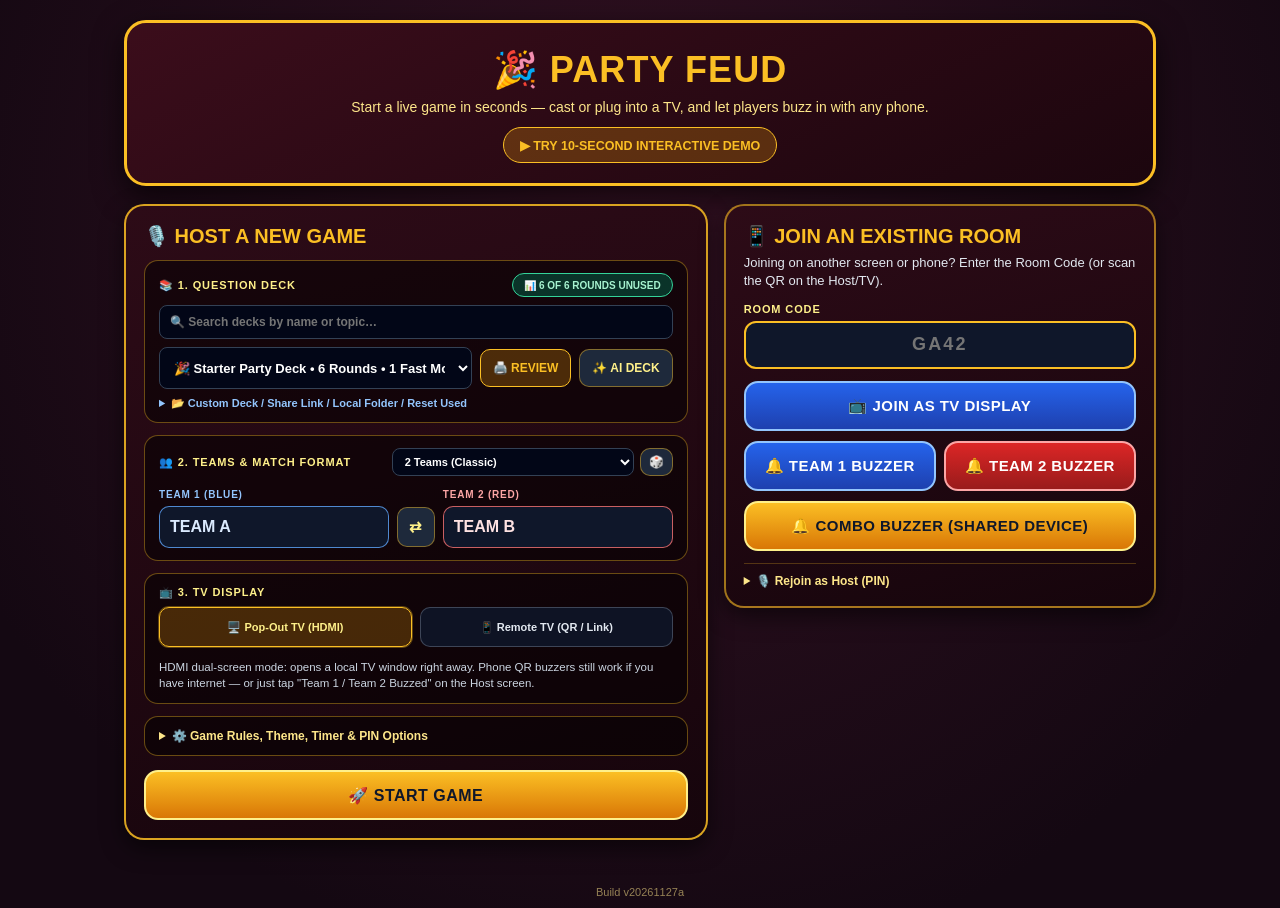
==== commit 30a9933c: "feat(mobile): add sticky Host action bar and prioritize buzzer buttons on mobile Lobby - Add #hostMo" ====
--- a/index.html
+++ b/index.html
@@ -388,7 +388,6 @@
       <article id="lobbyHostCard" class="role-card lobby-host-card">
         <div style="display:flex; justify-content:space-between; align-items:center; flex-wrap:wrap; gap:6px;">
           <h2>🎙️ Host a New Game</h2>
-          <span class="pill-badge awake-ok" style="min-height:24px; font-size:10px;">⚡ 1-Click Start</span>
         </div>
 
         <div id="lobbySetupSlot">
@@ -564,8 +563,8 @@
           <input id="joinRoomCodeInput" class="lobby-input" type="text" maxlength="4" placeholder="GA42" />
         </div>
 
-        <div class="field-row">
-          <button class="action-btn btn-blue display-font" onclick="joinTvDisplay()">
+        <div class="field-row join-role-stack">
+          <button id="btnJoinTvDisplay" class="action-btn btn-blue display-font" onclick="joinTvDisplay()">
             📺 Join as TV Display
           </button>
           <div class="buzzer-split-btns" style="margin-top:4px;">
@@ -960,6 +959,9 @@
         </div>
       </div>
     </div>
+
+    <!-- STICKY BOTTOM ACTION BAR ON MOBILE HOST VIEW -->
+    <div id="hostMobileStickyBar" class="host-mobile-sticky-bar hidden"></div>
   </section>
 
   <!-- =====================================================================
--- a/css/styles.css
+++ b/css/styles.css
@@ -2754,6 +2754,49 @@
     display: none;
   }
 
+  .join-role-stack {
+    display: flex;
+    flex-direction: column;
+  }
+
+  .join-role-stack .buzzer-split-btns {
+    order: 1;
+    margin-top: 0 !important;
+  }
+
+  #btnJoinBuzzerCombo {
+    order: 2;
+  }
+
+  #btnJoinTvDisplay {
+    order: 3;
+    background: rgba(30, 41, 59, 0.85);
+    border-color: rgba(148, 163, 184, 0.4);
+    color: #cbd5e1;
+    font-size: 13px;
+    min-height: 40px;
+  }
+
+  .host-mobile-sticky-bar {
+    display: flex;
+    gap: 8px;
+    position: sticky;
+    bottom: 8px;
+    z-index: 45;
+    padding: 8px 10px;
+    border-radius: 14px;
+    background: rgba(15, 23, 42, 0.94);
+    border: 2px solid rgba(251, 191, 36, 0.65);
+    box-shadow: 0 10px 26px rgba(0, 0, 0, 0.65);
+    margin-top: 8px;
+  }
+
+  .host-mobile-sticky-bar .action-btn {
+    min-height: 44px;
+    font-size: 13.5px;
+    margin: 0;
+  }
+
   .flow-coach-headline {
     font-size: 13px;
   }
@@ -4560,6 +4603,12 @@
   margin-bottom: 1px;
 }
 
+@media (min-width: 641px) {
+  .host-mobile-sticky-bar {
+    display: none;
+  }
+}
+
 .ai-builder-textarea {
   width: 100%;
   min-height: 150px;
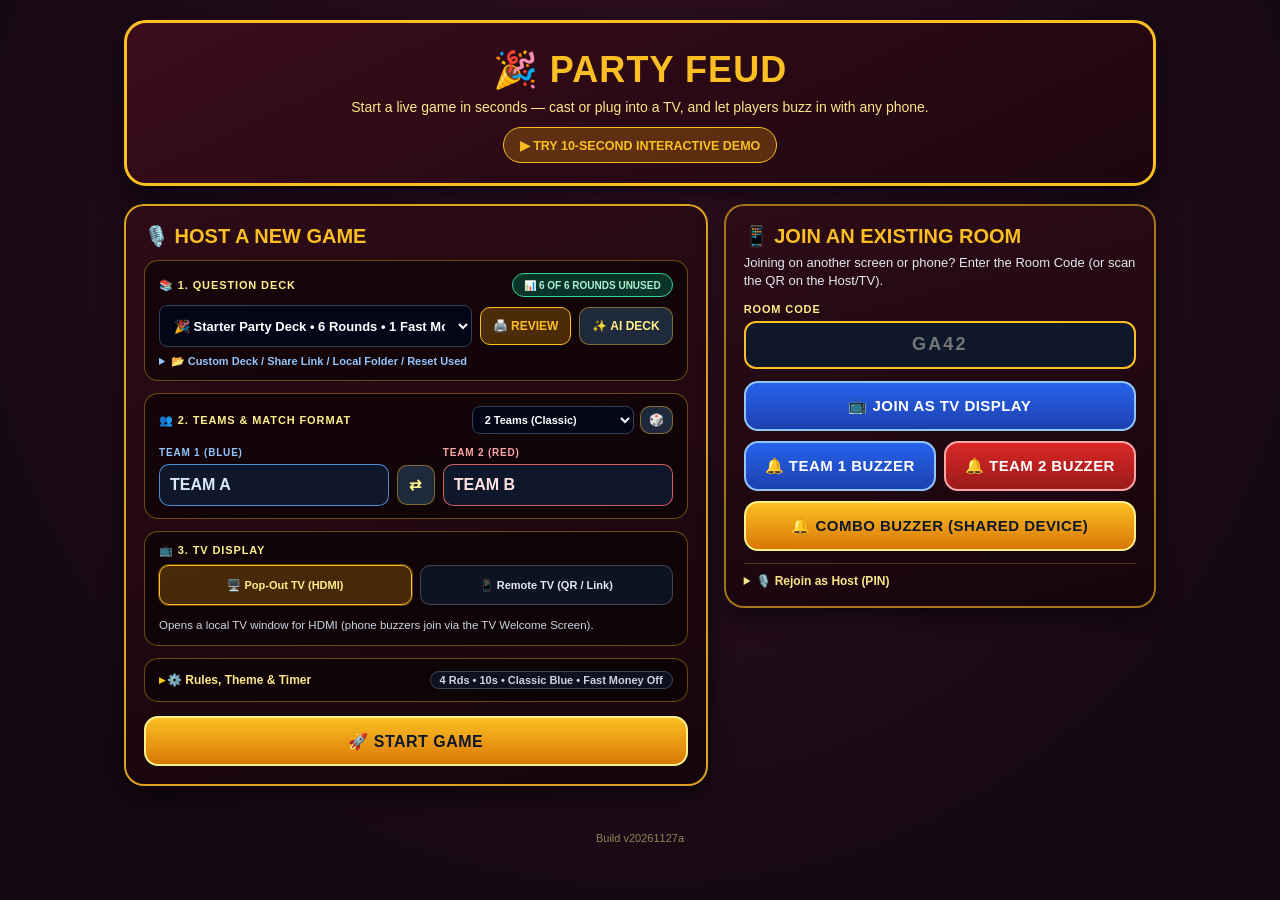
==== commit edafc868: "feat(ux): polish Lobby/Host ergonomics, mobile TV defaults, and Fast Money P2 flow - Remove the Lobb" ====
--- a/index.html
+++ b/index.html
@@ -397,9 +397,6 @@
               <div style="display:flex; justify-content:space-between; align-items:center; flex-wrap:wrap; gap:6px;">
                 <span class="field-label">📚 1. Question Deck</span>
                 <span id="setupDeckUsageBadge" class="pill-badge awake-ok" style="min-height:24px; font-size:10px;">📊 All Rounds Unused</span>
-              </div>
-              <div class="deck-filter-bar">
-                <input id="deckSearchInput" type="search" class="fm-txt deck-search-input" placeholder="🔍 Search decks by name or topic…" oninput="onDeckFilterInput(this.value)" />
               </div>
               <div style="display:flex; flex-wrap:wrap; gap:8px; align-items:center; min-width:0;">
                 <select id="deckManagerSelect" class="fm-txt" style="flex:1 1 180px; min-width:0; max-width:100%; font-size:13px; text-transform:none;" onchange="onSelectCatalogDeck(this.value)"></select>
@@ -463,7 +460,7 @@
             <div class="setup-step-box">
               <span class="field-label">📺 3. TV Display</span>
               <div id="tvModeChoiceGroup" class="tv-mode-group" role="radiogroup" aria-label="TV Display Mode">
-                <button type="button" class="tv-mode-btn" data-tv-mode="local" onclick="selectTvSetupMode('local')">🖥️ Pop-Out TV (HDMI)</button>
+                <button type="button" id="tvModeBtnLocal" class="tv-mode-btn" data-tv-mode="local" onclick="selectTvSetupMode('local')">🖥️ Pop-Out TV (HDMI)</button>
                 <button type="button" id="tvModeBtnQr" class="tv-mode-btn" data-tv-mode="qr" onclick="selectTvSetupMode('qr')">📱 Remote TV (QR / Link)</button>
               </div>
               <div id="tvModeSetupHint" style="font-size:11.5px; color:#cbd5e1; line-height:1.4; margin-top:4px;"></div>
@@ -471,11 +468,14 @@
 
             <!-- Collapsible Game Rules, Theme, Timer & PIN -->
             <details class="setup-step-box">
-              <summary style="cursor:pointer; font-size:12px; font-weight:800; color:#fde68a;">⚙️ Game Rules, Theme, Timer &amp; PIN Options</summary>
+              <summary class="setup-rules-summary">
+                <span>⚙️ Rules, Theme &amp; Timer</span>
+                <span id="setupRulesSummaryPill" class="setup-rules-summary-pill">4 Rds • 10s • Classic • FM Off</span>
+              </summary>
               <div style="display:flex; flex-direction:column; gap:12px; margin-top:10px;">
                 <div>
                   <label class="field-label" for="setupBoardThemeSelect" style="font-size:10px;">🎨 Visual Board Theme</label>
-                  <select id="setupBoardThemeSelect" class="fm-txt" style="width:100%; margin-top:4px; font-size:12px; text-transform:none;" onchange="onBoardThemeChange(this.value)">
+                  <select id="setupBoardThemeSelect" class="fm-txt" style="width:100%; margin-top:4px; font-size:12px; text-transform:none;" onchange="onBoardThemeChange(this.value); updateSetupRulesSummary();">
                     <optgroup label="🎭 Classic &amp; Party Vibes">
                       <option value="classic" selected>🎭 Classic Blue &amp; Gold</option>
                       <option value="classroom">🏫 Classroom Clean</option>
@@ -499,7 +499,7 @@
                 <div class="buzzer-split-btns">
                   <div>
                     <label class="field-label" for="setupRoundsPerMatchSelect" style="font-size:10px;">Rounds Per Game</label>
-                    <select id="setupRoundsPerMatchSelect" class="fm-txt" style="width:100%; margin-top:4px; font-size:12px; text-transform:none;" onchange="syncTournamentFormatAvailability()">
+                    <select id="setupRoundsPerMatchSelect" class="fm-txt" style="width:100%; margin-top:4px; font-size:12px; text-transform:none;" onchange="syncTournamentFormatAvailability(); updateSetupRulesSummary();">
                       <option value="3">3 Rounds (1x, 2x, 3x)</option>
                       <option value="4" selected>4 Rounds (Standard: 1x, 1x, 2x, 3x)</option>
                       <option value="5">5 Rounds (1x, 1x, 2x, 2x, 3x)</option>
@@ -517,13 +517,13 @@
                   </div>
                 </div>
                 <label id="setupFastMoneyLabel" style="display:flex; align-items:center; gap:8px; font-size:13px; font-weight:800; color:#fef08a; cursor:pointer;">
-                  <input id="setupEnableFastMoneyCheckbox" type="checkbox" style="width:18px; height:18px; accent-color:#fbbf24;" />
+                  <input id="setupEnableFastMoneyCheckbox" type="checkbox" style="width:18px; height:18px; accent-color:#fbbf24;" onchange="updateSetupRulesSummary()" />
                   <span>⚡ Include "Fast Money" Bonus Round in this game <span id="setupFastMoneyHint" style="font-size:11px; color:#94a3b8; font-weight:700;"></span></span>
                 </label>
                 <div class="buzzer-split-btns">
                   <div>
                     <label class="field-label" for="setupTurnTimerSelect">⏱️ Player Answer Timer</label>
-                    <select id="setupTurnTimerSelect" class="fm-txt" style="width:100%; margin-top:4px; font-size:13px;">
+                    <select id="setupTurnTimerSelect" class="fm-txt" style="width:100%; margin-top:4px; font-size:13px;" onchange="updateSetupRulesSummary()">
                       <option value="5">5 Seconds (Fast Pace)</option>
                       <option value="7">7 Seconds (TV Standard)</option>
                       <option value="10" selected>10 Seconds (Party Standard)</option>
@@ -887,8 +887,8 @@
           <div id="hostFlowHeadline" class="flow-coach-headline display-font">Step 1: Face-Off Ready</div>
           <div id="hostScriptCollapseWrap" class="host-script-collapse-wrap">
             <div id="hostFlowScriptBox" class="host-script-box"></div>
-            <div id="hostFlowSubtext" class="flow-coach-sub">Reveal the question to start the Face-Off!</div>
-          </div>
+          </div>
+          <div id="hostFlowSubtext" class="flow-coach-sub hidden">Reveal the question to start the Face-Off!</div>
         </div>
       </div>
       <!-- Mode-specific action buttons right inside the Host Script / instructions card -->
@@ -921,8 +921,11 @@
 
           <!-- Question Prompt (tappable to swap round while hidden on TV) -->
           <div id="hostQuestionBox" class="host-question-box" onclick="if(this.classList.contains('is-swappable'))openHostPopover('round')">
-            <p id="hostPromptText" class="host-prompt-text"></p>
-            <div id="hostQuestionSwapHint" class="host-question-swap-hint hidden">📋 Tap question to swap round from deck</div>
+            <div class="host-question-row">
+              <p id="hostPromptText" class="host-prompt-text"></p>
+              <button id="hostQuickSwapRoundBtn" type="button" class="top-btn gold host-quick-swap-btn hidden" onclick="event.stopPropagation(); hostRandomizeCurrentRound();" title="Swap to another random unplayed question of the same level">🎲 Swap</button>
+            </div>
+            <div id="hostQuestionSwapHint" class="host-question-swap-hint hidden">📋 Tap question to pick another round from deck</div>
           </div>
 
           <!-- Clickable Survey Answers (1–8) -->
@@ -942,6 +945,7 @@
               <button class="top-btn" onclick="hostSetFmClock(25)">25s</button>
               <button id="hostBtnFmTimer" class="top-btn gold" onclick="hostToggleFmClock()">Start</button>
               <button class="top-btn" style="background:#991b1b;" onclick="hostFmDuplicateBuzz()">Dup ❌</button>
+              <button id="hostBtnFmReadyP2" type="button" class="top-btn gold hidden" onclick="hostFmReadyPlayer2()" title="Hide Player 1 answers on TV and set clock to 25s for Player 2">⏭️ Ready Player 2</button>
               <button class="top-btn" onclick="hostToggleFmHideP1()">🙈 Hide/Show P1</button>
               <button class="top-btn" onclick="hostResetFm()">Reset</button>
             </div>
--- a/css/styles.css
+++ b/css/styles.css
@@ -272,18 +272,19 @@
 }
 
 .tv-mode-group {
-  display: grid;
-  grid-template-columns: repeat(2, minmax(0, 1fr));
+  display: flex;
   gap: 8px;
 }
 
 @media (max-width: 340px) {
   .tv-mode-group {
-    grid-template-columns: 1fr;
+    flex-direction: column;
   }
 }
 
 .tv-mode-btn {
+  flex: 1 1 0;
+  min-width: 0;
   min-height: 40px;
   padding: 6px 8px;
   border-radius: 10px;
@@ -4603,6 +4604,64 @@
   margin-bottom: 1px;
 }
 
+.setup-rules-summary {
+  cursor: pointer;
+  font-size: 12px;
+  font-weight: 800;
+  color: #fde68a;
+  display: flex;
+  align-items: center;
+  justify-content: space-between;
+  flex-wrap: wrap;
+  gap: 6px;
+  list-style: none;
+}
+
+.setup-rules-summary::-webkit-details-marker {
+  display: none;
+}
+
+.setup-rules-summary > span:first-child::before {
+  content: "▸ ";
+  display: inline-block;
+  margin-right: 2px;
+  color: #facc15;
+}
+
+details[open] > .setup-rules-summary > span:first-child::before {
+  content: "▾ ";
+}
+
+.setup-rules-summary-pill {
+  font-size: 11px;
+  font-weight: 700;
+  color: #cbd5e1;
+  background: rgba(15, 23, 42, 0.72);
+  border: 1px solid rgba(148, 163, 184, 0.35);
+  border-radius: 999px;
+  padding: 2px 9px;
+}
+
+.host-question-row {
+  display: flex;
+  align-items: center;
+  justify-content: space-between;
+  gap: 10px;
+}
+
+.host-question-row .host-prompt-text {
+  flex: 1 1 auto;
+  min-width: 0;
+}
+
+.host-quick-swap-btn {
+  flex: 0 0 auto;
+  min-height: 30px;
+  padding: 3px 10px;
+  font-size: 11.5px;
+  white-space: nowrap;
+}
+
 @media (min-width: 641px) {
   .host-mobile-sticky-bar {
     display: none;
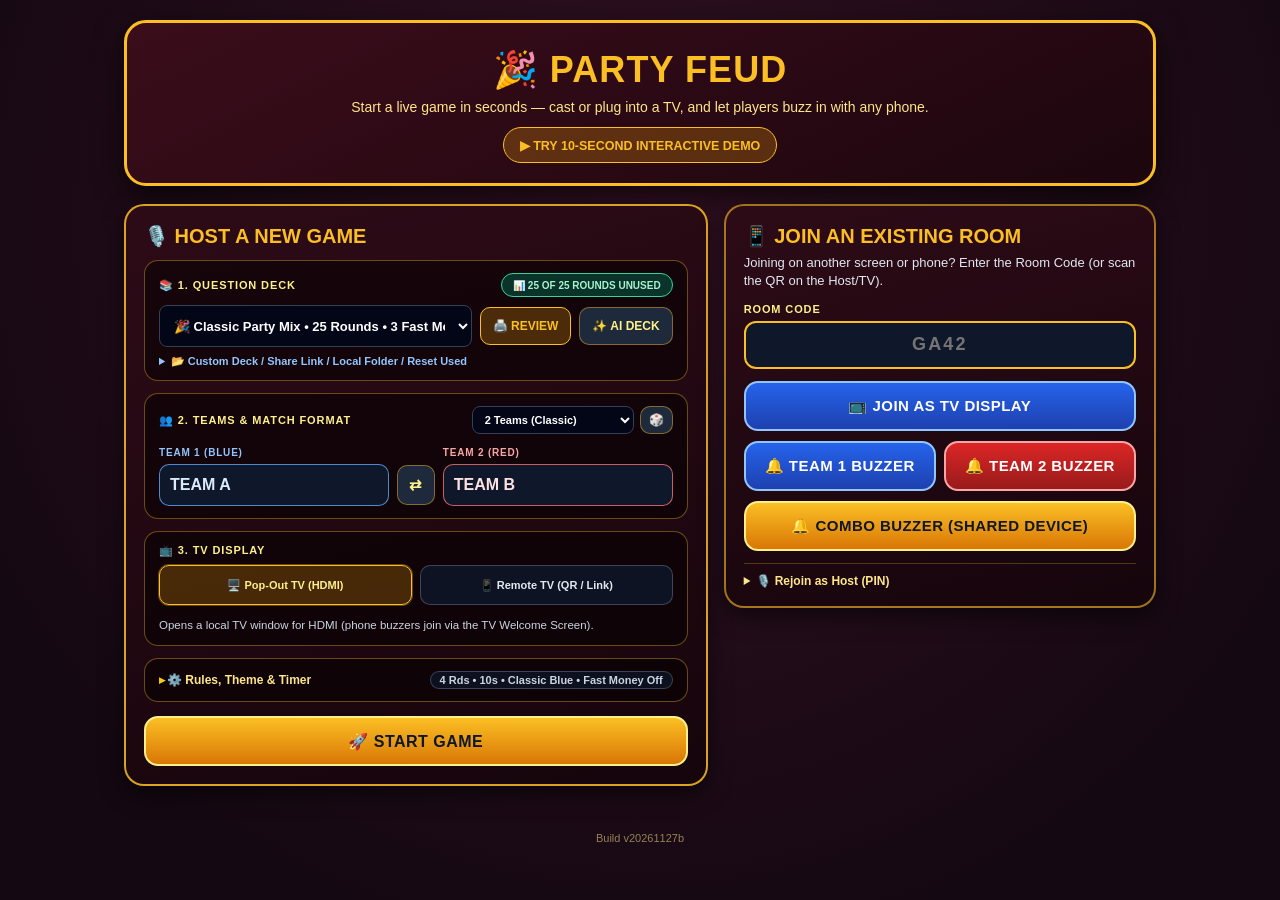
==== commit 8e739ae4: "chore(cache): bump cache version to v20261127b [skip ci]" ====
--- a/index.html
+++ b/index.html
@@ -31,7 +31,7 @@
   <meta name="twitter:image:alt" content="Party Feud 16:9 TV Display Board showing revealed survey answers and scores" />
   <link rel="manifest" href="./manifest.webmanifest" />
   <link rel="icon" type="image/svg+xml" href="./icons/icon.svg" />
-  <link rel="stylesheet" href="./css/styles.css?v=20261127a" />
+  <link rel="stylesheet" href="./css/styles.css?v=20261127b" />
 </head>
 <body>
 
@@ -382,6 +382,17 @@
         <button id="btnTryInstantDemo" type="button" class="top-btn gold demo-cta-btn" onclick="startInstantDemoMode()">▶ Try 10-Second Interactive Demo</button>
       </div>
     </section>
+
+    <div id="lobbyResumeBanner" class="marquee-panel lobby-resume-banner hidden" role="region" aria-label="Resume Active Room">
+      <div class="lobby-resume-info">
+        <span id="lobbyResumeTitle" class="lobby-resume-title display-font">🔄 Resume Active Room</span>
+        <span id="lobbyResumeSub" class="lobby-resume-sub">Pick up right where you left off.</span>
+      </div>
+      <div class="lobby-resume-actions">
+        <button id="btnResumeHostSession" type="button" class="action-btn btn-gold display-font lobby-resume-btn" onclick="resumeLastHostSession()">▶ Resume as Host</button>
+        <button id="btnDismissResumeBanner" type="button" class="top-btn" onclick="dismissResumeHostBanner()" title="Dismiss saved room">✕</button>
+      </div>
+    </div>
 
     <div class="lobby-grid-2">
       <!-- LEFT PRIMARY CARD: HOST A NEW GAME (INLINE 1-CLICK SETUP) -->
@@ -560,7 +571,7 @@
 
         <div class="field-row">
           <label class="field-label" for="joinRoomCodeInput">Room Code</label>
-          <input id="joinRoomCodeInput" class="lobby-input" type="text" maxlength="4" placeholder="GA42" />
+          <input id="joinRoomCodeInput" class="lobby-input" type="text" maxlength="4" placeholder="GA42" autocapitalize="characters" autocomplete="off" spellcheck="false" />
         </div>
 
         <div class="field-row join-role-stack">
@@ -909,6 +920,7 @@
             <div class="host-strip-pot" onclick="openHostPopover('phase')" title="Tap to override phase or strikes">
               <span class="host-strip-pot-label">POT</span>
               <span id="hostStripPotVal" class="host-strip-pot-val display-font">0</span>
+              <div id="hostStripStrikes" class="host-strip-strikes" aria-label="Strikes: 0 of 3"></div>
             </div>
             <button type="button" id="hostStripTeam2" class="host-strip-team team-2" onclick="openHostPopover('team2')" title="Tap to edit Team 2 name, score, or make active">
               <span id="hostStripT2Name" class="host-strip-name">Team 2</span>
@@ -940,6 +952,10 @@
               <p class="brand-sub">Combined Total: <strong id="hostFmTotal" style="color:#fff;">0</strong> / 200 <span id="hostFmNeedBadge" style="color:#fde68a; font-weight:700; margin-left:6px;">(Need 200 more)</span></p>
             </div>
             <div style="display:flex; flex-wrap:wrap; gap:6px; align-items:center;">
+              <button id="hostBtnFmBackToBoard" type="button" class="top-btn" onclick="hostSwitchStage('main')" title="Return to the main survey board">🎯 Back to Board</button>
+              <button id="hostBtnFmEndMatch" type="button" class="top-btn gold" onclick="hostShowWinnerScreen()" title="Finish Fast Money and open Winner &amp; Next Match screen">🏆 Finish &amp; Winner Screen</button>
+            </div>
+            <div style="display:flex; flex-wrap:wrap; gap:6px; align-items:center; width:100%;">
               <span id="hostFmClock" class="display-font" style="font-size:32px; color:var(--gold); margin-right:6px;">20s</span>
               <button class="top-btn" onclick="hostSetFmClock(20)">20s</button>
               <button class="top-btn" onclick="hostSetFmClock(25)">25s</button>
@@ -1066,17 +1082,17 @@
     </button>
   </section>
 
-  <footer id="appBuildBadge" class="app-build-badge">Build v20261127a</footer>
+  <footer id="appBuildBadge" class="app-build-badge">Build v20261127b</footer>
 
   <!-- Classic script tags work both on GitHub Pages (https://) and locally via file:// -->
   <script src="https://unpkg.com/mqtt/dist/mqtt.min.js" async></script>
-  <script src="./js/audio.js?v=20261127a"></script>
-  <script src="./js/state.js?v=20261127a"></script>
-  <script src="./js/formats.js?v=20261127a"></script>
-  <script src="./js/decks.js?v=20261127a"></script>
-  <script src="./js/sync.js?v=20261127a"></script>
-  <script src="./js/views.js?v=20261127a"></script>
-  <script src="./js/ai-builder.js?v=20261127a"></script>
-  <script src="./js/app.js?v=20261127a"></script>
+  <script src="./js/audio.js?v=20261127b"></script>
+  <script src="./js/state.js?v=20261127b"></script>
+  <script src="./js/formats.js?v=20261127b"></script>
+  <script src="./js/decks.js?v=20261127b"></script>
+  <script src="./js/sync.js?v=20261127b"></script>
+  <script src="./js/views.js?v=20261127b"></script>
+  <script src="./js/ai-builder.js?v=20261127b"></script>
+  <script src="./js/app.js?v=20261127b"></script>
 </body>
 </html>
--- a/css/styles.css
+++ b/css/styles.css
@@ -4662,6 +4662,152 @@
   white-space: nowrap;
 }
 
+/* Lobby 1-tap Resume Active Room banner */
+.lobby-resume-banner {
+  width: 100%;
+  padding: 12px 16px;
+  display: flex;
+  align-items: center;
+  justify-content: space-between;
+  gap: 12px;
+  flex-wrap: wrap;
+  background: linear-gradient(135deg, rgba(6, 78, 59, 0.85), rgba(15, 23, 42, 0.92));
+  border-color: rgba(52, 211, 153, 0.8);
+  box-shadow: 0 8px 24px rgba(16, 185, 129, 0.22);
+}
+
+.lobby-resume-info {
+  display: flex;
+  flex-direction: column;
+  gap: 2px;
+  min-width: 0;
+}
+
+.lobby-resume-title {
+  font-size: 15px;
+  color: #a7f3d0;
+  letter-spacing: 0.03em;
+}
+
+.lobby-resume-sub {
+  font-size: 12.5px;
+  color: #e2e8f0;
+  font-weight: 700;
+}
+
+.lobby-resume-actions {
+  display: flex;
+  align-items: center;
+  gap: 8px;
+  flex-shrink: 0;
+}
+
+.lobby-resume-btn {
+  width: auto !important;
+  min-height: 38px !important;
+  padding: 6px 14px !important;
+  font-size: 12.5px !important;
+}
+
+/* Classic Red X Strike Boxes — Host Score Strip & TV Bottom Banner */
+.host-strip-strikes {
+  display: inline-flex;
+  align-items: center;
+  gap: 4px;
+  margin-top: 3px;
+}
+
+.host-strike-box {
+  width: 16px;
+  height: 16px;
+  border-radius: 4px;
+  border: 1.5px solid rgba(148, 163, 184, 0.4);
+  background: rgba(15, 23, 42, 0.72);
+  display: inline-flex;
+  align-items: center;
+  justify-content: center;
+  font-size: 11px;
+  font-weight: 900;
+  line-height: 1;
+  color: transparent;
+  transition: background 0.15s ease, border-color 0.15s ease, box-shadow 0.15s ease;
+}
+
+.host-strike-box.is-struck {
+  background: linear-gradient(180deg, #ef4444, #b91c1c);
+  border-color: #fecaca;
+  color: #ffffff;
+  box-shadow: 0 0 8px rgba(239, 68, 68, 0.75);
+}
+
+.tv-strike-banner-row {
+  display: inline-flex;
+  align-items: center;
+  justify-content: center;
+  gap: clamp(10px, 1.5vw, 18px);
+}
+
+.tv-strike-banner-label {
+  font-size: 0.85em;
+  letter-spacing: 0.08em;
+  color: #fde68a;
+}
+
+.tv-strike-boxes {
+  display: inline-flex;
+  align-items: center;
+  gap: clamp(6px, 0.9vw, 12px);
+}
+
+.tv-strike-box {
+  width: clamp(26px, 3vw, 38px);
+  height: clamp(26px, 3vw, 38px);
+  border-radius: 7px;
+  border: 2.5px solid rgba(148, 163, 184, 0.45);
+  background: rgba(2, 6, 23, 0.75);
+  display: inline-flex;
+  align-items: center;
+  justify-content: center;
+  font-size: clamp(18px, 2.2vw, 26px);
+  font-weight: 900;
+  line-height: 1;
+  color: transparent;
+  box-shadow: inset 0 2px 6px rgba(0, 0, 0, 0.55);
+}
+
+.tv-strike-box.is-struck {
+  background: linear-gradient(180deg, #ef4444 0%, #b91c1c 100%);
+  border-color: #ffffff;
+  color: #ffffff;
+  text-shadow: 0 2px 4px rgba(0, 0, 0, 0.55);
+  box-shadow: 0 0 16px rgba(239, 68, 68, 0.85), inset 0 1px 0 rgba(255, 255, 255, 0.35);
+}
+
+#tvView.embedded-in-host .tv-strike-box {
+  width: 24px;
+  height: 24px;
+  font-size: 16px;
+  border-width: 2px;
+}
+
+/* Host Welcome Ready CTA pulse when all buzzers connect */
+.action-btn.is-buzzers-ready {
+  background: linear-gradient(180deg, #22c55e 0%, #15803d 100%) !important;
+  border-color: #bbf7d0 !important;
+  color: #ffffff !important;
+  box-shadow: 0 0 22px rgba(34, 197, 94, 0.6) !important;
+  animation: buzzReadyPulse 1.6s ease-in-out infinite;
+}
+
+@keyframes buzzReadyPulse {
+  0%, 100% {
+    box-shadow: 0 0 14px rgba(34, 197, 94, 0.45);
+  }
+  50% {
+    box-shadow: 0 0 28px rgba(74, 222, 128, 0.9);
+  }
+}
+
 @media (min-width: 641px) {
   .host-mobile-sticky-bar {
     display: none;
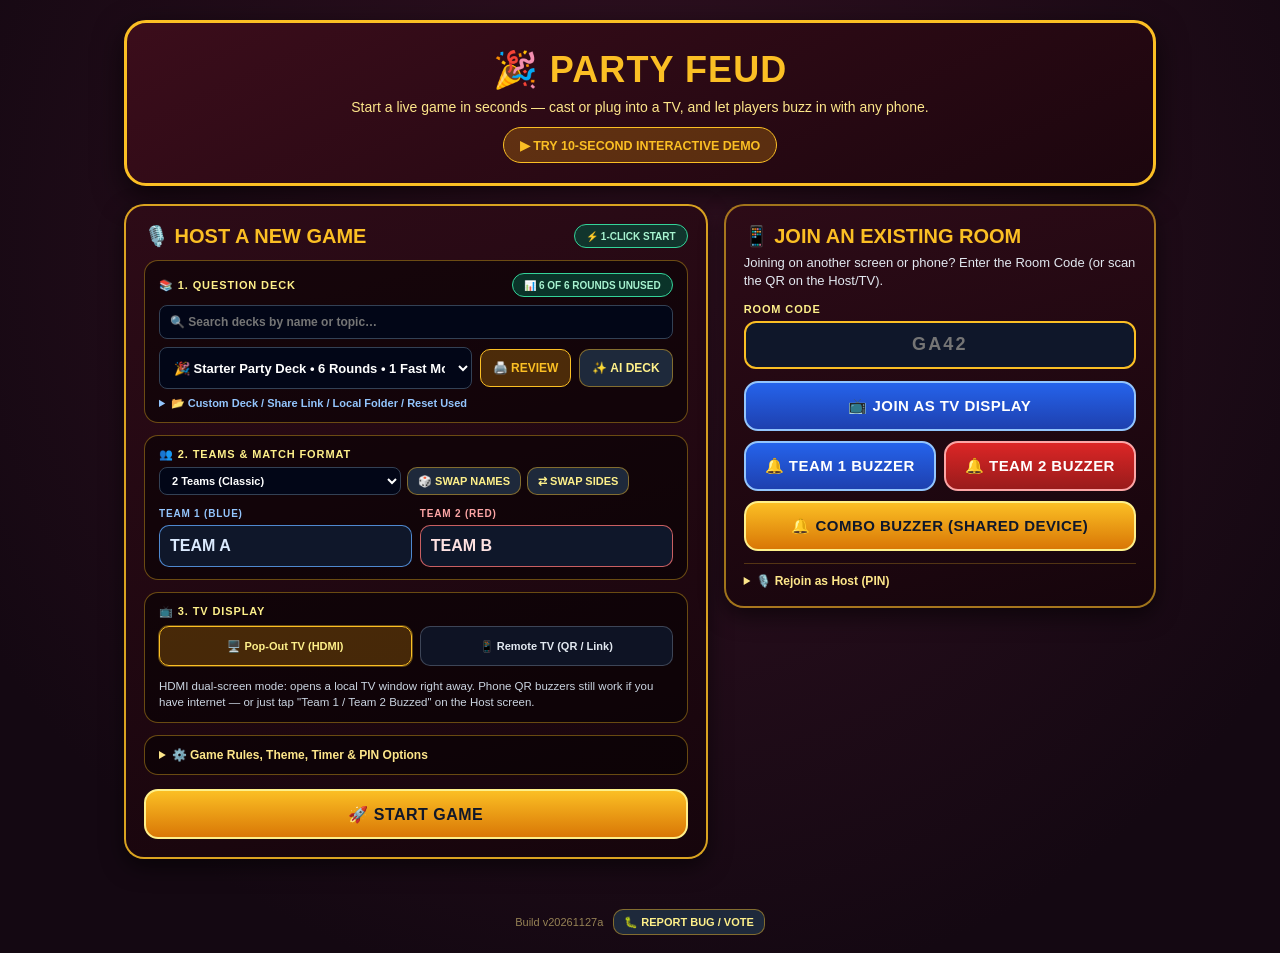
==== commit cf069a2d: "Merge remote-tracking branch 'origin/main' into bugReporting" ====
--- a/index.html
+++ b/index.html
@@ -31,7 +31,7 @@
   <meta name="twitter:image:alt" content="Party Feud 16:9 TV Display Board showing revealed survey answers and scores" />
   <link rel="manifest" href="./manifest.webmanifest" />
   <link rel="icon" type="image/svg+xml" href="./icons/icon.svg" />
-  <link rel="stylesheet" href="./css/styles.css?v=20261127b" />
+  <link rel="stylesheet" href="./css/styles.css?v=20261127a" />
 </head>
 <body>
 
@@ -383,22 +383,12 @@
       </div>
     </section>
 
-    <div id="lobbyResumeBanner" class="marquee-panel lobby-resume-banner hidden" role="region" aria-label="Resume Active Room">
-      <div class="lobby-resume-info">
-        <span id="lobbyResumeTitle" class="lobby-resume-title display-font">🔄 Resume Active Room</span>
-        <span id="lobbyResumeSub" class="lobby-resume-sub">Pick up right where you left off.</span>
-      </div>
-      <div class="lobby-resume-actions">
-        <button id="btnResumeHostSession" type="button" class="action-btn btn-gold display-font lobby-resume-btn" onclick="resumeLastHostSession()">▶ Resume as Host</button>
-        <button id="btnDismissResumeBanner" type="button" class="top-btn" onclick="dismissResumeHostBanner()" title="Dismiss saved room">✕</button>
-      </div>
-    </div>
-
     <div class="lobby-grid-2">
       <!-- LEFT PRIMARY CARD: HOST A NEW GAME (INLINE 1-CLICK SETUP) -->
       <article id="lobbyHostCard" class="role-card lobby-host-card">
         <div style="display:flex; justify-content:space-between; align-items:center; flex-wrap:wrap; gap:6px;">
           <h2>🎙️ Host a New Game</h2>
+          <span class="pill-badge awake-ok" style="min-height:24px; font-size:10px;">⚡ 1-Click Start</span>
         </div>
 
         <div id="lobbySetupSlot">
@@ -408,6 +398,9 @@
               <div style="display:flex; justify-content:space-between; align-items:center; flex-wrap:wrap; gap:6px;">
                 <span class="field-label">📚 1. Question Deck</span>
                 <span id="setupDeckUsageBadge" class="pill-badge awake-ok" style="min-height:24px; font-size:10px;">📊 All Rounds Unused</span>
+              </div>
+              <div class="deck-filter-bar">
+                <input id="deckSearchInput" type="search" class="fm-txt deck-search-input" placeholder="🔍 Search decks by name or topic…" oninput="onDeckFilterInput(this.value)" />
               </div>
               <div style="display:flex; flex-wrap:wrap; gap:8px; align-items:center; min-width:0;">
                 <select id="deckManagerSelect" class="fm-txt" style="flex:1 1 180px; min-width:0; max-width:100%; font-size:13px; text-transform:none;" onchange="onSelectCatalogDeck(this.value)"></select>
@@ -441,15 +434,15 @@
                     <option value="3">🏆 3-Team Mini Bracket</option>
                     <option value="4">🏆 4-Team Tournament</option>
                   </select>
-                  <button type="button" class="top-btn" style="min-height:28px; padding:4px 8px; font-size:12px;" onclick="cycleSetupTeamPresets()" title="Cycle Team Name Presets">🎲</button>
+                  <button type="button" class="top-btn" style="min-height:28px; padding:4px 10px; font-size:11px;" onclick="cycleSetupTeamPresets()">🎲 Swap Names</button>
+                  <button type="button" id="btnSwapSetupTeamSides" class="top-btn" style="min-height:28px; padding:4px 10px; font-size:11px;" onclick="swapSetupTeamSides()" title="Swap Team 1 (Left/Blue) and Team 2 (Right/Red)">⇄ Swap Sides</button>
                 </div>
               </div>
-              <div class="setup-teams-pair">
+              <div class="buzzer-split-btns">
                 <div>
                   <label class="field-label" for="setupTeam1Input" style="font-size:10px; color:#93c5fd;">Team 1 (Blue)</label>
                   <input id="setupTeam1Input" class="host-team-input team-1-input" style="margin-top:4px;" type="text" placeholder="Team 1" value="Team Alpha" />
                 </div>
-                <button type="button" id="btnSwapSetupTeamSides" class="top-btn setup-swap-sides-btn" onclick="swapSetupTeamSides()" title="Swap Team 1 ↔ Team 2 sides">⇄</button>
                 <div>
                   <label class="field-label" for="setupTeam2Input" style="font-size:10px; color:#fca5a5;">Team 2 (Red)</label>
                   <input id="setupTeam2Input" class="host-team-input team-2-input" style="margin-top:4px;" type="text" placeholder="Team 2" value="Team Omega" />
@@ -471,7 +464,7 @@
             <div class="setup-step-box">
               <span class="field-label">📺 3. TV Display</span>
               <div id="tvModeChoiceGroup" class="tv-mode-group" role="radiogroup" aria-label="TV Display Mode">
-                <button type="button" id="tvModeBtnLocal" class="tv-mode-btn" data-tv-mode="local" onclick="selectTvSetupMode('local')">🖥️ Pop-Out TV (HDMI)</button>
+                <button type="button" class="tv-mode-btn" data-tv-mode="local" onclick="selectTvSetupMode('local')">🖥️ Pop-Out TV (HDMI)</button>
                 <button type="button" id="tvModeBtnQr" class="tv-mode-btn" data-tv-mode="qr" onclick="selectTvSetupMode('qr')">📱 Remote TV (QR / Link)</button>
               </div>
               <div id="tvModeSetupHint" style="font-size:11.5px; color:#cbd5e1; line-height:1.4; margin-top:4px;"></div>
@@ -479,14 +472,11 @@
 
             <!-- Collapsible Game Rules, Theme, Timer & PIN -->
             <details class="setup-step-box">
-              <summary class="setup-rules-summary">
-                <span>⚙️ Rules, Theme &amp; Timer</span>
-                <span id="setupRulesSummaryPill" class="setup-rules-summary-pill">4 Rds • 10s • Classic • FM Off</span>
-              </summary>
+              <summary style="cursor:pointer; font-size:12px; font-weight:800; color:#fde68a;">⚙️ Game Rules, Theme, Timer &amp; PIN Options</summary>
               <div style="display:flex; flex-direction:column; gap:12px; margin-top:10px;">
                 <div>
                   <label class="field-label" for="setupBoardThemeSelect" style="font-size:10px;">🎨 Visual Board Theme</label>
-                  <select id="setupBoardThemeSelect" class="fm-txt" style="width:100%; margin-top:4px; font-size:12px; text-transform:none;" onchange="onBoardThemeChange(this.value); updateSetupRulesSummary();">
+                  <select id="setupBoardThemeSelect" class="fm-txt" style="width:100%; margin-top:4px; font-size:12px; text-transform:none;" onchange="onBoardThemeChange(this.value)">
                     <optgroup label="🎭 Classic &amp; Party Vibes">
                       <option value="classic" selected>🎭 Classic Blue &amp; Gold</option>
                       <option value="classroom">🏫 Classroom Clean</option>
@@ -510,7 +500,7 @@
                 <div class="buzzer-split-btns">
                   <div>
                     <label class="field-label" for="setupRoundsPerMatchSelect" style="font-size:10px;">Rounds Per Game</label>
-                    <select id="setupRoundsPerMatchSelect" class="fm-txt" style="width:100%; margin-top:4px; font-size:12px; text-transform:none;" onchange="syncTournamentFormatAvailability(); updateSetupRulesSummary();">
+                    <select id="setupRoundsPerMatchSelect" class="fm-txt" style="width:100%; margin-top:4px; font-size:12px; text-transform:none;" onchange="syncTournamentFormatAvailability()">
                       <option value="3">3 Rounds (1x, 2x, 3x)</option>
                       <option value="4" selected>4 Rounds (Standard: 1x, 1x, 2x, 3x)</option>
                       <option value="5">5 Rounds (1x, 1x, 2x, 2x, 3x)</option>
@@ -528,13 +518,13 @@
                   </div>
                 </div>
                 <label id="setupFastMoneyLabel" style="display:flex; align-items:center; gap:8px; font-size:13px; font-weight:800; color:#fef08a; cursor:pointer;">
-                  <input id="setupEnableFastMoneyCheckbox" type="checkbox" style="width:18px; height:18px; accent-color:#fbbf24;" onchange="updateSetupRulesSummary()" />
+                  <input id="setupEnableFastMoneyCheckbox" type="checkbox" style="width:18px; height:18px; accent-color:#fbbf24;" />
                   <span>⚡ Include "Fast Money" Bonus Round in this game <span id="setupFastMoneyHint" style="font-size:11px; color:#94a3b8; font-weight:700;"></span></span>
                 </label>
                 <div class="buzzer-split-btns">
                   <div>
                     <label class="field-label" for="setupTurnTimerSelect">⏱️ Player Answer Timer</label>
-                    <select id="setupTurnTimerSelect" class="fm-txt" style="width:100%; margin-top:4px; font-size:13px;" onchange="updateSetupRulesSummary()">
+                    <select id="setupTurnTimerSelect" class="fm-txt" style="width:100%; margin-top:4px; font-size:13px;">
                       <option value="5">5 Seconds (Fast Pace)</option>
                       <option value="7">7 Seconds (TV Standard)</option>
                       <option value="10" selected>10 Seconds (Party Standard)</option>
@@ -571,11 +561,11 @@
 
         <div class="field-row">
           <label class="field-label" for="joinRoomCodeInput">Room Code</label>
-          <input id="joinRoomCodeInput" class="lobby-input" type="text" maxlength="4" placeholder="GA42" autocapitalize="characters" autocomplete="off" spellcheck="false" />
-        </div>
-
-        <div class="field-row join-role-stack">
-          <button id="btnJoinTvDisplay" class="action-btn btn-blue display-font" onclick="joinTvDisplay()">
+          <input id="joinRoomCodeInput" class="lobby-input" type="text" maxlength="4" placeholder="GA42" />
+        </div>
+
+        <div class="field-row">
+          <button class="action-btn btn-blue display-font" onclick="joinTvDisplay()">
             📺 Join as TV Display
           </button>
           <div class="buzzer-split-btns" style="margin-top:4px;">
@@ -617,10 +607,7 @@
       <div id="tvTeam1Card" class="marquee-panel team-display-card tv-team-pod">
         <div class="tv-team-meta">
           <span id="tvTeam1ControlBadge" class="control-badge hidden">🎯 Playing Board</span>
-          <div class="tv-team-name-row">
-            <span id="tvT1BuzzerDot" class="tv-buzzer-dot hidden" title="Team 1 Buzzer Status" aria-hidden="true"></span>
-            <div id="tvTeam1Name" class="team-display-name display-font">Team A</div>
-          </div>
+          <div id="tvTeam1Name" class="team-display-name display-font">Team A</div>
         </div>
         <div id="tvTeam1Score" class="team-display-score display-font">0</div>
       </div>
@@ -649,80 +636,8 @@
         <div id="tvTeam2Score" class="team-display-score display-font">0</div>
         <div class="tv-team-meta">
           <span id="tvTeam2ControlBadge" class="control-badge hidden">🎯 Playing Board</span>
-          <div class="tv-team-name-row">
-            <div id="tvTeam2Name" class="team-display-name display-font">Team B</div>
-            <span id="tvT2BuzzerDot" class="tv-buzzer-dot hidden" title="Team 2 Buzzer Status" aria-hidden="true"></span>
-          </div>
-        </div>
-      </div>
-    </div>
-
-    <!-- TV WELCOME / GRAB YOUR PHONES SPLASH (AUTO-SHOWN BEFORE ROUND 1) -->
-    <div id="tvWelcomeWrap" class="marquee-panel tv-welcome-wrap hidden">
-      <div class="tv-welcome-header">
-        <div class="tv-welcome-brand">
-          <span id="tvWelcomeIcon" class="tv-welcome-icon">🎉</span>
-          <h2 id="tvWelcomeTitle" class="hero-title display-font tv-welcome-title">PARTY FEUD</h2>
-          <div class="tv-welcome-room-pill">
-            ROOM: <strong id="tvWelcomeRoomCode" class="display-font">----</strong>
-          </div>
-          <span id="tvWelcomeDeckMeta" class="tv-welcome-deck-meta">Starter Party Deck • 6 Rounds (1x / 2x / 3x)</span>
-        </div>
-        <div class="tv-welcome-flow-summary">
-          Face-Off → Play or Pass → 3 Strikes Steal → Fast Money
-        </div>
-      </div>
-
-      <div id="tvWelcomeGrid" class="tv-welcome-split-grid">
-        <!-- Left Half: Team A -->
-        <div class="tv-welcome-team-col t1">
-          <div id="tvWelcomeT1Name" class="tv-welcome-team t1 display-font">TEAM A</div>
-          <div id="tvWelcomeQrCaptionT1" class="tv-welcome-qr-caption">📱 Scan for Mobile Buzzer</div>
-          <div id="tvWelcomeQrImgWrapT1" class="tv-welcome-qr-img-wrap">
-            <img id="tvWelcomeQrImgT1" src="" alt="Team 1 Buzzer QR" width="220" height="220" />
-          </div>
-          <div id="tvWelcomeQrConnectedT1" class="tv-welcome-connected-box hidden">
-            <span>✅</span>
-            <span class="display-font">Ready!</span>
-          </div>
-          <span id="tvWelcomePillT1" class="tv-welcome-status-pill is-waiting">⏳ Team A Waiting…</span>
-        </div>
-
-        <!-- Center Column: VS + Shared Combo QR -->
-        <div class="tv-welcome-center-col">
-          <div class="tv-welcome-vs-badge display-font">VS</div>
-          <div id="tvWelcomeComboBox" class="tv-welcome-combo-card">
-            <div class="tv-welcome-combo-title">⚡ 1-Phone Combo Buzzer</div>
-            <div id="tvWelcomeQrImgWrapCombo" class="tv-welcome-qr-img-wrap combo-size">
-              <img id="tvWelcomeQrImgCombo" src="" alt="Combo Buzzer QR" width="160" height="160" />
-            </div>
-            <div id="tvWelcomeQrConnectedCombo" class="tv-welcome-connected-box combo-size hidden">
-              <span>✅</span>
-              <span class="display-font">Combo Active</span>
-            </div>
-            <div id="tvWelcomeQrLockedCombo" class="tv-welcome-locked-box hidden">
-              <span>🔒 Individual Mode</span>
-            </div>
-          </div>
-        </div>
-
-        <!-- Right Half: Team B -->
-        <div class="tv-welcome-team-col t2">
-          <div id="tvWelcomeT2Name" class="tv-welcome-team t2 display-font">TEAM B</div>
-          <div id="tvWelcomeQrCaptionT2" class="tv-welcome-qr-caption">📱 Scan for Mobile Buzzer</div>
-          <div id="tvWelcomeQrImgWrapT2" class="tv-welcome-qr-img-wrap">
-            <img id="tvWelcomeQrImgT2" src="" alt="Team 2 Buzzer QR" width="220" height="220" />
-          </div>
-          <div id="tvWelcomeQrConnectedT2" class="tv-welcome-connected-box hidden">
-            <span>✅</span>
-            <span class="display-font">Ready!</span>
-          </div>
-          <span id="tvWelcomePillT2" class="tv-welcome-status-pill is-waiting">⏳ Team B Waiting…</span>
-        </div>
-      </div>
-
-      <div class="tv-welcome-wait-msg">
-        Scan your team's QR (or the center 1-Phone Combo QR) • Waiting for Host to start Round 1…
+          <div id="tvTeam2Name" class="team-display-name display-font">Team B</div>
+        </div>
       </div>
     </div>
 
@@ -878,7 +793,6 @@
             <div class="host-more-dropdown">
               <button type="button" id="hostTabMain" class="top-btn gold hidden" onclick="hostSwitchStage('main'); closeHostMoreMenu()">🎯 Main Board</button>
               <button type="button" id="hostTabFm" class="top-btn" onclick="hostSwitchStage('fast'); closeHostMoreMenu()">⚡ Fast Money</button>
-              <button type="button" id="hostBtnToggleWelcome" class="top-btn" onclick="hostToggleTvWelcome(); closeHostMoreMenu()" title="Show or hide the TV Welcome Screen">👋 Welcome Screen</button>
               <button type="button" class="top-btn gold" onclick="reopenTvWindow(); closeHostMoreMenu()" title="Open or focus the separate TV Display window">📺 Pop Out TV</button>
               <button type="button" class="top-btn gold" onclick="hostRandomizeCurrentRound(); closeHostMoreMenu()" title="Pick a random unplayed question of the same multiplier level (1x / 2x / 3x) from the deck">🎲 Randomize Round</button>
               <button type="button" class="top-btn" onclick="hostResetRound(); closeHostMoreMenu()">↺ Reset Round</button>
@@ -887,6 +801,7 @@
               <button type="button" class="top-btn" onclick="cycleBoardTheme(); closeHostMoreMenu()" title="Cycle Classic / Holiday / FRC / Classroom board theme">🎨 Switch Theme</button>
               <button type="button" class="top-btn" onclick="Feud.playIntroJingle && Feud.playIntroJingle(); closeHostMoreMenu()" title="Play upbeat game show intro stinger">🎵 Intro Jingle</button>
               <button type="button" id="hostTabWinner" class="top-btn gold" onclick="openNextMatchModal(); closeHostMoreMenu()">🏁 End Match</button>
+              <button type="button" class="top-btn" onclick="openBugReportModal(); closeHostMoreMenu()">🐛 Report Bug / Vote</button>
               <button id="hostMenuMuteBtn" type="button" class="top-btn host-more-mobile-only" onclick="toggleMute(); closeHostMoreMenu()">🔊 Sound</button>
               <button type="button" class="top-btn host-more-mobile-only" onclick="leaveToLobby(); closeHostMoreMenu()">🏠 Lobby</button>
             </div>
@@ -898,8 +813,8 @@
           <div id="hostFlowHeadline" class="flow-coach-headline display-font">Step 1: Face-Off Ready</div>
           <div id="hostScriptCollapseWrap" class="host-script-collapse-wrap">
             <div id="hostFlowScriptBox" class="host-script-box"></div>
-          </div>
-          <div id="hostFlowSubtext" class="flow-coach-sub hidden">Reveal the question to start the Face-Off!</div>
+            <div id="hostFlowSubtext" class="flow-coach-sub">Reveal the question to start the Face-Off!</div>
+          </div>
         </div>
       </div>
       <!-- Mode-specific action buttons right inside the Host Script / instructions card -->
@@ -920,7 +835,6 @@
             <div class="host-strip-pot" onclick="openHostPopover('phase')" title="Tap to override phase or strikes">
               <span class="host-strip-pot-label">POT</span>
               <span id="hostStripPotVal" class="host-strip-pot-val display-font">0</span>
-              <div id="hostStripStrikes" class="host-strip-strikes" aria-label="Strikes: 0 of 3"></div>
             </div>
             <button type="button" id="hostStripTeam2" class="host-strip-team team-2" onclick="openHostPopover('team2')" title="Tap to edit Team 2 name, score, or make active">
               <span id="hostStripT2Name" class="host-strip-name">Team 2</span>
@@ -933,11 +847,8 @@
 
           <!-- Question Prompt (tappable to swap round while hidden on TV) -->
           <div id="hostQuestionBox" class="host-question-box" onclick="if(this.classList.contains('is-swappable'))openHostPopover('round')">
-            <div class="host-question-row">
-              <p id="hostPromptText" class="host-prompt-text"></p>
-              <button id="hostQuickSwapRoundBtn" type="button" class="top-btn gold host-quick-swap-btn hidden" onclick="event.stopPropagation(); hostRandomizeCurrentRound();" title="Swap to another random unplayed question of the same level">🎲 Swap</button>
-            </div>
-            <div id="hostQuestionSwapHint" class="host-question-swap-hint hidden">📋 Tap question to pick another round from deck</div>
+            <p id="hostPromptText" class="host-prompt-text"></p>
+            <div id="hostQuestionSwapHint" class="host-question-swap-hint hidden">📋 Tap question to swap round from deck</div>
           </div>
 
           <!-- Clickable Survey Answers (1–8) -->
@@ -952,16 +863,11 @@
               <p class="brand-sub">Combined Total: <strong id="hostFmTotal" style="color:#fff;">0</strong> / 200 <span id="hostFmNeedBadge" style="color:#fde68a; font-weight:700; margin-left:6px;">(Need 200 more)</span></p>
             </div>
             <div style="display:flex; flex-wrap:wrap; gap:6px; align-items:center;">
-              <button id="hostBtnFmBackToBoard" type="button" class="top-btn" onclick="hostSwitchStage('main')" title="Return to the main survey board">🎯 Back to Board</button>
-              <button id="hostBtnFmEndMatch" type="button" class="top-btn gold" onclick="hostShowWinnerScreen()" title="Finish Fast Money and open Winner &amp; Next Match screen">🏆 Finish &amp; Winner Screen</button>
-            </div>
-            <div style="display:flex; flex-wrap:wrap; gap:6px; align-items:center; width:100%;">
               <span id="hostFmClock" class="display-font" style="font-size:32px; color:var(--gold); margin-right:6px;">20s</span>
               <button class="top-btn" onclick="hostSetFmClock(20)">20s</button>
               <button class="top-btn" onclick="hostSetFmClock(25)">25s</button>
               <button id="hostBtnFmTimer" class="top-btn gold" onclick="hostToggleFmClock()">Start</button>
               <button class="top-btn" style="background:#991b1b;" onclick="hostFmDuplicateBuzz()">Dup ❌</button>
-              <button id="hostBtnFmReadyP2" type="button" class="top-btn gold hidden" onclick="hostFmReadyPlayer2()" title="Hide Player 1 answers on TV and set clock to 25s for Player 2">⏭️ Ready Player 2</button>
               <button class="top-btn" onclick="hostToggleFmHideP1()">🙈 Hide/Show P1</button>
               <button class="top-btn" onclick="hostResetFm()">Reset</button>
             </div>
@@ -979,9 +885,6 @@
         </div>
       </div>
     </div>
-
-    <!-- STICKY BOTTOM ACTION BAR ON MOBILE HOST VIEW -->
-    <div id="hostMobileStickyBar" class="host-mobile-sticky-bar hidden"></div>
   </section>
 
   <!-- =====================================================================
@@ -1082,17 +985,88 @@
     </button>
   </section>
 
-  <footer id="appBuildBadge" class="app-build-badge">Build v20261127b</footer>
+  <!-- IN-APP BUG REPORT, AUTO-GROUPING & VOTING MODAL -->
+  <div id="bugReportModal" class="modal-backdrop hidden" role="dialog" aria-modal="true" onclick="if(event.target===this)closeBugReportModal()">
+    <div class="modal-card" style="max-width:660px;">
+      <div style="display:flex; justify-content:space-between; align-items:center; flex-wrap:wrap; gap:8px;">
+        <h3 class="brand-title display-font">🐛 Report a Bug or Vote on Issues</h3>
+        <button type="button" class="top-btn" onclick="closeBugReportModal()">✕ Close</button>
+      </div>
+      <p style="font-size:12px; color:#fde68a; line-height:1.45;">
+        Game state, build version, sync status, and recent errors are captured automatically (Host PINs and custom team names are never included).
+      </p>
+
+      <div class="setup-step-box">
+        <div class="buzzer-split-btns">
+          <div>
+            <label class="field-label" for="bugCategorySelect" style="font-size:10px;">Category</label>
+            <select id="bugCategorySelect" class="fm-txt" style="width:100%; margin-top:4px; font-size:12px; text-transform:none;" onchange="onBugReportInputChange()">
+              <option value="Sync / Buzzers">🔔 Sync / Phone Buzzers</option>
+              <option value="TV / UI">📺 TV Display / Layout</option>
+              <option value="Scoring / Rules">🎯 Scoring / Game Rules</option>
+              <option value="Feature Request">✨ Feature Request</option>
+            </select>
+          </div>
+          <div>
+            <label class="field-label" for="bugTitleInput" style="font-size:10px;">Short Summary</label>
+            <input id="bugTitleInput" class="fm-txt" style="width:100%; margin-top:4px; font-size:13px; text-transform:none;" type="text" placeholder="e.g., Team 2 buzzer didn't lock after reconnect" oninput="onBugReportInputChange()" />
+          </div>
+        </div>
+        <div style="margin-top:8px;">
+          <label class="field-label" for="bugDescInput" style="font-size:10px;">What happened? (Steps to reproduce)</label>
+          <textarea id="bugDescInput" class="ai-builder-textarea" style="min-height:76px; margin-top:4px;" placeholder="Describe what you clicked and what you expected to happen..."></textarea>
+        </div>
+      </div>
+
+      <div id="bugSimilarIssuesBox" class="setup-step-box hidden">
+        <span class="field-label">🔍 Similar Open Issues — Vote 👍 instead of creating a duplicate!</span>
+        <div id="bugSimilarIssuesList" class="bug-issues-list"></div>
+      </div>
+
+      <div id="bugTopIssuesBox" class="setup-step-box">
+        <div style="display:flex; justify-content:space-between; align-items:center; flex-wrap:wrap; gap:6px;">
+          <span class="field-label">🔥 Top Open Issues &amp; Feature Requests</span>
+          <div style="display:flex; align-items:center; gap:8px;">
+            <button type="button" class="top-btn" style="min-height:24px; padding:2px 8px; font-size:10.5px;" onclick="refreshBugReportIssues()" title="Refresh open issues from GitHub">🔄 Refresh</button>
+            <a href="https://github.com/BrownGenius/feud/issues?q=is%3Aissue+is%3Aopen+sort%3Areactions-%2B1-desc" target="_blank" rel="noopener" style="font-size:11px; color:#93c5fd; font-weight:700;">View All on GitHub ↗</a>
+          </div>
+        </div>
+        <div id="bugTopIssuesList" class="bug-issues-list">
+          <div style="font-size:11.5px; color:#94a3b8;">Loading open issues…</div>
+        </div>
+      </div>
+
+      <details class="setup-step-box">
+        <summary style="cursor:pointer; font-size:11.5px; font-weight:800; color:#cbd5e1;">📋 Preview Captured Diagnostics (Safe &amp; Sanitized)</summary>
+        <pre id="bugDiagnosticsPreview" class="bug-diag-pre"></pre>
+      </details>
+
+      <div style="display:flex; flex-wrap:wrap; gap:8px; justify-content:flex-end;">
+        <button type="button" class="top-btn" onclick="copyBugDiagnostics()">📋 Copy Diagnostics</button>
+        <button type="button" class="top-btn" onclick="emailBugReport()">✉️ Email Report</button>
+        <button type="button" class="top-btn" onclick="openBugReportOnGitHub()">🐙 Open on GitHub</button>
+        <button id="btnSubmitBugDirect" type="button" class="action-btn btn-gold display-font" style="width:auto; min-height:42px; padding:8px 18px; font-size:13px;" onclick="submitBugReport()">
+          🚀 Submit Bug Report
+        </button>
+      </div>
+    </div>
+  </div>
+
+  <footer class="app-footer-bar">
+    <span id="appBuildBadge" class="app-build-badge">Build v20261127a</span>
+    <button id="btnOpenBugReportFooter" type="button" class="top-btn" style="min-height:26px; padding:2px 10px; font-size:11px;" onclick="openBugReportModal()">🐛 Report Bug / Vote</button>
+  </footer>
 
   <!-- Classic script tags work both on GitHub Pages (https://) and locally via file:// -->
   <script src="https://unpkg.com/mqtt/dist/mqtt.min.js" async></script>
-  <script src="./js/audio.js?v=20261127b"></script>
-  <script src="./js/state.js?v=20261127b"></script>
-  <script src="./js/formats.js?v=20261127b"></script>
-  <script src="./js/decks.js?v=20261127b"></script>
-  <script src="./js/sync.js?v=20261127b"></script>
-  <script src="./js/views.js?v=20261127b"></script>
-  <script src="./js/ai-builder.js?v=20261127b"></script>
-  <script src="./js/app.js?v=20261127b"></script>
+  <script src="./js/audio.js?v=20261127a"></script>
+  <script src="./js/state.js?v=20261127a"></script>
+  <script src="./js/formats.js?v=20261127a"></script>
+  <script src="./js/decks.js?v=20261127a"></script>
+  <script src="./js/sync.js?v=20261127a"></script>
+  <script src="./js/feedback.js?v=20261127a"></script>
+  <script src="./js/views.js?v=20261127a"></script>
+  <script src="./js/ai-builder.js?v=20261127a"></script>
+  <script src="./js/app.js?v=20261127a"></script>
 </body>
 </html>
--- a/css/styles.css
+++ b/css/styles.css
@@ -272,19 +272,18 @@
 }
 
 .tv-mode-group {
-  display: flex;
+  display: grid;
+  grid-template-columns: repeat(2, minmax(0, 1fr));
   gap: 8px;
 }
 
 @media (max-width: 340px) {
   .tv-mode-group {
-    flex-direction: column;
+    grid-template-columns: 1fr;
   }
 }
 
 .tv-mode-btn {
-  flex: 1 1 0;
-  min-width: 0;
   min-height: 40px;
   padding: 6px 8px;
   border-radius: 10px;
@@ -1234,13 +1233,6 @@
 :-webkit-full-screen .top-bar,
 body.is-fullscreen .top-bar {
   display: none !important;
-}
-
-@media (display-mode: fullscreen) {
-  .tv-floating-controls,
-  .top-bar {
-    display: none !important;
-  }
 }
 
 #tvView {
@@ -2692,24 +2684,10 @@
   }
 
   .flow-coach-top {
-    flex-wrap: wrap;
+    flex-wrap: nowrap;
     justify-content: space-between;
     align-items: center;
-    gap: 6px;
-  }
-
-  .host-header-left {
-    flex: 1 1 100%;
-    flex-wrap: wrap;
-    gap: 5px;
-  }
-
-  .host-round-pill-btn,
-  .host-devices-btn {
-    white-space: nowrap;
-    padding: 3px 8px;
-    min-height: 28px;
-    font-size: 10.5px;
+    gap: 4px;
   }
 
   .flow-stepper {
@@ -2729,10 +2707,8 @@
   }
 
   .host-quick-timer-group {
-    flex: 1 1 100%;
-    width: 100%;
-    justify-content: space-between;
-    flex-wrap: wrap;
+    flex: 0 0 auto;
+    flex-wrap: nowrap;
     gap: 4px;
   }
 
@@ -2751,53 +2727,6 @@
     white-space: nowrap;
   }
 
-  #hostShortcutsBtn {
-    display: none;
-  }
-
-  .join-role-stack {
-    display: flex;
-    flex-direction: column;
-  }
-
-  .join-role-stack .buzzer-split-btns {
-    order: 1;
-    margin-top: 0 !important;
-  }
-
-  #btnJoinBuzzerCombo {
-    order: 2;
-  }
-
-  #btnJoinTvDisplay {
-    order: 3;
-    background: rgba(30, 41, 59, 0.85);
-    border-color: rgba(148, 163, 184, 0.4);
-    color: #cbd5e1;
-    font-size: 13px;
-    min-height: 40px;
-  }
-
-  .host-mobile-sticky-bar {
-    display: flex;
-    gap: 8px;
-    position: sticky;
-    bottom: 8px;
-    z-index: 45;
-    padding: 8px 10px;
-    border-radius: 14px;
-    background: rgba(15, 23, 42, 0.94);
-    border: 2px solid rgba(251, 191, 36, 0.65);
-    box-shadow: 0 10px 26px rgba(0, 0, 0, 0.65);
-    margin-top: 8px;
-  }
-
-  .host-mobile-sticky-bar .action-btn {
-    min-height: 44px;
-    font-size: 13.5px;
-    margin: 0;
-  }
-
   .flow-coach-headline {
     font-size: 13px;
   }
@@ -2848,12 +2777,6 @@
     display: grid;
     grid-template-columns: repeat(2, minmax(0, 1fr));
     gap: 5px;
-  }
-
-  @media (max-width: 440px) {
-    #hostAnswersList {
-      grid-template-columns: 1fr;
-    }
   }
 
   .host-answer-col {
@@ -4168,6 +4091,87 @@
   border-color: #fce7f3;
 }
 
+.app-footer-bar {
+  display: flex;
+  justify-content: center;
+  align-items: center;
+  gap: 10px;
+  flex-wrap: wrap;
+  padding: 10px 14px 18px;
+}
+
+.app-footer-bar .app-build-badge {
+  padding: 0;
+}
+
+.bug-issues-list {
+  display: flex;
+  flex-direction: column;
+  gap: 6px;
+  margin-top: 6px;
+  max-height: 170px;
+  overflow-y: auto;
+}
+
+.bug-issue-row {
+  display: flex;
+  align-items: center;
+  justify-content: space-between;
+  gap: 8px;
+  background: rgba(15, 23, 42, 0.72);
+  border: 1px solid rgba(148, 163, 184, 0.25);
+  border-radius: 10px;
+  padding: 6px 10px;
+}
+
+.bug-issue-title {
+  font-size: 12px;
+  font-weight: 700;
+  color: #f8fafc;
+  text-decoration: none;
+  overflow: hidden;
+  text-overflow: ellipsis;
+  white-space: nowrap;
+}
+
+.bug-issue-title:hover {
+  color: #fde047;
+  text-decoration: underline;
+}
+
+.bug-vote-btn {
+  flex-shrink: 0;
+  min-height: 28px;
+  padding: 2px 9px;
+  border-radius: 999px;
+  border: 1px solid rgba(251, 191, 36, 0.5);
+  background: rgba(30, 41, 59, 0.9);
+  color: #fde68a;
+  font-size: 11px;
+  font-weight: 800;
+  cursor: pointer;
+}
+
+.bug-vote-btn.is-voted {
+  background: rgba(22, 163, 74, 0.28);
+  border-color: #4ade80;
+  color: #86efac;
+}
+
+.bug-diag-pre {
+  margin: 8px 0 0;
+  padding: 10px;
+  border-radius: 8px;
+  background: #020617;
+  border: 1px solid rgba(148, 163, 184, 0.25);
+  color: #cbd5e1;
+  font-size: 11px;
+  line-height: 1.4;
+  white-space: pre-wrap;
+  max-height: 160px;
+  overflow-y: auto;
+}
+
 /* =====================================================================
    INSTANT DEMO, DECK TAG FILTERING, AI BUILDER, BUZZ TEST & TOURNAMENT
    ===================================================================== */
@@ -4278,540 +4282,12 @@
   75% { transform: translateX(6px); filter: brightness(0.75); }
 }
 
-@keyframes buzzerArmedPulse {
-  0%, 100% {
-    box-shadow: 0 0 0 3px rgba(251, 191, 36, 0.75), 0 0 24px rgba(251, 191, 36, 0.45);
-    border-color: #fde047;
-  }
-  50% {
-    box-shadow: 0 0 0 7px rgba(251, 191, 36, 0.25), 0 0 38px rgba(251, 191, 36, 0.8);
-    border-color: #ffffff;
-  }
-}
-
-.giant-buzzer-btn.is-armed {
-  animation: buzzerArmedPulse 1.35s ease-in-out infinite;
-}
-
 .giant-buzzer-btn.buzz-win-flash {
   animation: buzzWinFlash 0.75s ease-out;
 }
 
 .giant-buzzer-btn.buzz-lose-flash {
   animation: buzzLoseFlash 0.4s ease-out;
-}
-
-/* =====================================================================
-   TV WELCOME / GRAB YOUR PHONES SPLASH SCREEN (SPLIT 3-COLUMN)
-   ===================================================================== */
-.tv-welcome-wrap {
-  width: 100%;
-  flex: 1 1 auto;
-  display: flex;
-  flex-direction: column;
-  justify-content: space-between;
-  gap: 10px;
-  padding: 12px 18px;
-}
-
-.tv-welcome-header {
-  display: flex;
-  flex-direction: column;
-  align-items: center;
-  text-align: center;
-  gap: 3px;
-  padding-bottom: 8px;
-  border-bottom: 1px solid rgba(255, 255, 255, 0.14);
-}
-
-.tv-welcome-brand {
-  display: flex;
-  align-items: center;
-  justify-content: center;
-  flex-wrap: wrap;
-  gap: 10px;
-}
-
-.tv-welcome-icon {
-  font-size: clamp(22px, 2.6vw, 30px);
-  line-height: 1;
-}
-
-.tv-welcome-title {
-  font-size: clamp(20px, 2.6vw, 28px);
-  text-align: center;
-  margin: 0;
-}
-
-.tv-welcome-deck-meta {
-  font-size: 12.5px;
-  color: #e2e8f0;
-  font-weight: 700;
-}
-
-.tv-welcome-flow-summary {
-  font-size: 12px;
-  color: #fde68a;
-  font-weight: 700;
-}
-
-.tv-welcome-room-pill {
-  padding: 3px 12px;
-  border-radius: 999px;
-  background: rgba(2, 6, 23, 0.8);
-  border: 2px solid rgba(251, 191, 36, 0.6);
-  color: #fde68a;
-  font-size: 12px;
-  font-weight: 800;
-  letter-spacing: 0.06em;
-}
-
-.tv-welcome-room-pill strong {
-  color: #ffffff;
-  font-size: 14px;
-  margin-left: 4px;
-}
-
-.tv-welcome-split-grid {
-  display: grid;
-  grid-template-columns: 4.5fr 3fr 4.5fr;
-  gap: 12px;
-  align-items: stretch;
-  flex: 1 1 auto;
-}
-
-.tv-welcome-team-col {
-  background: rgba(2, 6, 23, 0.52);
-  border-radius: 18px;
-  padding: 14px 16px;
-  display: flex;
-  flex-direction: column;
-  justify-content: space-between;
-  align-items: center;
-  text-align: center;
-  gap: 10px;
-}
-
-.tv-welcome-team-col.t1 {
-  border: 2px solid rgba(96, 165, 250, 0.72);
-  background: rgba(30, 58, 138, 0.28);
-}
-
-.tv-welcome-team-col.t2 {
-  border: 2px solid rgba(248, 113, 113, 0.72);
-  background: rgba(127, 29, 29, 0.28);
-}
-
-.tv-welcome-team {
-  width: 100%;
-  padding: 8px 12px;
-  border-radius: 12px;
-  font-size: clamp(16px, 2.2vw, 24px);
-  color: #ffffff;
-  overflow: hidden;
-  text-overflow: ellipsis;
-  white-space: nowrap;
-}
-
-.tv-welcome-team.t1 {
-  background: rgba(37, 99, 235, 0.3);
-  border: 1.5px solid rgba(96, 165, 250, 0.65);
-}
-
-.tv-welcome-team.t2 {
-  background: rgba(220, 38, 38, 0.3);
-  border: 1.5px solid rgba(248, 113, 113, 0.65);
-}
-
-.tv-welcome-center-col {
-  background: rgba(15, 23, 42, 0.62);
-  border: 2px solid rgba(148, 163, 184, 0.45);
-  border-radius: 18px;
-  padding: 14px 12px;
-  display: flex;
-  flex-direction: column;
-  align-items: center;
-  justify-content: space-between;
-  gap: 10px;
-  text-align: center;
-}
-
-.tv-welcome-vs-badge {
-  width: 44px;
-  height: 44px;
-  border-radius: 999px;
-  background: rgba(2, 6, 23, 0.9);
-  border: 2px solid rgba(148, 163, 184, 0.65);
-  color: #f8fafc;
-  display: flex;
-  align-items: center;
-  justify-content: center;
-  font-size: 15px;
-  box-shadow: 0 4px 14px rgba(0, 0, 0, 0.35);
-}
-
-.tv-welcome-combo-card {
-  width: 100%;
-  flex: 1 1 auto;
-  display: flex;
-  flex-direction: column;
-  align-items: center;
-  justify-content: center;
-  gap: 8px;
-}
-
-.tv-welcome-combo-title {
-  font-size: 11px;
-  font-weight: 900;
-  color: #e2e8f0;
-  text-transform: uppercase;
-  letter-spacing: 0.05em;
-}
-
-.tv-welcome-qr-caption {
-  font-size: 12px;
-  font-weight: 800;
-  color: #fde68a;
-  letter-spacing: 0.03em;
-}
-
-.tv-welcome-qr-img-wrap {
-  background: #ffffff;
-  padding: 8px;
-  border-radius: 14px;
-  display: inline-flex;
-  align-items: center;
-  justify-content: center;
-  width: clamp(148px, 19vw, 236px);
-  height: clamp(148px, 19vw, 236px);
-}
-
-.tv-welcome-qr-img-wrap.combo-size {
-  padding: 7px;
-  border-radius: 12px;
-  width: clamp(112px, 14vw, 170px);
-  height: clamp(112px, 14vw, 170px);
-}
-
-.tv-welcome-qr-img-wrap img {
-  display: block;
-  width: 100%;
-  height: 100%;
-  object-fit: contain;
-}
-
-.tv-welcome-connected-box {
-  width: clamp(148px, 19vw, 236px);
-  height: clamp(148px, 19vw, 236px);
-  border-radius: 14px;
-  background: rgba(6, 95, 70, 0.48);
-  border: 2px solid #34d399;
-  color: #a7f3d0;
-  display: flex;
-  flex-direction: column;
-  align-items: center;
-  justify-content: center;
-  gap: 6px;
-  font-size: 18px;
-  padding: 10px;
-}
-
-.tv-welcome-connected-box.combo-size {
-  width: clamp(112px, 14vw, 170px);
-  height: clamp(112px, 14vw, 170px);
-  font-size: 13px;
-  padding: 8px;
-}
-
-.tv-welcome-locked-box {
-  width: clamp(112px, 14vw, 170px);
-  height: clamp(112px, 14vw, 170px);
-  padding: 10px 8px;
-  border-radius: 12px;
-  background: rgba(30, 41, 59, 0.78);
-  border: 1.5px solid rgba(148, 163, 184, 0.45);
-  color: #cbd5e1;
-  font-size: 12px;
-  font-weight: 700;
-  display: flex;
-  align-items: center;
-  justify-content: center;
-}
-
-.tv-welcome-status-pill {
-  font-size: 12px;
-  font-weight: 800;
-  padding: 4px 12px;
-  border-radius: 999px;
-}
-
-.tv-welcome-status-pill.is-waiting {
-  background: rgba(245, 158, 11, 0.16);
-  border: 1.5px solid rgba(251, 191, 36, 0.45);
-  color: #fde68a;
-}
-
-.tv-welcome-status-pill.is-connected {
-  background: rgba(16, 185, 129, 0.22);
-  border: 1.5px solid rgba(52, 211, 153, 0.65);
-  color: #a7f3d0;
-}
-
-.tv-welcome-wait-msg {
-  text-align: center;
-  font-size: 12px;
-  font-weight: 700;
-  color: #cbd5e1;
-}
-
-.tv-team-name-row {
-  display: inline-flex;
-  align-items: center;
-  gap: 8px;
-  max-width: 100%;
-}
-
-.tv-buzzer-dot {
-  width: 10px;
-  height: 10px;
-  border-radius: 999px;
-  flex: 0 0 auto;
-  transition: background 0.2s ease, box-shadow 0.2s ease;
-}
-
-.tv-buzzer-dot.is-online {
-  background: #22c55e;
-  box-shadow: 0 0 8px rgba(34, 197, 94, 0.9);
-}
-
-.tv-buzzer-dot.is-offline {
-  background: #ef4444;
-  box-shadow: 0 0 6px rgba(239, 68, 68, 0.7);
-}
-
-.setup-teams-pair {
-  display: grid;
-  grid-template-columns: minmax(0, 1fr) auto minmax(0, 1fr);
-  gap: 8px;
-  align-items: end;
-}
-
-.setup-swap-sides-btn {
-  min-height: 40px;
-  min-width: 38px;
-  padding: 0 10px;
-  font-size: 15px;
-  margin-bottom: 1px;
-}
-
-.setup-rules-summary {
-  cursor: pointer;
-  font-size: 12px;
-  font-weight: 800;
-  color: #fde68a;
-  display: flex;
-  align-items: center;
-  justify-content: space-between;
-  flex-wrap: wrap;
-  gap: 6px;
-  list-style: none;
-}
-
-.setup-rules-summary::-webkit-details-marker {
-  display: none;
-}
-
-.setup-rules-summary > span:first-child::before {
-  content: "▸ ";
-  display: inline-block;
-  margin-right: 2px;
-  color: #facc15;
-}
-
-details[open] > .setup-rules-summary > span:first-child::before {
-  content: "▾ ";
-}
-
-.setup-rules-summary-pill {
-  font-size: 11px;
-  font-weight: 700;
-  color: #cbd5e1;
-  background: rgba(15, 23, 42, 0.72);
-  border: 1px solid rgba(148, 163, 184, 0.35);
-  border-radius: 999px;
-  padding: 2px 9px;
-}
-
-.host-question-row {
-  display: flex;
-  align-items: center;
-  justify-content: space-between;
-  gap: 10px;
-}
-
-.host-question-row .host-prompt-text {
-  flex: 1 1 auto;
-  min-width: 0;
-}
-
-.host-quick-swap-btn {
-  flex: 0 0 auto;
-  min-height: 30px;
-  padding: 3px 10px;
-  font-size: 11.5px;
-  white-space: nowrap;
-}
-
-/* Lobby 1-tap Resume Active Room banner */
-.lobby-resume-banner {
-  width: 100%;
-  padding: 12px 16px;
-  display: flex;
-  align-items: center;
-  justify-content: space-between;
-  gap: 12px;
-  flex-wrap: wrap;
-  background: linear-gradient(135deg, rgba(6, 78, 59, 0.85), rgba(15, 23, 42, 0.92));
-  border-color: rgba(52, 211, 153, 0.8);
-  box-shadow: 0 8px 24px rgba(16, 185, 129, 0.22);
-}
-
-.lobby-resume-info {
-  display: flex;
-  flex-direction: column;
-  gap: 2px;
-  min-width: 0;
-}
-
-.lobby-resume-title {
-  font-size: 15px;
-  color: #a7f3d0;
-  letter-spacing: 0.03em;
-}
-
-.lobby-resume-sub {
-  font-size: 12.5px;
-  color: #e2e8f0;
-  font-weight: 700;
-}
-
-.lobby-resume-actions {
-  display: flex;
-  align-items: center;
-  gap: 8px;
-  flex-shrink: 0;
-}
-
-.lobby-resume-btn {
-  width: auto !important;
-  min-height: 38px !important;
-  padding: 6px 14px !important;
-  font-size: 12.5px !important;
-}
-
-/* Classic Red X Strike Boxes — Host Score Strip & TV Bottom Banner */
-.host-strip-strikes {
-  display: inline-flex;
-  align-items: center;
-  gap: 4px;
-  margin-top: 3px;
-}
-
-.host-strike-box {
-  width: 16px;
-  height: 16px;
-  border-radius: 4px;
-  border: 1.5px solid rgba(148, 163, 184, 0.4);
-  background: rgba(15, 23, 42, 0.72);
-  display: inline-flex;
-  align-items: center;
-  justify-content: center;
-  font-size: 11px;
-  font-weight: 900;
-  line-height: 1;
-  color: transparent;
-  transition: background 0.15s ease, border-color 0.15s ease, box-shadow 0.15s ease;
-}
-
-.host-strike-box.is-struck {
-  background: linear-gradient(180deg, #ef4444, #b91c1c);
-  border-color: #fecaca;
-  color: #ffffff;
-  box-shadow: 0 0 8px rgba(239, 68, 68, 0.75);
-}
-
-.tv-strike-banner-row {
-  display: inline-flex;
-  align-items: center;
-  justify-content: center;
-  gap: clamp(10px, 1.5vw, 18px);
-}
-
-.tv-strike-banner-label {
-  font-size: 0.85em;
-  letter-spacing: 0.08em;
-  color: #fde68a;
-}
-
-.tv-strike-boxes {
-  display: inline-flex;
-  align-items: center;
-  gap: clamp(6px, 0.9vw, 12px);
-}
-
-.tv-strike-box {
-  width: clamp(26px, 3vw, 38px);
-  height: clamp(26px, 3vw, 38px);
-  border-radius: 7px;
-  border: 2.5px solid rgba(148, 163, 184, 0.45);
-  background: rgba(2, 6, 23, 0.75);
-  display: inline-flex;
-  align-items: center;
-  justify-content: center;
-  font-size: clamp(18px, 2.2vw, 26px);
-  font-weight: 900;
-  line-height: 1;
-  color: transparent;
-  box-shadow: inset 0 2px 6px rgba(0, 0, 0, 0.55);
-}
-
-.tv-strike-box.is-struck {
-  background: linear-gradient(180deg, #ef4444 0%, #b91c1c 100%);
-  border-color: #ffffff;
-  color: #ffffff;
-  text-shadow: 0 2px 4px rgba(0, 0, 0, 0.55);
-  box-shadow: 0 0 16px rgba(239, 68, 68, 0.85), inset 0 1px 0 rgba(255, 255, 255, 0.35);
-}
-
-#tvView.embedded-in-host .tv-strike-box {
-  width: 24px;
-  height: 24px;
-  font-size: 16px;
-  border-width: 2px;
-}
-
-/* Host Welcome Ready CTA pulse when all buzzers connect */
-.action-btn.is-buzzers-ready {
-  background: linear-gradient(180deg, #22c55e 0%, #15803d 100%) !important;
-  border-color: #bbf7d0 !important;
-  color: #ffffff !important;
-  box-shadow: 0 0 22px rgba(34, 197, 94, 0.6) !important;
-  animation: buzzReadyPulse 1.6s ease-in-out infinite;
-}
-
-@keyframes buzzReadyPulse {
-  0%, 100% {
-    box-shadow: 0 0 14px rgba(34, 197, 94, 0.45);
-  }
-  50% {
-    box-shadow: 0 0 28px rgba(74, 222, 128, 0.9);
-  }
-}
-
-@media (min-width: 641px) {
-  .host-mobile-sticky-bar {
-    display: none;
-  }
 }
 
 .ai-builder-textarea {
